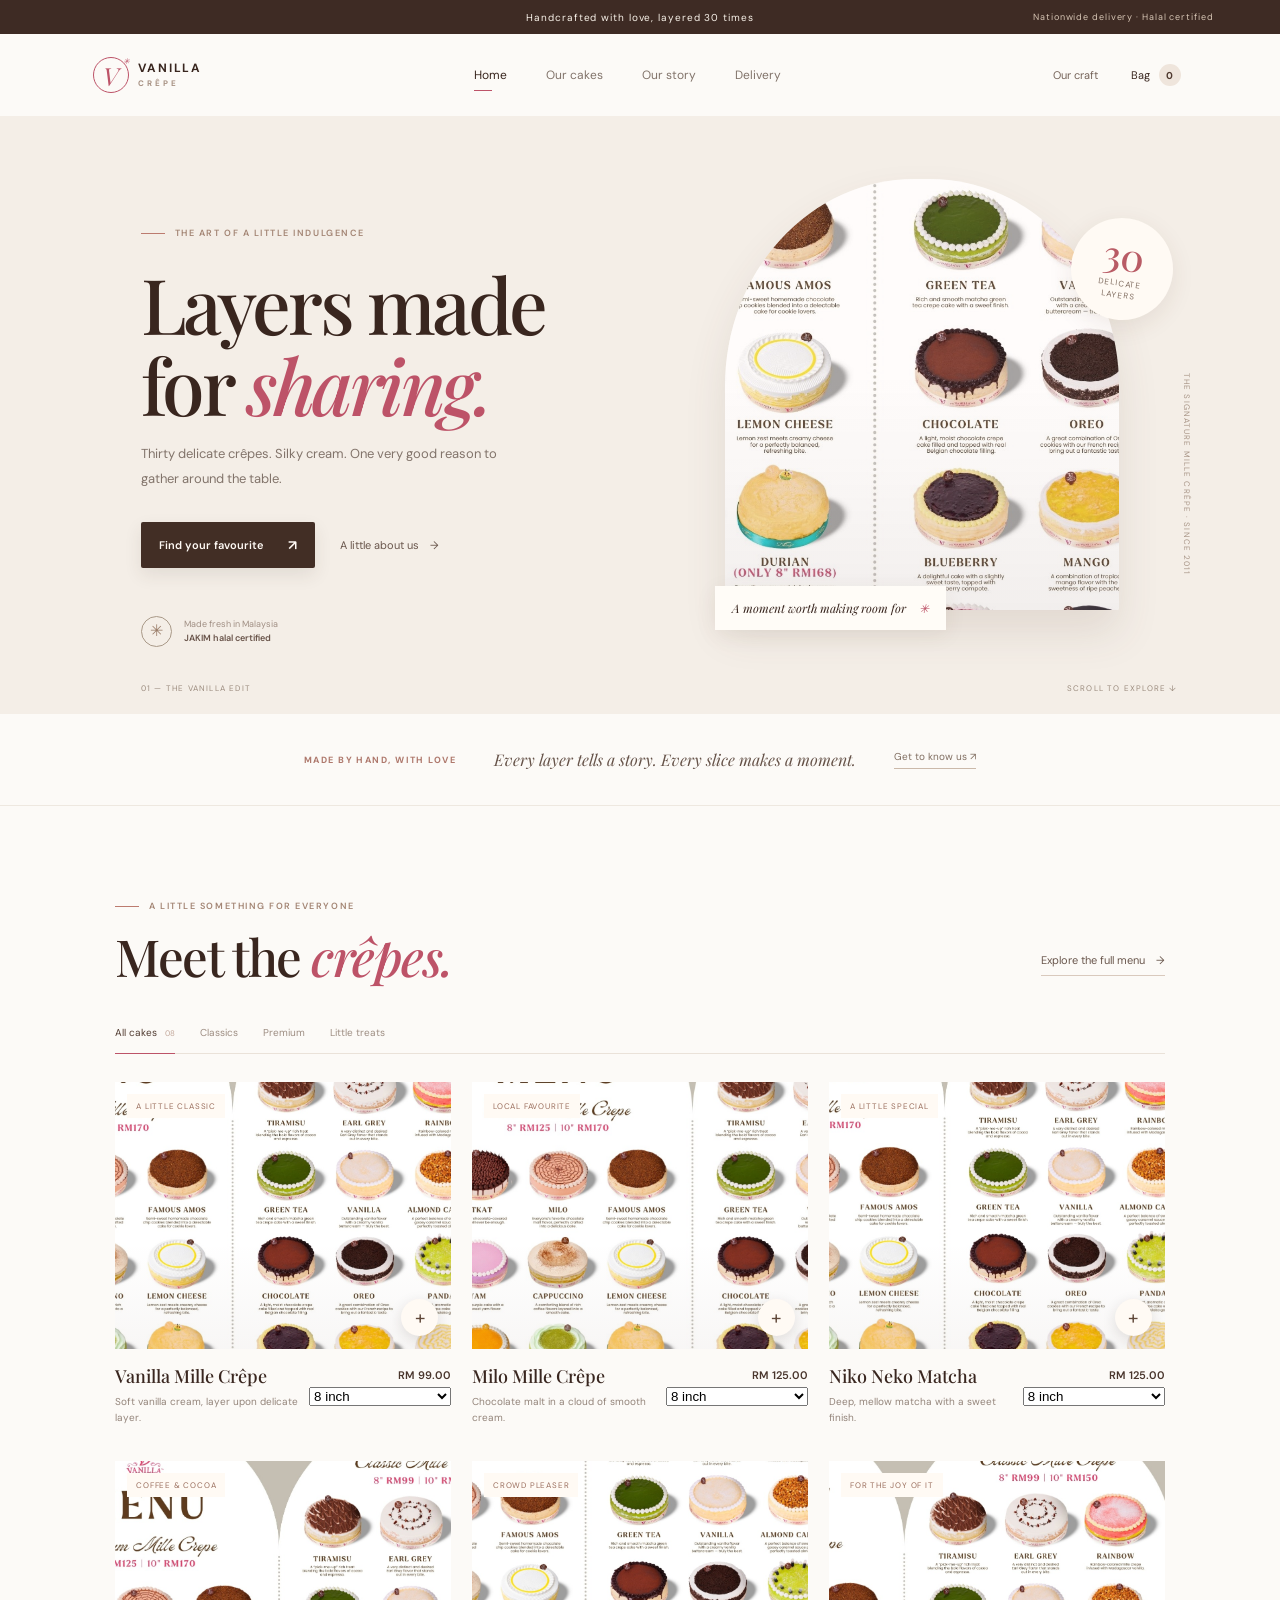
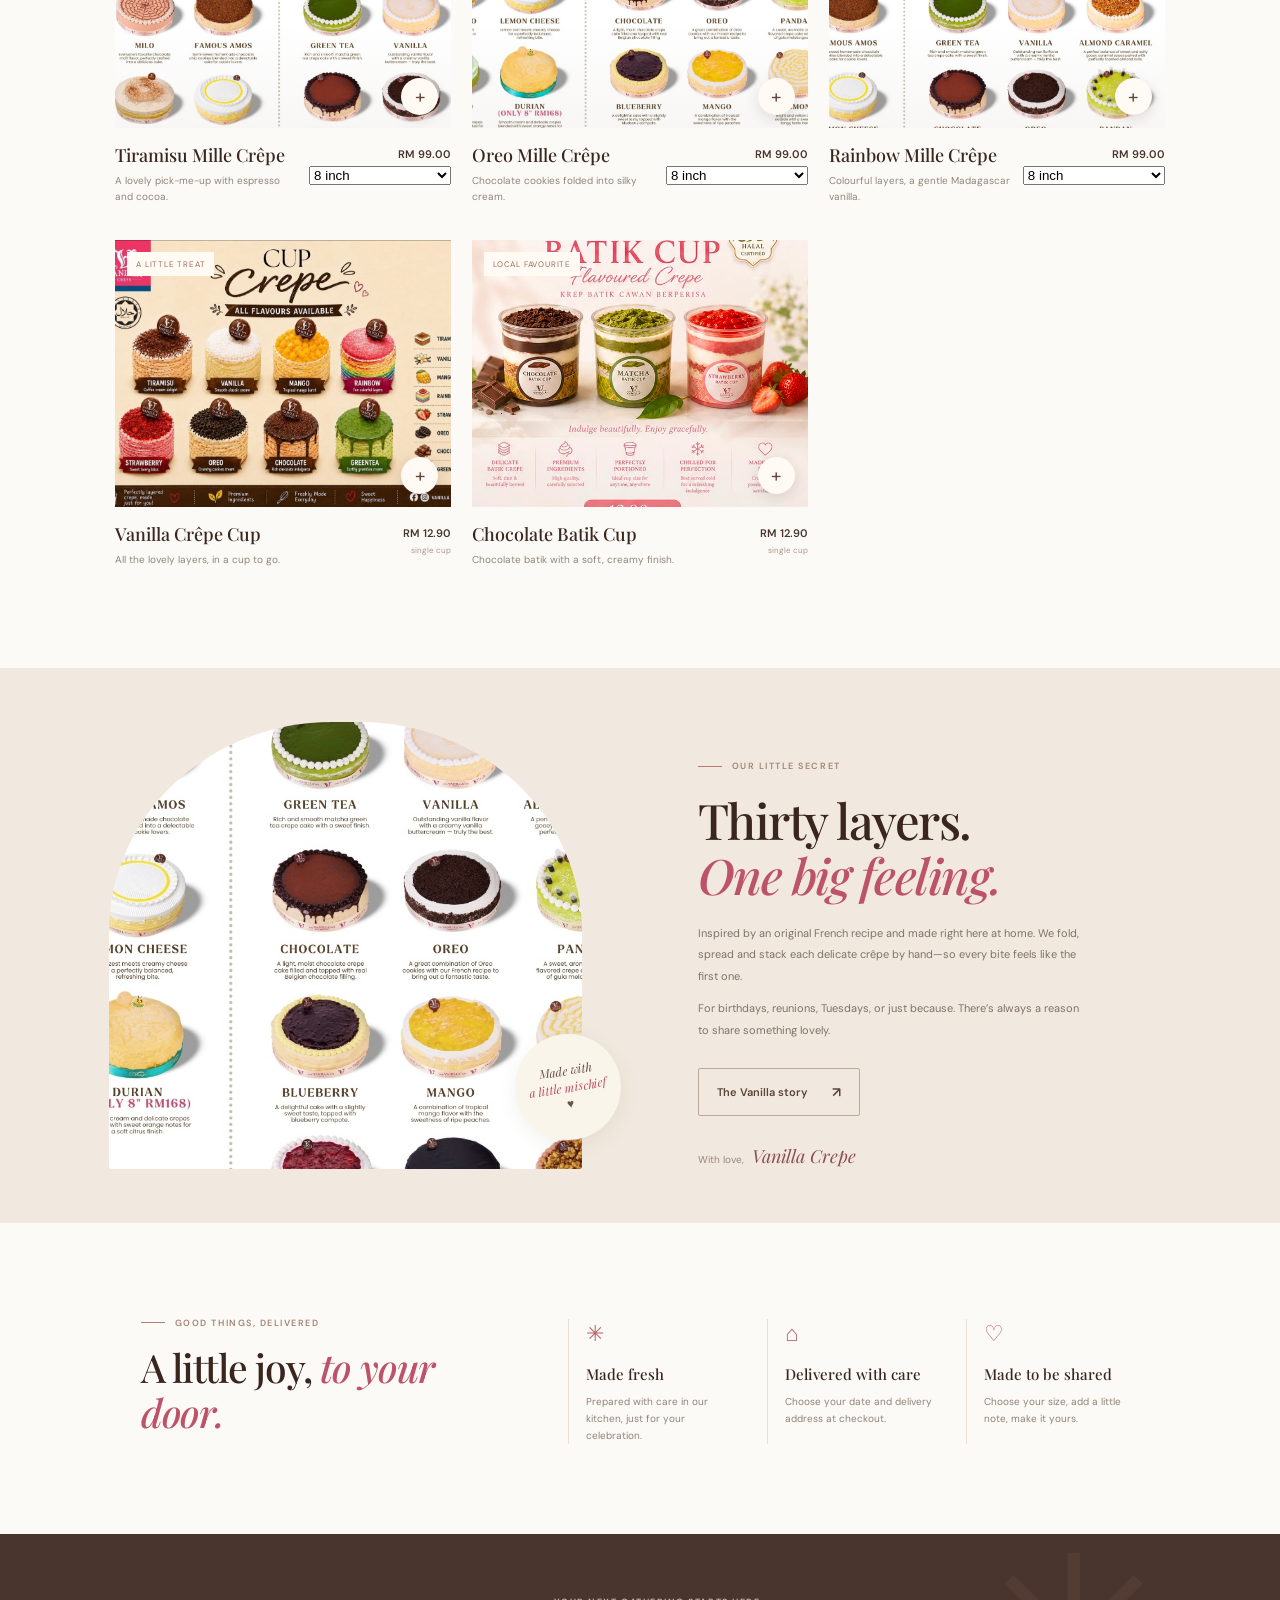
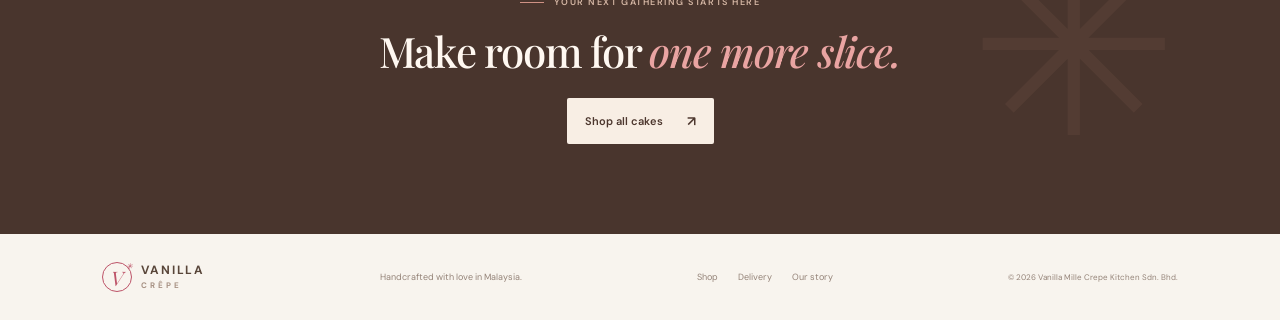
==== index.html @ 393cc92c "Add Vanilla Crepe ecommerce revamp" ====
<!doctype html>
<html lang="en">
<head>
  <meta charset="utf-8"><meta name="viewport" content="width=device-width,initial-scale=1">
  <meta name="theme-color" content="#faf7f2"><meta name="description" content="Handcrafted mille crepe cakes from Vanilla Crepe. Made for your sweetest moments.">
  <title>Vanilla Crepe — Layers made for sharing</title>
  <link rel="preconnect" href="https://fonts.googleapis.com"><link rel="preconnect" href="https://fonts.gstatic.com" crossorigin>
  <link href="https://fonts.googleapis.com/css2?family=DM+Sans:wght@400;500;600;700&family=Playfair+Display:ital,wght@0,500;0,600;0,700;1,500;1,600&display=swap" rel="stylesheet">
  <link rel="stylesheet" href="styles.css">
</head>
<body>
  <div class="announcement"><span>Handcrafted with love, layered 30 times</span><span class="announce-right">Nationwide delivery · Halal certified</span></div>
  <header class="header"><a class="brand" href="#home" aria-label="Vanilla Crepe home"><span class="brand-mark">V</span><span class="brand-name">VANILLA <small>CRÊPE</small></span></a>
    <button class="menu-toggle" aria-label="Open menu">☰</button>
    <nav class="nav"><a class="active" href="#home">Home</a><a href="#cakes">Our cakes</a><a href="#story">Our story</a><a href="#delivery">Delivery</a></nav>
    <div class="head-actions"><a class="account" href="#story">Our craft</a><button class="bag-button" aria-label="Open shopping bag"><span>Bag</span><b id="bag-count">0</b></button></div>
  </header>
  <main id="home">
    <section class="hero">
      <div class="hero-copy"><div class="kicker"><span class="kicker-line"></span> THE ART OF A LITTLE INDULGENCE</div><h1>Layers made<br>for <em>sharing.</em></h1><p>Thirty delicate crêpes. Silky cream. One very good reason to gather around the table.</p><div class="hero-buttons"><a class="button button-dark" href="#cakes">Find your favourite <span>↗</span></a><a class="text-link" href="#story">A little about us <span>→</span></a></div><div class="hero-note"><span class="halal-stamp">✳</span><span>Made fresh in Malaysia<br><b>JAKIM halal certified</b></span></div></div>
      <div class="hero-visual"><div class="hero-photo"></div><div class="hero-badge"><span>30</span><small>delicate<br>layers</small></div><div class="hero-caption">A moment worth making room for <span>✳</span></div><div class="hero-side-note">THE SIGNATURE MILLE CRÊPE · SINCE 2011</div></div>
      <div class="hero-bottom"><span>01 — THE VANILLA EDIT</span><span>SCROLL TO EXPLORE ↓</span></div>
    </section>
    <section class="intro-strip"><p>MADE BY HAND, WITH LOVE</p><span>Every layer tells a story. Every slice makes a moment.</span><a href="#story">Get to know us ↗</a></section>
    <section class="shop-section" id="cakes"><div class="section-top"><div><div class="kicker"><span class="kicker-line"></span> A LITTLE SOMETHING FOR EVERYONE</div><h2>Meet the <em>crêpes.</em></h2></div><a class="text-link desktop-link" href="#cakes">Explore the full menu <span>→</span></a></div>
      <div class="filters" role="tablist"><button class="filter active" data-filter="all">All cakes <span>08</span></button><button class="filter" data-filter="classic">Classics</button><button class="filter" data-filter="premium">Premium</button><button class="filter" data-filter="little">Little treats</button></div>
      <div class="products" id="product-grid"></div><div class="mobile-menu-link"><a class="text-link" href="#cakes">Explore the full menu →</a></div>
    </section>
    <section class="story-section" id="story"><div class="story-image"><div class="story-image-inner"></div><span class="story-sticker">Made with<br><em>a little mischief</em> ♥</span></div><div class="story-copy"><div class="kicker"><span class="kicker-line"></span> OUR LITTLE SECRET</div><h2>Thirty layers.<br><em>One big feeling.</em></h2><p>Inspired by an original French recipe and made right here at home. We fold, spread and stack each delicate crêpe by hand—so every bite feels like the first one.</p><p>For birthdays, reunions, Tuesdays, or just because. There’s always a reason to share something lovely.</p><a class="button button-outline" href="#delivery">The Vanilla story <span>↗</span></a><div class="story-sign">With love, <span>Vanilla Crepe</span></div></div></section>
    <section class="promise" id="delivery"><div class="promise-heading"><div class="kicker"><span class="kicker-line"></span> GOOD THINGS, DELIVERED</div><h2>A little joy, <em>to your door.</em></h2></div><div class="promise-grid"><article><span class="promise-icon">✳</span><b>Made fresh</b><p>Prepared with care in our kitchen, just for your celebration.</p></article><article><span class="promise-icon">⌂</span><b>Delivered with care</b><p>Choose your date and delivery address at checkout.</p></article><article><span class="promise-icon">♡</span><b>Made to be shared</b><p>Choose your size, add a little note, make it yours.</p></article></div></section>
    <section class="closing"><div class="kicker"><span class="kicker-line"></span> YOUR NEXT GATHERING STARTS HERE</div><h2>Make room for <em>one more slice.</em></h2><a class="button button-light" href="#cakes">Shop all cakes <span>↗</span></a><span class="closing-flower">✳</span></section>
  </main>
  <footer><a class="brand footer-brand" href="#home"><span class="brand-mark">V</span><span class="brand-name">VANILLA <small>CRÊPE</small></span></a><span>Handcrafted with love in Malaysia.</span><nav><a href="#cakes">Shop</a><a href="#delivery">Delivery</a><a href="#story">Our story</a></nav><small>© 2026 Vanilla Mille Crepe Kitchen Sdn. Bhd.</small></footer>
  <div class="scrim" id="scrim"></div><aside class="cart-drawer" id="cart-drawer" aria-label="Shopping bag"><div class="drawer-head"><div><span class="kicker">YOUR LITTLE BOX OF JOY</span><h2>Your bag <em id="drawer-count">(0)</em></h2></div><button class="close-drawer" aria-label="Close bag">×</button></div><div class="cart-items" id="cart-items"></div><div class="cart-footer"><div class="subtotal"><span>Subtotal</span><b id="subtotal">RM 0.00</b></div><small>Delivery is calculated at checkout.</small><button class="button button-dark checkout-button" id="checkout-button">Continue to checkout <span>→</span></button><div class="secure-note">♡ &nbsp; Thoughtful treats, safely checked out</div></div></aside>
  <div class="checkout-modal" id="checkout-modal" aria-hidden="true"><div class="checkout-panel"><button class="checkout-close" aria-label="Close checkout">×</button><div id="checkout-content"></div></div></div>
  <div class="toast" id="toast"></div>
  <script src="app.js"></script>
</body>
</html>
---- styles.css ----
:root{--ink:#39261f;--brown:#624638;--rose:#bd5368;--pale:#f8f4ee;--cream:#fcfaf7;--muted:#93847b;--line:#eae2d9;--serif:'Playfair Display',Georgia,serif;--sans:'DM Sans',Arial,sans-serif}*{box-sizing:border-box}html{scroll-behavior:smooth}body{margin:0;background:var(--cream);color:var(--ink);font-family:var(--sans);font-size:14px}a{color:inherit;text-decoration:none}button{font:inherit;color:inherit;cursor:pointer}.announcement{height:34px;background:#3e2b24;color:#faf4eb;display:flex;align-items:center;justify-content:center;position:relative;font-size:10px;letter-spacing:.09em}.announce-right{position:absolute;right:5.2%;font-size:9px;color:#d7c6b5}.header{height:82px;padding:0 7.3%;display:flex;align-items:center;justify-content:space-between;background:var(--cream);position:relative;z-index:4}.brand{display:flex;gap:9px;align-items:center}.brand-mark{width:36px;height:36px;border:1px solid #bd5368;color:#bd5368;border-radius:50%;display:grid;place-items:center;font:italic 25px var(--serif);position:relative}.brand-mark:after{content:'✳';position:absolute;font-size:8px;right:-2px;top:-3px;color:#bd5368}.brand-name{font-size:12px;font-weight:700;letter-spacing:.15em;line-height:1.1}.brand-name small{display:block;font-size:8px;letter-spacing:.35em;color:#a79183;margin-top:4px}.nav{display:flex;gap:39px;font-size:12px;color:#81736a}.nav a{padding:9px 0;position:relative}.nav a.active,.nav a:hover{color:var(--ink)}.nav a.active:after{content:'';position:absolute;bottom:1px;left:0;width:18px;height:1px;background:var(--rose)}.head-actions{display:flex;align-items:center;gap:27px}.account{font-size:11px;color:#756359}.bag-button{border:0;background:none;display:flex;align-items:center;gap:9px;font-size:11px}.bag-button b{width:22px;height:22px;border-radius:50%;display:grid;place-items:center;background:#efe5dc;color:#503a30;font-size:10px}.menu-toggle{display:none;border:0;background:none;font-size:21px}.hero{min-height:598px;background:#f4eee7;display:grid;grid-template-columns:1fr 1fr;position:relative;padding:38px 8% 64px 11%;overflow:hidden}.hero-copy{padding-top:73px;position:relative;z-index:1}.kicker{font-size:9px;letter-spacing:.17em;font-weight:600;color:#a38574;display:flex;align-items:center;gap:10px}.kicker-line{height:1px;width:24px;background:#bc7b6f;display:inline-block}.hero h1{font:500 clamp(54px,6vw,82px)/1.05 var(--serif);letter-spacing:-.045em;margin:24px 0 18px}.hero h1 em,.section-top h2 em,.story-copy h2 em,.promise h2 em,.closing h2 em{font-weight:500;color:var(--rose)}.hero-copy>p{color:#82746b;font-size:13px;line-height:1.9;max-width:356px;margin:0}.hero-buttons{display:flex;align-items:center;gap:25px;margin-top:30px}.button{display:inline-flex;align-items:center;justify-content:space-between;gap:24px;padding:14px 18px;border-radius:2px;font-size:11px;font-weight:600;border:0}.button span{font-size:14px}.button-dark{background:#422e25;color:#fffaf5;box-shadow:0 7px 18px #422e2519;transition:.2s}.button-dark:hover{background:#664536;transform:translateY(-1px)}.text-link{font-size:11px;color:#69564c}.text-link span{margin-left:8px}.hero-note{display:flex;align-items:center;gap:12px;margin-top:48px;color:#a08f84;font-size:9px;line-height:1.6}.hero-note b{font-weight:600;color:#685349}.halal-stamp{border:1px solid #a99988;width:31px;height:31px;display:grid;place-items:center;border-radius:50%;font-size:16px;color:#997c68}.hero-visual{position:relative;min-height:490px;margin-left:5%}.hero-photo{position:absolute;left:8%;top:5%;width:80%;height:87%;background:linear-gradient(0deg,#48332b12,#48332b00 55%),url('assets/menu.jpeg') 60% 61%/220% auto no-repeat;border-radius:48% 48% 2px 2px;filter:saturate(.84);box-shadow:0 23px 40px #694a3820}.hero-photo:after{content:'';position:absolute;inset:0;background:#f6d9cb16;border-radius:inherit}.hero-badge{position:absolute;right:1%;top:13%;width:102px;height:102px;background:#fffaf4;border-radius:50%;display:flex;flex-direction:column;justify-content:center;align-items:center;transform:rotate(8deg);box-shadow:0 7px 24px #55351e18}.hero-badge span{font:500 38px var(--serif);line-height:.94;color:#b95b65}.hero-badge small{font-size:8px;text-transform:uppercase;text-align:center;letter-spacing:.12em;color:#806d60;line-height:1.5;margin-top:5px}.hero-caption{position:absolute;bottom:4%;left:6%;background:#fffcf7;padding:14px 17px;font:italic 12px var(--serif);box-shadow:0 5px 22px #53371d12}.hero-caption span{color:var(--rose);padding-left:10px}.hero-side-note{position:absolute;right:-3%;bottom:15%;writing-mode:vertical-rl;letter-spacing:.14em;font-size:8px;color:#a89587}.hero-bottom{position:absolute;bottom:21px;left:11%;right:8%;display:flex;justify-content:space-between;color:#9b8b7e;font-size:8px;letter-spacing:.15em}.intro-strip{min-height:92px;display:flex;align-items:center;justify-content:center;gap:38px;background:#fcfaf7;border-bottom:1px solid #eee8e0}.intro-strip p{font-size:9px;letter-spacing:.16em;color:#ae786c;font-weight:700}.intro-strip span{font:italic 16px var(--serif);color:#665349}.intro-strip a{font-size:10px;color:#806e61;border-bottom:1px solid #cbb9aa;padding-bottom:5px}.shop-section{padding:94px 9% 100px;background:#fcfaf7}.section-top{display:flex;align-items:end;justify-content:space-between}.section-top h2,.promise h2,.closing h2{font:500 clamp(37px,4vw,51px)/1.1 var(--serif);letter-spacing:-.03em;margin:16px 0 0}.desktop-link{margin-bottom:8px;border-bottom:1px solid #d9c9bd;padding-bottom:8px}.filters{display:flex;align-items:center;gap:25px;border-bottom:1px solid var(--line);margin-top:42px;margin-bottom:28px}.filter{background:none;border:0;padding:0 0 14px;color:#9d8d82;font-size:10px;position:relative}.filter span{font-size:8px;padding-left:5px;color:#c3a89b}.filter.active{color:#503b31}.filter.active:after{content:'';height:1px;position:absolute;bottom:-1px;left:0;right:0;background:var(--rose)}.products{display:grid;grid-template-columns:repeat(3,1fr);gap:35px 21px}.product-card{position:relative;min-width:0}.product-image{height:267px;background-color:#f1e9df;position:relative;overflow:hidden;display:grid;place-items:center}.product-photo{position:absolute;inset:0;background-image:url('assets/menu.jpeg');background-repeat:no-repeat;background-size:160% auto;transition:transform .5s}.product-card:hover .product-photo{transform:scale(1.035)}.product-photo:after{content:'';position:absolute;inset:0;background:linear-gradient(0deg,#5b3a260b,transparent 40%)}.product-image.p-vanilla .product-photo{background-position:75% 38%}.product-image.p-milo .product-photo{background-position:24% 38%}.product-image.p-matcha .product-photo{background-position:76% 39%}.product-image.p-tiramisu .product-photo{background-position:52% 17%}.product-image.p-oreo .product-photo{background-position:77% 58%}.product-image.p-rainbow .product-photo{background-position:96% 18%}.product-image.p-cup .product-photo{background-image:url('assets/cups.jpeg');background-size:cover;background-position:center}.product-image.p-batik .product-photo{background-image:url('assets/batik-cups.jpeg');background-size:cover;background-position:center}.product-badge{position:absolute;top:12px;left:12px;background:#fffaf4;padding:7px 9px;text-transform:uppercase;font-size:8px;letter-spacing:.1em;color:#9b6f5e;z-index:1}.quick-add{position:absolute;bottom:13px;right:13px;width:37px;height:37px;border:0;border-radius:50%;background:#fffaf4;color:#604839;font-size:19px;box-shadow:0 4px 14px #33221920;transition:.2s;z-index:2}.quick-add:hover{background:#4c342a;color:white}.product-info{display:flex;align-items:start;justify-content:space-between;padding-top:15px;gap:8px}.product-info h3{font:500 18px var(--serif);margin:0 0 6px}.product-info p{font-size:10px;color:#93847a;margin:0;line-height:1.6}.product-price{text-align:right;white-space:nowrap;font-size:11px;color:#49352c;font-weight:600;padding-top:4px}.product-price small{display:block;color:#aa9689;font-size:8px;font-weight:400;margin-top:5px}.mobile-menu-link{display:none}.story-section{background:#f1e9df;display:grid;grid-template-columns:1fr 1fr;min-height:530px}.story-image{min-height:500px;position:relative;padding:54px 9% 54px 17%}.story-image-inner{width:100%;height:100%;min-height:390px;background:url('assets/menu.jpeg') 77% 67%/190% auto no-repeat;filter:saturate(.8);border-radius:47% 47% 3px 3px}.story-sticker{position:absolute;bottom:15%;right:3%;background:#faf5eb;width:106px;height:106px;border-radius:50%;display:grid;place-content:center;text-align:center;font:italic 12px/1.4 var(--serif);color:#6c5145;transform:rotate(-9deg);box-shadow:0 6px 20px #634b3615}.story-sticker em{color:var(--rose)}.story-copy{padding:92px 14% 55px 9%;align-self:center}.story-copy h2{font:500 clamp(37px,4vw,49px)/1.13 var(--serif);letter-spacing:-.03em;margin:20px 0}.story-copy p{font-size:11px;color:#807267;line-height:1.95;max-width:390px}.button-outline{border:1px solid #bca99b;background:transparent;margin-top:16px;color:#5b4337}.button-outline:hover{background:#fffaf5}.story-sign{margin-top:28px;color:#98867a;font-size:10px}.story-sign span{font:italic 18px var(--serif);color:#8c4d51;margin-left:5px}.promise{padding:84px 11% 90px;display:grid;grid-template-columns:.9fr 1.4fr;align-items:center;gap:6%}.promise h2{font-size:39px;line-height:1.15}.promise-grid{display:grid;grid-template-columns:repeat(3,1fr);gap:26px;padding-top:12px}.promise-grid article{border-left:1px solid #e8dfd6;padding:0 0 0 17px}.promise-icon{display:block;color:#b8666e;font-size:22px;margin-bottom:16px}.promise-grid b{font:500 15px var(--serif)}.promise-grid p{font-size:10px;line-height:1.7;color:#918176;margin:9px 0 0}.closing{min-height:300px;background:#49352d;color:#fff8f1;text-align:center;position:relative;padding:62px 20px 65px;overflow:hidden}.closing .kicker{color:#d3b5a3;justify-content:center}.closing .kicker-line{background:#cf9184}.closing h2{font-size:42px;margin:20px 0 24px;position:relative;z-index:1}.closing h2 em{color:#e9a4a2}.button-light{background:#f8eee4;color:#4d372e;position:relative;z-index:1}.button-light:hover{background:white}.closing-flower{position:absolute;color:#79584a;font-size:250px;right:8%;top:-47px;opacity:.22}footer{padding:28px 8%;display:flex;align-items:center;justify-content:space-between;background:#f8f4ee;color:#948378;font-size:9px}footer nav{display:flex;gap:20px}footer .brand-name{color:#59463a}footer .brand-mark{width:30px;height:30px;font-size:20px}footer small{font-size:8px}.scrim{position:fixed;inset:0;background:#2b201b80;z-index:9;opacity:0;pointer-events:none;transition:.25s}.scrim.show{opacity:1;pointer-events:auto}.cart-drawer{position:fixed;z-index:10;right:0;top:0;height:100%;width:min(420px,100%);background:#fcfaf7;transform:translateX(102%);transition:transform .3s;display:flex;flex-direction:column;padding:29px 28px}.cart-drawer.open{transform:translateX(0)}.drawer-head{display:flex;justify-content:space-between;align-items:center;border-bottom:1px solid var(--line);padding-bottom:20px}.drawer-head .kicker{font-size:8px}.drawer-head h2{font:500 27px var(--serif);margin:6px 0 0}.drawer-head h2 em{font-size:15px;color:#9b887b;font-style:normal}.close-drawer,.checkout-close{background:none;border:0;font-size:27px;color:#88776c}.cart-items{overflow:auto;flex:1}.cart-empty{padding:48px 6px;text-align:center;color:#8e7d72;font:italic 16px var(--serif);line-height:1.7}.cart-empty span{display:block;font-size:30px;color:#c8867e;margin-bottom:10px}.cart-line{display:grid;grid-template-columns:76px 1fr auto;gap:13px;padding:17px 0;border-bottom:1px solid var(--line);align-items:center}.cart-thumb{height:72px;background:url('assets/menu.jpeg') 100% 24%/220% auto #f1e8df}.cart-line:nth-child(even) .cart-thumb{background-position:0% 41%}.cart-line h3{font:500 15px var(--serif);margin:0 0 4px}.cart-line small{font-size:9px;color:#948378}.cart-line .line-price{font-size:11px;font-weight:600}.quantity{display:flex;gap:11px;align-items:center;margin-top:8px}.quantity button{background:none;border:0;padding:0;color:#8c7568}.quantity span{font-size:10px}.remove-line{background:none;border:0;color:#aa9588;text-decoration:underline;font-size:8px;padding:5px 0}.cart-footer{border-top:1px solid var(--line);padding-top:18px}.subtotal{display:flex;justify-content:space-between;font-size:12px}.subtotal b{font-size:14px}.cart-footer>small{color:#98877b;display:block;font-size:9px;margin-top:6px}.checkout-button{width:100%;margin-top:18px}.secure-note{text-align:center;color:#aa998e;font-size:9px;margin-top:14px}.checkout-modal{position:fixed;inset:0;z-index:15;background:#281d187a;display:none;align-items:center;justify-content:center;padding:18px}.checkout-modal.show{display:flex}.checkout-panel{position:relative;background:#fcfaf7;width:min(820px,100%);max-height:min(91vh,850px);overflow:auto;padding:38px 45px 40px;box-shadow:0 20px 70px #24181135}.checkout-close{position:absolute;right:19px;top:13px}.checkout-title .kicker{margin-bottom:9px}.checkout-title h2{font:500 34px var(--serif);margin:0 0 8px}.checkout-title h2 em{color:var(--rose);font-weight:500}.checkout-title>p{font-size:10px;color:#8e7e72;margin:0 0 24px}.steps{display:flex;gap:8px;margin-bottom:24px}.step{font-size:9px;color:#b09e92;display:flex;align-items:center;gap:7px}.step:not(:last-child):after{content:'';width:35px;height:1px;background:#e8dfd6;margin:0 5px}.step span{width:20px;height:20px;border:1px solid #ded2c8;border-radius:50%;display:grid;place-items:center;font-size:8px}.step.active{color:#594237}.step.active span{background:#49352d;border-color:#49352d;color:white}.checkout-grid{display:grid;grid-template-columns:1.25fr .75fr;gap:30px}.checkout-form{display:grid;grid-template-columns:1fr 1fr;gap:0 12px}.form-section-title{grid-column:span 2;font:500 16px var(--serif);margin:0 0 13px}.field{margin-bottom:11px}.field.full{grid-column:span 2}.field label{display:block;color:#88786e;font-size:9px;margin-bottom:6px}.field input,.field select,.field textarea{width:100%;border:1px solid #e5dcd3;background:white;padding:11px 10px;font:10px var(--sans);color:#49372f;border-radius:0;outline:none}.field input:focus,.field select:focus,.field textarea:focus{border-color:#aa7a6b}.field textarea{resize:vertical;min-height:61px}.payment-options{display:flex;flex-direction:column;gap:8px}.payment-option{border:1px solid #e6ddd4;background:white;padding:11px;display:flex;gap:9px;align-items:center;font-size:10px}.payment-option input{accent-color:#51392e}.payment-option span{margin-left:auto;color:#a18e82;font-size:8px}.order-summary{background:#f4eee7;padding:18px;height:max-content}.order-summary h3{font:500 17px var(--serif);margin:0 0 15px}.summary-line{display:flex;justify-content:space-between;font-size:9px;color:#796a60;margin:10px 0;gap:12px}.summary-line.total{border-top:1px solid #ded3c9;padding-top:12px;font-size:11px;font-weight:700;color:#453229}.summary-products{border-bottom:1px solid #ded3c9;padding-bottom:6px}.summary-actions{margin-top:14px}.pay-button{width:100%;margin-top:14px}.fiuu-note{font-size:8px;line-height:1.6;color:#9b897e;text-align:center;margin-top:11px}.order-success{text-align:center;padding:44px 10px}.success-mark{width:54px;height:54px;border-radius:50%;background:#e7efe5;color:#638662;display:grid;place-items:center;font-size:25px;margin:0 auto 18px}.order-success h2{font:500 35px var(--serif);margin:0 0 10px}.order-success h2 em{color:var(--rose)}.order-success p{color:#8a7a6f;font-size:11px;line-height:1.7;max-width:370px;margin:0 auto 23px}.order-id{font-size:9px;color:#a18c7f;letter-spacing:.1em;margin-bottom:24px}.toast{position:fixed;bottom:24px;left:50%;transform:translate(-50%,20px);background:#49352d;color:white;padding:12px 19px;font-size:10px;z-index:30;opacity:0;transition:.25s;pointer-events:none}.toast.show{opacity:1;transform:translate(-50%,0)}
@media(max-width:900px){.header{padding:0 5%}.hero{padding-left:8%;padding-right:6%}.hero h1{font-size:68px}.hero-visual{margin-left:0}.hero-photo{width:88%}.shop-section{padding:78px 6%}.product-image{height:225px}.story-copy{padding:65px 9% 45px 6%}.story-image{padding-left:12%}.promise{padding:70px 7%;grid-template-columns:1fr;gap:30px}.promise-grid{max-width:750px}.announce-right{right:4%}}
@media(max-width:640px){.announcement{font-size:8px;height:31px}.announce-right{display:none}.header{height:68px;padding:0 5%}.menu-toggle{display:block;order:3;color:#503b31}.nav{display:none;position:absolute;top:68px;left:0;right:0;background:#fcfaf7;padding:18px 7%;box-shadow:0 12px 16px #452f2110;flex-direction:column;gap:10px}.nav.open{display:flex}.nav a{padding:8px 0}.head-actions{margin-left:auto;margin-right:18px}.account{display:none}.hero{grid-template-columns:1fr;padding:34px 7% 55px;min-height:770px}.hero-copy{padding:25px 0 0}.hero h1{font-size:63px;margin:20px 0 13px}.hero-copy>p{font-size:12px;max-width:325px}.hero-buttons{gap:15px;margin-top:23px}.button{padding:13px 14px;font-size:10px;gap:15px}.hero-note{position:absolute;top:287px;left:0;margin:0}.hero-visual{min-height:347px;margin:69px 0 0 1%}.hero-photo{left:6%;top:1%;width:77%;height:97%;background-size:250% auto;background-position:60% 61%}.hero-badge{width:78px;height:78px;right:4%;top:8%}.hero-badge span{font-size:29px}.hero-badge small{font-size:7px}.hero-caption{font-size:10px;bottom:1%;left:1%;padding:11px 12px}.hero-side-note{right:-3%;bottom:20%;font-size:7px}.hero-bottom{left:7%;right:7%;font-size:7px;bottom:16px}.intro-strip{padding:24px 7%;display:grid;grid-template-columns:1fr auto;gap:6px 16px;min-height:88px}.intro-strip p{margin:0;grid-column:1}.intro-strip span{grid-column:1;grid-row:2;font-size:14px}.intro-strip a{grid-column:2;grid-row:1/3;font-size:9px}.shop-section{padding:67px 5% 70px}.section-top{align-items:start}.section-top h2,.promise h2{font-size:39px}.desktop-link{display:none}.filters{margin-top:27px;gap:21px;overflow:auto;white-space:nowrap}.products{grid-template-columns:repeat(2,minmax(0,1fr));gap:25px 12px}.product-image{height:auto;aspect-ratio:.93}.product-info h3{font-size:15px}.product-info p{font-size:9px}.product-price{font-size:10px}.product-price small{font-size:7px}.product-badge{font-size:7px;top:8px;left:8px;padding:6px}.quick-add{width:32px;height:32px;right:8px;bottom:8px}.mobile-menu-link{display:block;text-align:center;margin-top:35px}.story-section{grid-template-columns:1fr}.story-image{min-height:370px;padding:42px 18% 20px 13%}.story-image-inner{min-height:310px}.story-sticker{right:7%;bottom:13%;width:87px;height:87px;font-size:10px}.story-copy{padding:35px 8% 52px}.story-copy h2{font-size:39px}.story-copy p{font-size:10px}.promise{padding:64px 7%}.promise-grid{grid-template-columns:1fr;gap:22px}.promise-grid article{padding-left:13px}.promise-icon{margin-bottom:6px}.promise-grid p{margin-top:5px}.closing{min-height:267px;padding:55px 12px}.closing h2{font-size:35px}.closing-flower{right:-12%;font-size:180px}footer{padding:25px 6%;display:grid;grid-template-columns:1fr 1fr;gap:20px 12px}footer>span{justify-self:end;text-align:right;font-size:8px}footer nav{grid-column:1;grid-row:2}footer small{grid-column:2;grid-row:2;text-align:right;line-height:1.5}.checkout-panel{padding:34px 20px 25px}.checkout-title h2{font-size:28px}.checkout-title>p{font-size:9px}.steps{gap:4px}.step{font-size:8px;gap:4px}.step:not(:last-child):after{width:13px;margin:0 1px}.checkout-grid{grid-template-columns:1fr;gap:18px}.checkout-form{grid-template-columns:1fr 1fr}.field.full,.form-section-title{grid-column:span 2}.order-summary{grid-row:1}.payment-options{gap:6px}.cart-drawer{padding:24px 20px}.drawer-head h2{font-size:25px}}
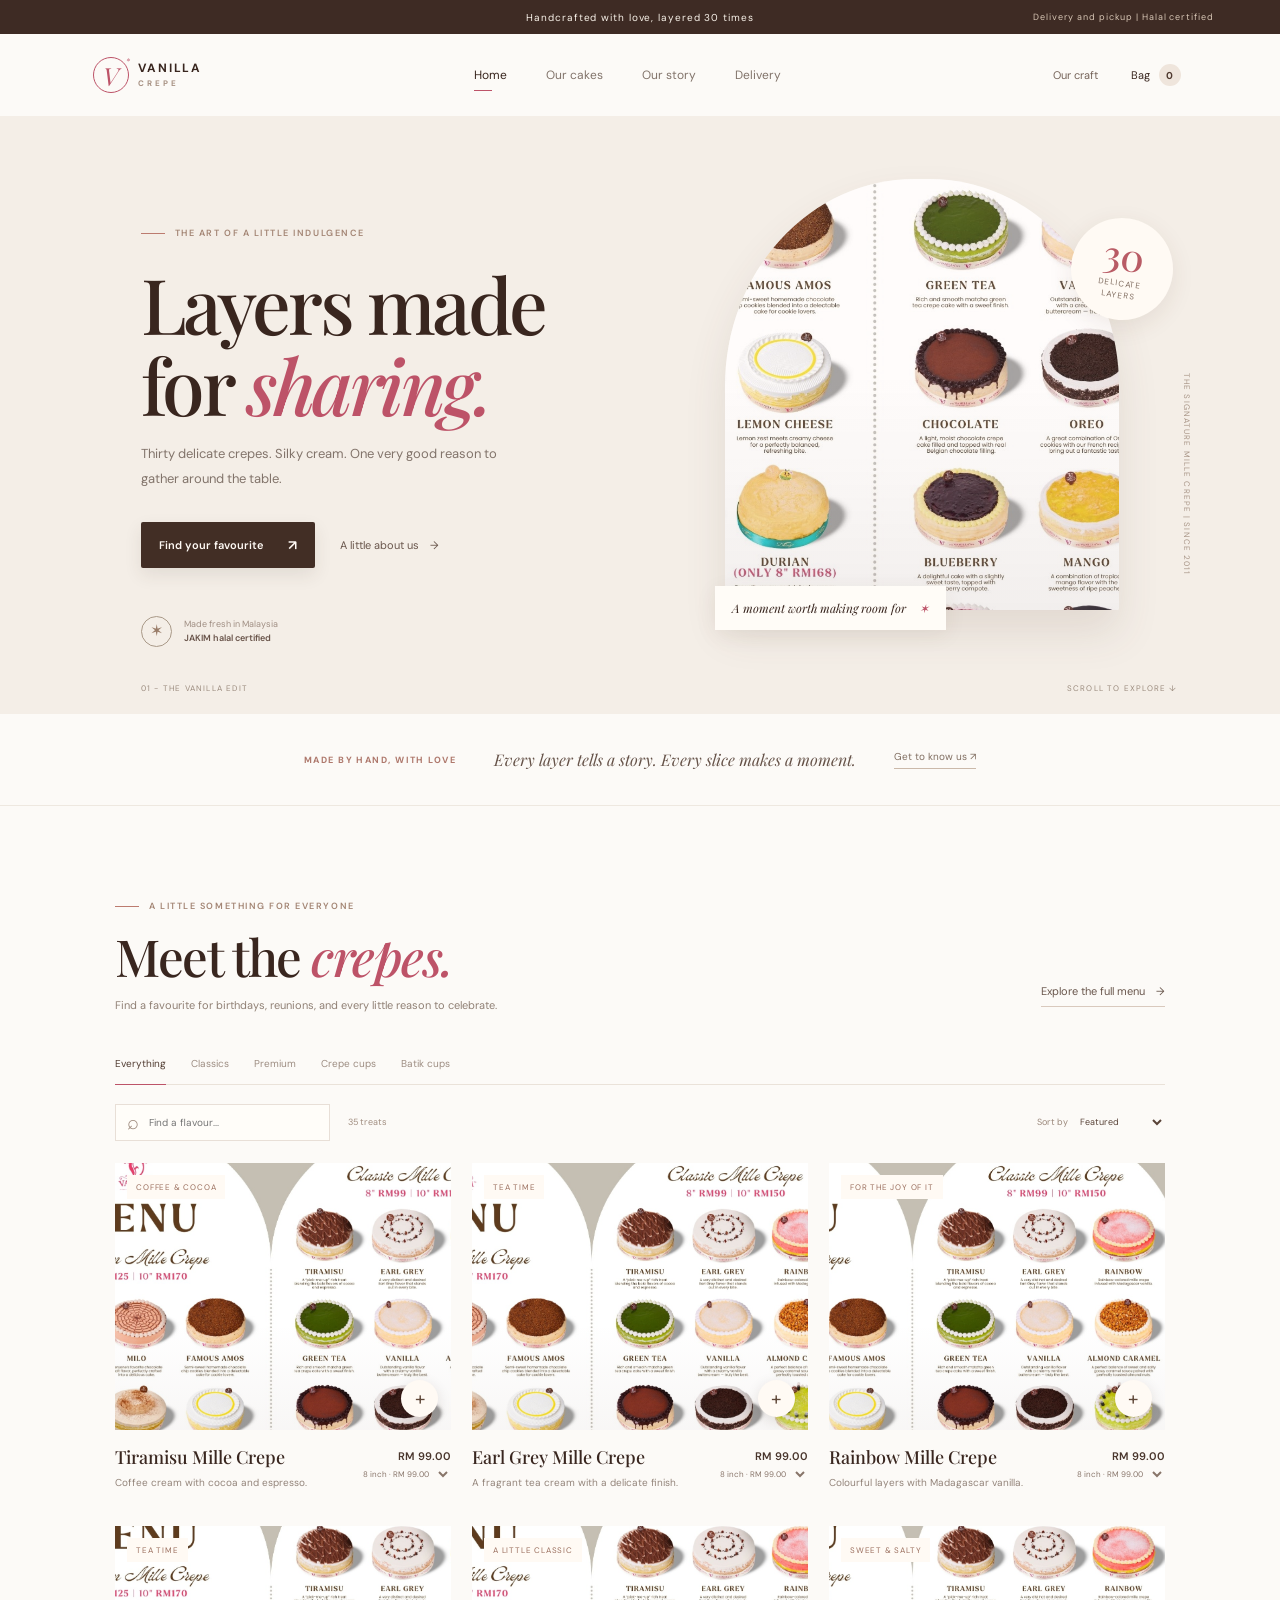
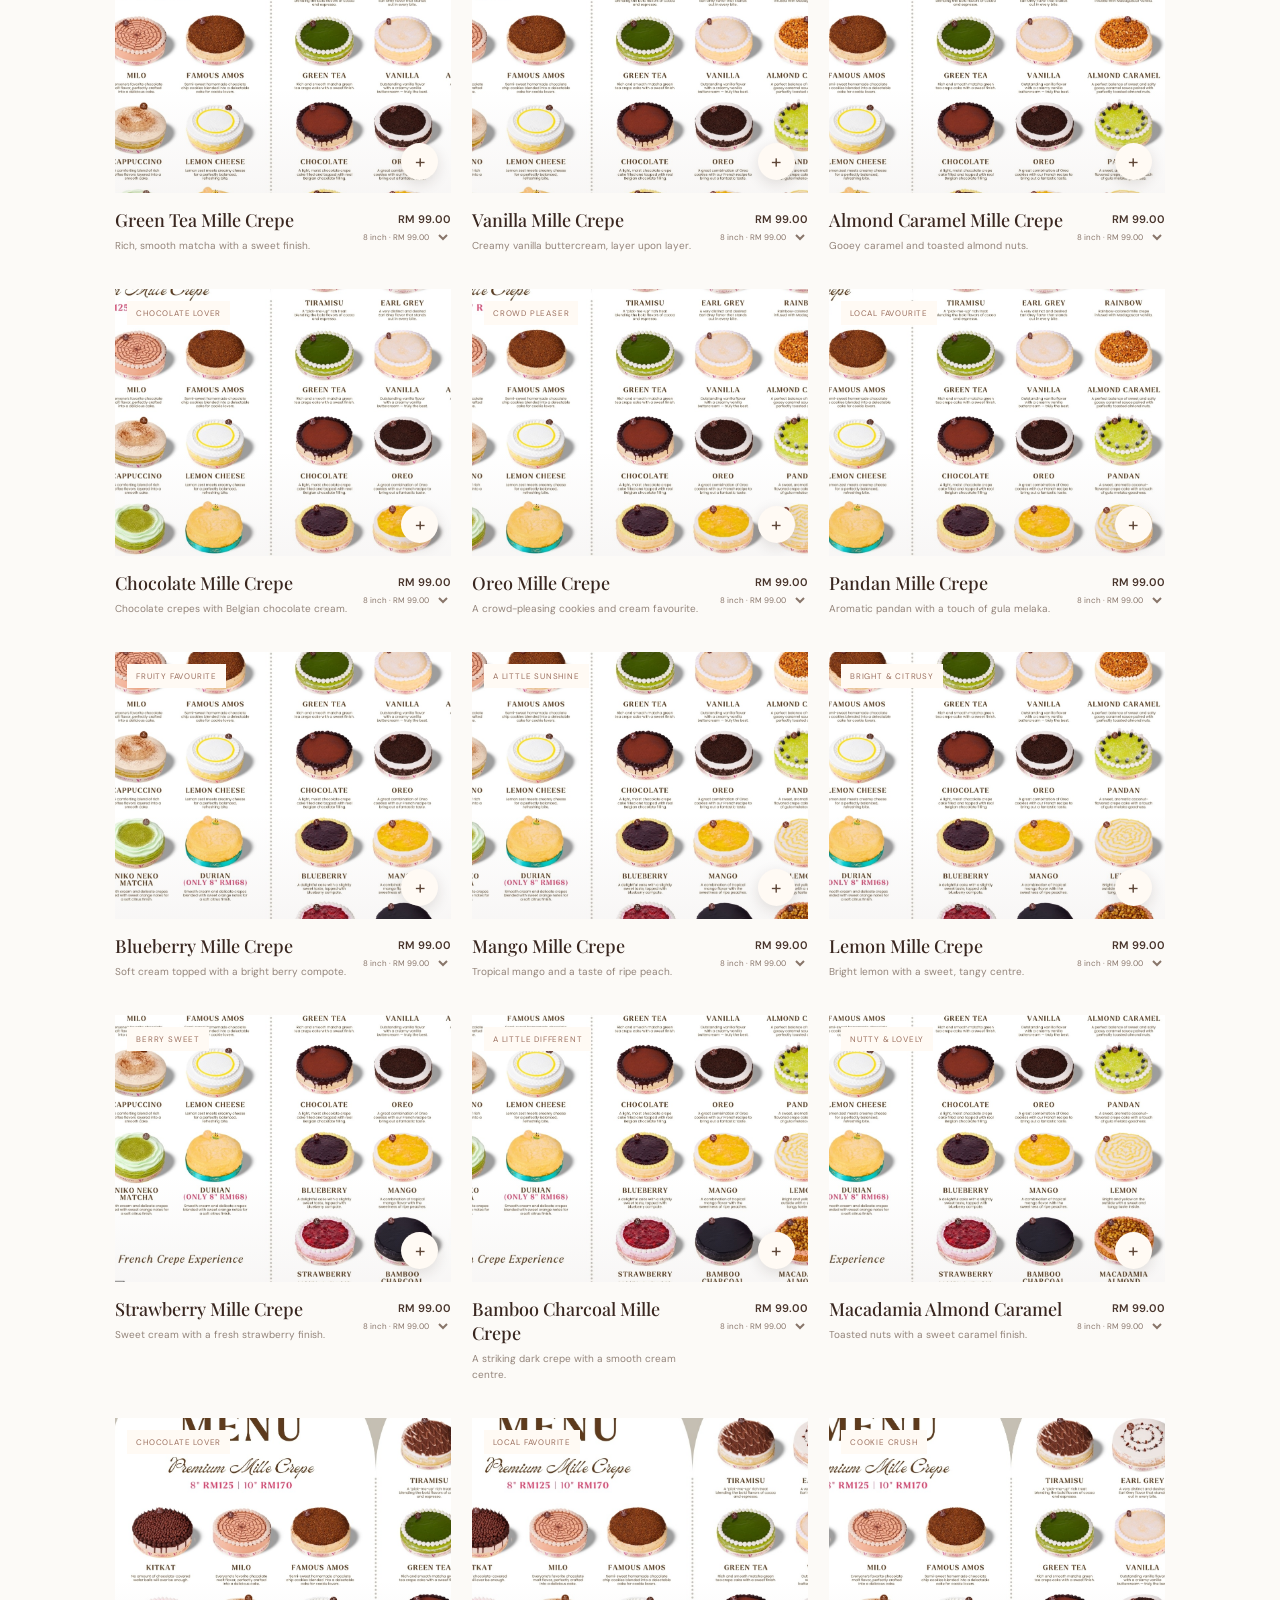
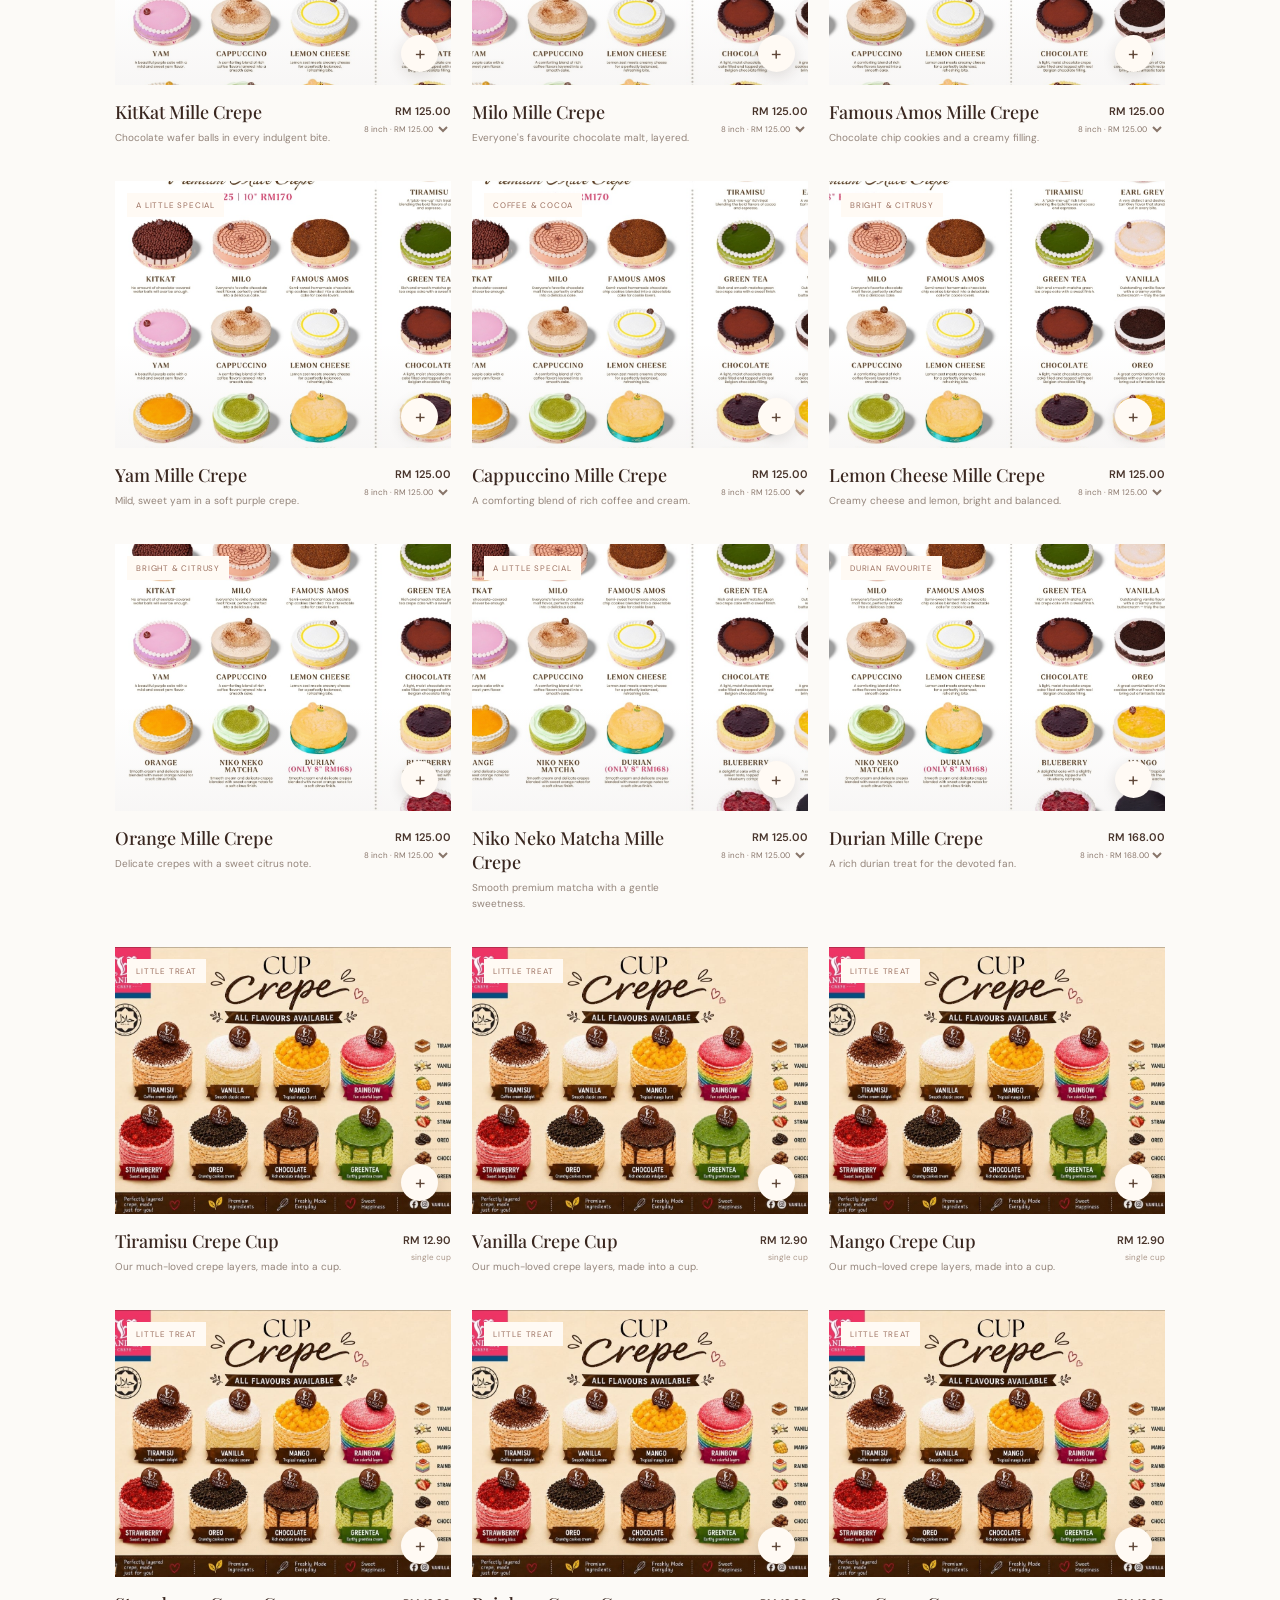
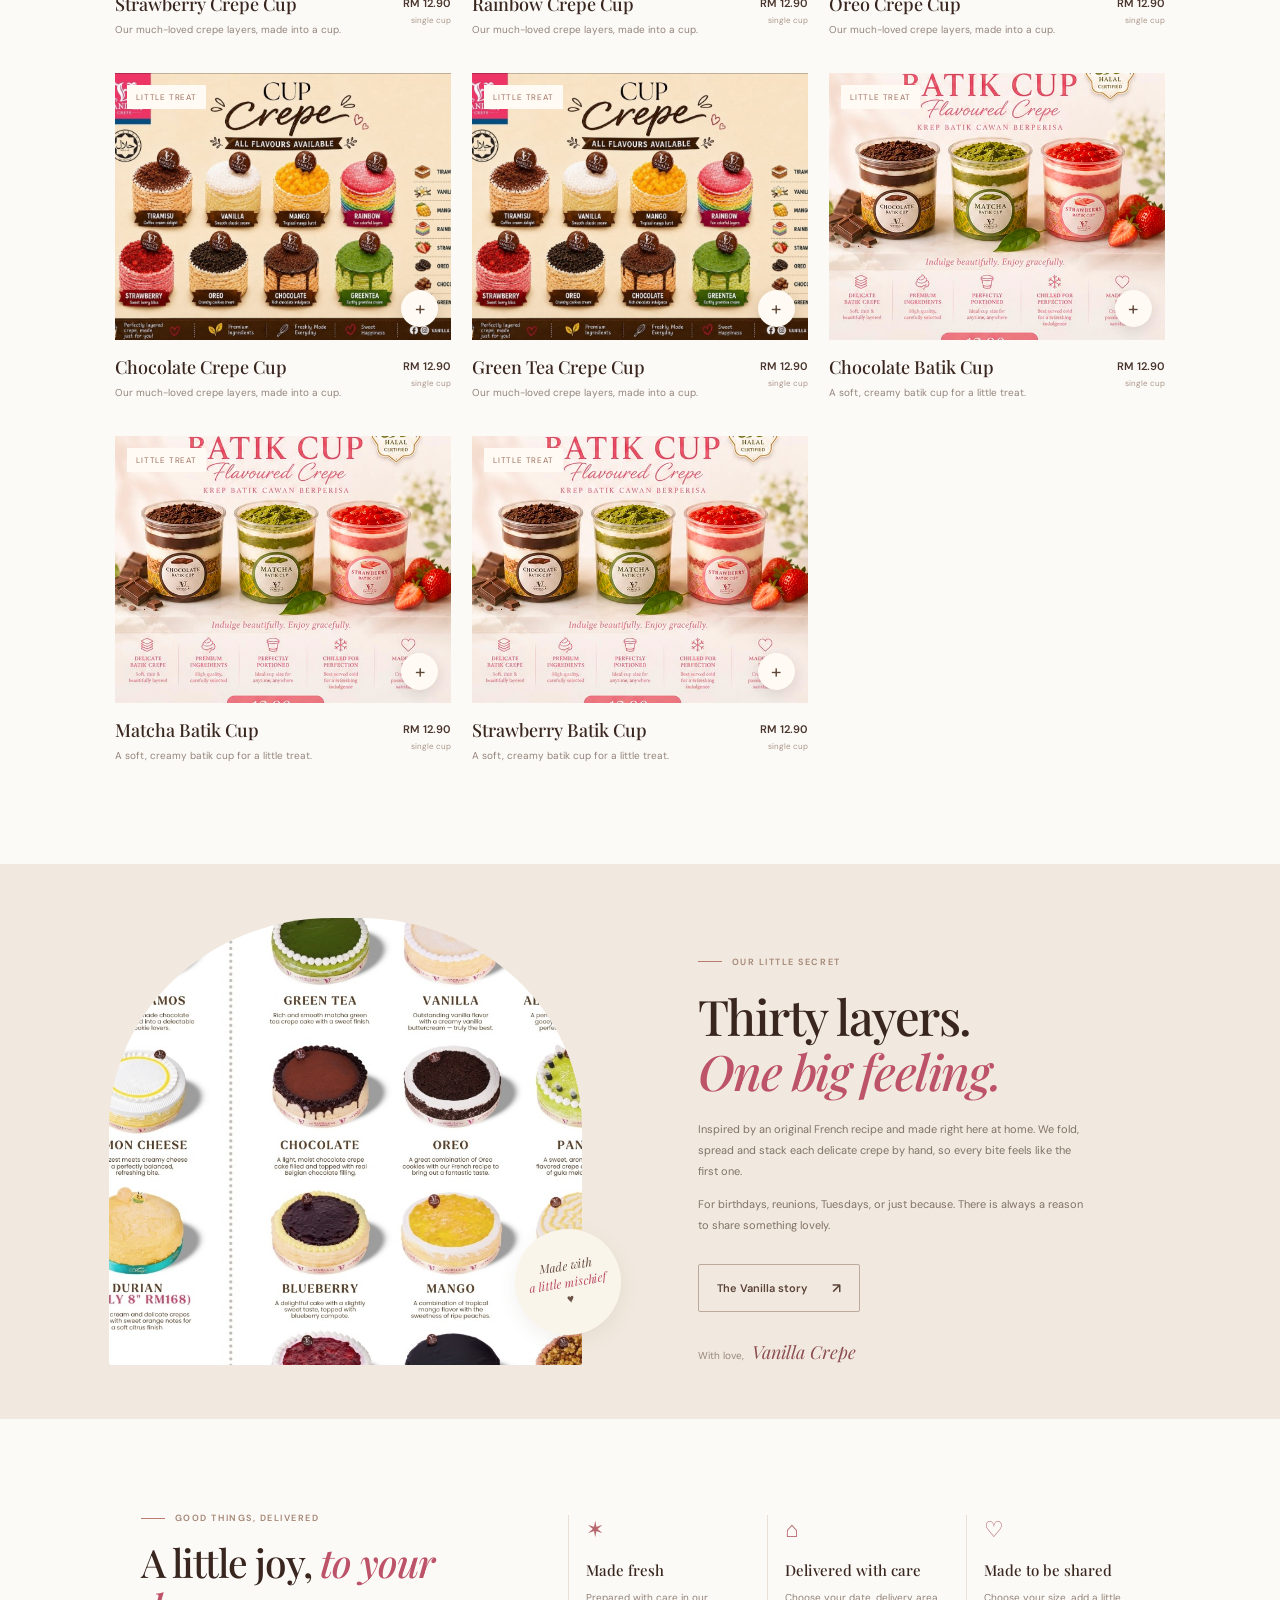
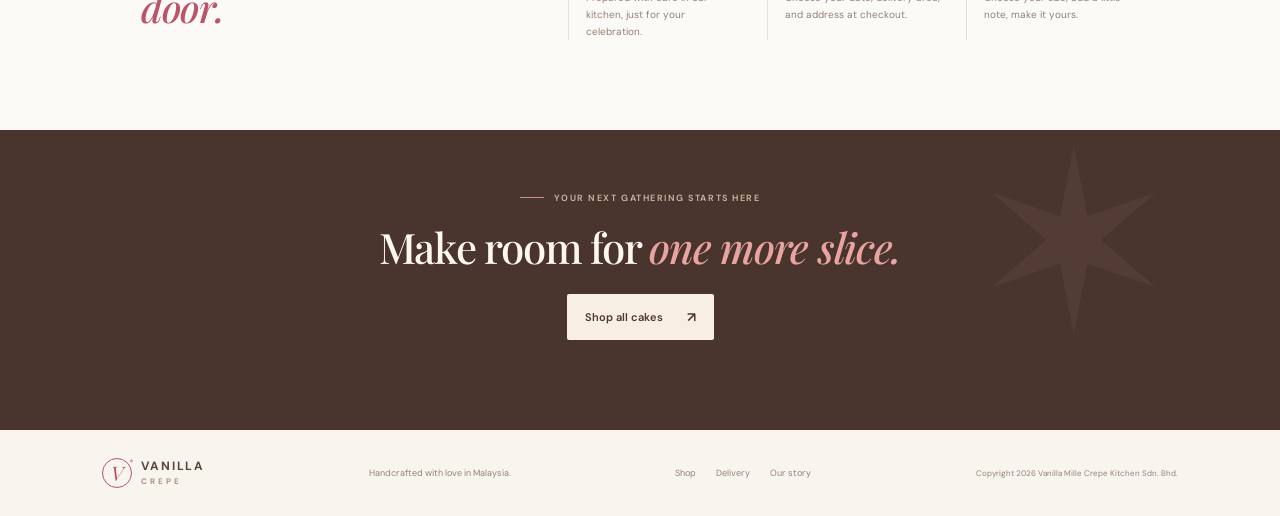
==== commit 3d21bbf1: "Expand Vanilla Crepe ecommerce storefront" ====
--- a/index.html
+++ b/index.html
@@ -3,36 +3,37 @@
 <head>
   <meta charset="utf-8"><meta name="viewport" content="width=device-width,initial-scale=1">
   <meta name="theme-color" content="#faf7f2"><meta name="description" content="Handcrafted mille crepe cakes from Vanilla Crepe. Made for your sweetest moments.">
-  <title>Vanilla Crepe — Layers made for sharing</title>
+  <title>Vanilla Crepe | Layers made for sharing</title>
   <link rel="preconnect" href="https://fonts.googleapis.com"><link rel="preconnect" href="https://fonts.gstatic.com" crossorigin>
   <link href="https://fonts.googleapis.com/css2?family=DM+Sans:wght@400;500;600;700&family=Playfair+Display:ital,wght@0,500;0,600;0,700;1,500;1,600&display=swap" rel="stylesheet">
-  <link rel="stylesheet" href="styles.css">
+  <link rel="stylesheet" href="styles.css"><link rel="stylesheet" href="commerce.css">
 </head>
 <body>
-  <div class="announcement"><span>Handcrafted with love, layered 30 times</span><span class="announce-right">Nationwide delivery · Halal certified</span></div>
-  <header class="header"><a class="brand" href="#home" aria-label="Vanilla Crepe home"><span class="brand-mark">V</span><span class="brand-name">VANILLA <small>CRÊPE</small></span></a>
-    <button class="menu-toggle" aria-label="Open menu">☰</button>
+  <div class="announcement"><span>Handcrafted with love, layered 30 times</span><span class="announce-right">Delivery and pickup | Halal certified</span></div>
+  <header class="header"><a class="brand" href="#home" aria-label="Vanilla Crepe home"><span class="brand-mark">V</span><span class="brand-name">VANILLA <small>CREPE</small></span></a>
+    <button class="menu-toggle" aria-label="Open menu">&#9776;</button>
     <nav class="nav"><a class="active" href="#home">Home</a><a href="#cakes">Our cakes</a><a href="#story">Our story</a><a href="#delivery">Delivery</a></nav>
     <div class="head-actions"><a class="account" href="#story">Our craft</a><button class="bag-button" aria-label="Open shopping bag"><span>Bag</span><b id="bag-count">0</b></button></div>
   </header>
   <main id="home">
     <section class="hero">
-      <div class="hero-copy"><div class="kicker"><span class="kicker-line"></span> THE ART OF A LITTLE INDULGENCE</div><h1>Layers made<br>for <em>sharing.</em></h1><p>Thirty delicate crêpes. Silky cream. One very good reason to gather around the table.</p><div class="hero-buttons"><a class="button button-dark" href="#cakes">Find your favourite <span>↗</span></a><a class="text-link" href="#story">A little about us <span>→</span></a></div><div class="hero-note"><span class="halal-stamp">✳</span><span>Made fresh in Malaysia<br><b>JAKIM halal certified</b></span></div></div>
-      <div class="hero-visual"><div class="hero-photo"></div><div class="hero-badge"><span>30</span><small>delicate<br>layers</small></div><div class="hero-caption">A moment worth making room for <span>✳</span></div><div class="hero-side-note">THE SIGNATURE MILLE CRÊPE · SINCE 2011</div></div>
-      <div class="hero-bottom"><span>01 — THE VANILLA EDIT</span><span>SCROLL TO EXPLORE ↓</span></div>
+      <div class="hero-copy"><div class="kicker"><span class="kicker-line"></span> THE ART OF A LITTLE INDULGENCE</div><h1>Layers made<br>for <em>sharing.</em></h1><p>Thirty delicate crepes. Silky cream. One very good reason to gather around the table.</p><div class="hero-buttons"><a class="button button-dark" href="#cakes">Find your favourite <span>&#8599;</span></a><a class="text-link" href="#story">A little about us <span>&rarr;</span></a></div><div class="hero-note"><span class="halal-stamp">&#10038;</span><span>Made fresh in Malaysia<br><b>JAKIM halal certified</b></span></div></div>
+      <div class="hero-visual"><div class="hero-photo"></div><div class="hero-badge"><span>30</span><small>delicate<br>layers</small></div><div class="hero-caption">A moment worth making room for <span>&#10038;</span></div><div class="hero-side-note">THE SIGNATURE MILLE CREPE | SINCE 2011</div></div>
+      <div class="hero-bottom"><span>01 - THE VANILLA EDIT</span><span>SCROLL TO EXPLORE &#8595;</span></div>
     </section>
-    <section class="intro-strip"><p>MADE BY HAND, WITH LOVE</p><span>Every layer tells a story. Every slice makes a moment.</span><a href="#story">Get to know us ↗</a></section>
-    <section class="shop-section" id="cakes"><div class="section-top"><div><div class="kicker"><span class="kicker-line"></span> A LITTLE SOMETHING FOR EVERYONE</div><h2>Meet the <em>crêpes.</em></h2></div><a class="text-link desktop-link" href="#cakes">Explore the full menu <span>→</span></a></div>
-      <div class="filters" role="tablist"><button class="filter active" data-filter="all">All cakes <span>08</span></button><button class="filter" data-filter="classic">Classics</button><button class="filter" data-filter="premium">Premium</button><button class="filter" data-filter="little">Little treats</button></div>
-      <div class="products" id="product-grid"></div><div class="mobile-menu-link"><a class="text-link" href="#cakes">Explore the full menu →</a></div>
+    <section class="intro-strip"><p>MADE BY HAND, WITH LOVE</p><span>Every layer tells a story. Every slice makes a moment.</span><a href="#story">Get to know us &#8599;</a></section>
+    <section class="shop-section" id="cakes"><div class="section-top"><div><div class="kicker"><span class="kicker-line"></span> A LITTLE SOMETHING FOR EVERYONE</div><h2>Meet the <em>crepes.</em></h2><p class="section-description">Find a favourite for birthdays, reunions, and every little reason to celebrate.</p></div><a class="text-link desktop-link" href="#cakes">Explore the full menu <span>&rarr;</span></a></div>
+      <div class="filters" role="tablist"><button class="filter active" data-filter="all">Everything</button><button class="filter" data-filter="classic">Classics</button><button class="filter" data-filter="premium">Premium</button><button class="filter" data-filter="cup">Crepe cups</button><button class="filter" data-filter="batik">Batik cups</button></div>
+      <div class="catalog-tools"><label class="search-box"><span aria-hidden="true">&#8981;</span><input id="catalog-search" type="search" placeholder="Find a flavour..." aria-label="Search cakes"></label><span class="catalog-count" id="catalog-count"></span><label class="sort-box">Sort by <select id="catalog-sort" aria-label="Sort cakes"><option value="featured">Featured</option><option value="price-low">Price: low to high</option><option value="price-high">Price: high to low</option></select></label></div>
+      <div class="products" id="product-grid"></div><div class="mobile-menu-link"><a class="text-link" href="#cakes">Explore the full menu &rarr;</a></div>
     </section>
-    <section class="story-section" id="story"><div class="story-image"><div class="story-image-inner"></div><span class="story-sticker">Made with<br><em>a little mischief</em> ♥</span></div><div class="story-copy"><div class="kicker"><span class="kicker-line"></span> OUR LITTLE SECRET</div><h2>Thirty layers.<br><em>One big feeling.</em></h2><p>Inspired by an original French recipe and made right here at home. We fold, spread and stack each delicate crêpe by hand—so every bite feels like the first one.</p><p>For birthdays, reunions, Tuesdays, or just because. There’s always a reason to share something lovely.</p><a class="button button-outline" href="#delivery">The Vanilla story <span>↗</span></a><div class="story-sign">With love, <span>Vanilla Crepe</span></div></div></section>
-    <section class="promise" id="delivery"><div class="promise-heading"><div class="kicker"><span class="kicker-line"></span> GOOD THINGS, DELIVERED</div><h2>A little joy, <em>to your door.</em></h2></div><div class="promise-grid"><article><span class="promise-icon">✳</span><b>Made fresh</b><p>Prepared with care in our kitchen, just for your celebration.</p></article><article><span class="promise-icon">⌂</span><b>Delivered with care</b><p>Choose your date and delivery address at checkout.</p></article><article><span class="promise-icon">♡</span><b>Made to be shared</b><p>Choose your size, add a little note, make it yours.</p></article></div></section>
-    <section class="closing"><div class="kicker"><span class="kicker-line"></span> YOUR NEXT GATHERING STARTS HERE</div><h2>Make room for <em>one more slice.</em></h2><a class="button button-light" href="#cakes">Shop all cakes <span>↗</span></a><span class="closing-flower">✳</span></section>
+    <section class="story-section" id="story"><div class="story-image"><div class="story-image-inner"></div><span class="story-sticker">Made with<br><em>a little mischief</em> &#9829;</span></div><div class="story-copy"><div class="kicker"><span class="kicker-line"></span> OUR LITTLE SECRET</div><h2>Thirty layers.<br><em>One big feeling.</em></h2><p>Inspired by an original French recipe and made right here at home. We fold, spread and stack each delicate crepe by hand, so every bite feels like the first one.</p><p>For birthdays, reunions, Tuesdays, or just because. There is always a reason to share something lovely.</p><a class="button button-outline" href="#delivery">The Vanilla story <span>&#8599;</span></a><div class="story-sign">With love, <span>Vanilla Crepe</span></div></div></section>
+    <section class="promise" id="delivery"><div class="promise-heading"><div class="kicker"><span class="kicker-line"></span> GOOD THINGS, DELIVERED</div><h2>A little joy, <em>to your door.</em></h2></div><div class="promise-grid"><article><span class="promise-icon">&#10038;</span><b>Made fresh</b><p>Prepared with care in our kitchen, just for your celebration.</p></article><article><span class="promise-icon">&#8962;</span><b>Delivered with care</b><p>Choose your date, delivery area, and address at checkout.</p></article><article><span class="promise-icon">&#9825;</span><b>Made to be shared</b><p>Choose your size, add a little note, make it yours.</p></article></div></section>
+    <section class="closing"><div class="kicker"><span class="kicker-line"></span> YOUR NEXT GATHERING STARTS HERE</div><h2>Make room for <em>one more slice.</em></h2><a class="button button-light" href="#cakes">Shop all cakes <span>&#8599;</span></a><span class="closing-flower">&#10038;</span></section>
   </main>
-  <footer><a class="brand footer-brand" href="#home"><span class="brand-mark">V</span><span class="brand-name">VANILLA <small>CRÊPE</small></span></a><span>Handcrafted with love in Malaysia.</span><nav><a href="#cakes">Shop</a><a href="#delivery">Delivery</a><a href="#story">Our story</a></nav><small>© 2026 Vanilla Mille Crepe Kitchen Sdn. Bhd.</small></footer>
-  <div class="scrim" id="scrim"></div><aside class="cart-drawer" id="cart-drawer" aria-label="Shopping bag"><div class="drawer-head"><div><span class="kicker">YOUR LITTLE BOX OF JOY</span><h2>Your bag <em id="drawer-count">(0)</em></h2></div><button class="close-drawer" aria-label="Close bag">×</button></div><div class="cart-items" id="cart-items"></div><div class="cart-footer"><div class="subtotal"><span>Subtotal</span><b id="subtotal">RM 0.00</b></div><small>Delivery is calculated at checkout.</small><button class="button button-dark checkout-button" id="checkout-button">Continue to checkout <span>→</span></button><div class="secure-note">♡ &nbsp; Thoughtful treats, safely checked out</div></div></aside>
-  <div class="checkout-modal" id="checkout-modal" aria-hidden="true"><div class="checkout-panel"><button class="checkout-close" aria-label="Close checkout">×</button><div id="checkout-content"></div></div></div>
+  <footer><a class="brand footer-brand" href="#home"><span class="brand-mark">V</span><span class="brand-name">VANILLA <small>CREPE</small></span></a><span>Handcrafted with love in Malaysia.</span><nav><a href="#cakes">Shop</a><a href="#delivery">Delivery</a><a href="#story">Our story</a></nav><small>Copyright 2026 Vanilla Mille Crepe Kitchen Sdn. Bhd.</small></footer>
+  <div class="scrim" id="scrim"></div><aside class="cart-drawer" id="cart-drawer" aria-label="Shopping bag"><div class="drawer-head"><div><span class="kicker">YOUR LITTLE BOX OF JOY</span><h2>Your bag <em id="drawer-count">(0)</em></h2></div><button class="close-drawer" aria-label="Close bag">&times;</button></div><div class="cart-items" id="cart-items"></div><div class="cart-footer"><div class="subtotal"><span>Subtotal</span><b id="subtotal">RM 0.00</b></div><small>Delivery is calculated at checkout.</small><button class="button button-dark checkout-button" id="checkout-button">Continue to checkout <span>&rarr;</span></button><div class="secure-note">&#9825; &nbsp; Thoughtful treats, safely checked out</div></div></aside>
+  <div class="checkout-modal" id="checkout-modal" aria-hidden="true"><div class="checkout-panel"><button class="checkout-close" aria-label="Close checkout">&times;</button><div id="checkout-content"></div></div></div>
   <div class="toast" id="toast"></div>
   <script src="app.js"></script>
 </body>
--- a/styles.css
+++ b/styles.css
@@ -1,3 +1,3 @@
-:root{--ink:#39261f;--brown:#624638;--rose:#bd5368;--pale:#f8f4ee;--cream:#fcfaf7;--muted:#93847b;--line:#eae2d9;--serif:'Playfair Display',Georgia,serif;--sans:'DM Sans',Arial,sans-serif}*{box-sizing:border-box}html{scroll-behavior:smooth}body{margin:0;background:var(--cream);color:var(--ink);font-family:var(--sans);font-size:14px}a{color:inherit;text-decoration:none}button{font:inherit;color:inherit;cursor:pointer}.announcement{height:34px;background:#3e2b24;color:#faf4eb;display:flex;align-items:center;justify-content:center;position:relative;font-size:10px;letter-spacing:.09em}.announce-right{position:absolute;right:5.2%;font-size:9px;color:#d7c6b5}.header{height:82px;padding:0 7.3%;display:flex;align-items:center;justify-content:space-between;background:var(--cream);position:relative;z-index:4}.brand{display:flex;gap:9px;align-items:center}.brand-mark{width:36px;height:36px;border:1px solid #bd5368;color:#bd5368;border-radius:50%;display:grid;place-items:center;font:italic 25px var(--serif);position:relative}.brand-mark:after{content:'✳';position:absolute;font-size:8px;right:-2px;top:-3px;color:#bd5368}.brand-name{font-size:12px;font-weight:700;letter-spacing:.15em;line-height:1.1}.brand-name small{display:block;font-size:8px;letter-spacing:.35em;color:#a79183;margin-top:4px}.nav{display:flex;gap:39px;font-size:12px;color:#81736a}.nav a{padding:9px 0;position:relative}.nav a.active,.nav a:hover{color:var(--ink)}.nav a.active:after{content:'';position:absolute;bottom:1px;left:0;width:18px;height:1px;background:var(--rose)}.head-actions{display:flex;align-items:center;gap:27px}.account{font-size:11px;color:#756359}.bag-button{border:0;background:none;display:flex;align-items:center;gap:9px;font-size:11px}.bag-button b{width:22px;height:22px;border-radius:50%;display:grid;place-items:center;background:#efe5dc;color:#503a30;font-size:10px}.menu-toggle{display:none;border:0;background:none;font-size:21px}.hero{min-height:598px;background:#f4eee7;display:grid;grid-template-columns:1fr 1fr;position:relative;padding:38px 8% 64px 11%;overflow:hidden}.hero-copy{padding-top:73px;position:relative;z-index:1}.kicker{font-size:9px;letter-spacing:.17em;font-weight:600;color:#a38574;display:flex;align-items:center;gap:10px}.kicker-line{height:1px;width:24px;background:#bc7b6f;display:inline-block}.hero h1{font:500 clamp(54px,6vw,82px)/1.05 var(--serif);letter-spacing:-.045em;margin:24px 0 18px}.hero h1 em,.section-top h2 em,.story-copy h2 em,.promise h2 em,.closing h2 em{font-weight:500;color:var(--rose)}.hero-copy>p{color:#82746b;font-size:13px;line-height:1.9;max-width:356px;margin:0}.hero-buttons{display:flex;align-items:center;gap:25px;margin-top:30px}.button{display:inline-flex;align-items:center;justify-content:space-between;gap:24px;padding:14px 18px;border-radius:2px;font-size:11px;font-weight:600;border:0}.button span{font-size:14px}.button-dark{background:#422e25;color:#fffaf5;box-shadow:0 7px 18px #422e2519;transition:.2s}.button-dark:hover{background:#664536;transform:translateY(-1px)}.text-link{font-size:11px;color:#69564c}.text-link span{margin-left:8px}.hero-note{display:flex;align-items:center;gap:12px;margin-top:48px;color:#a08f84;font-size:9px;line-height:1.6}.hero-note b{font-weight:600;color:#685349}.halal-stamp{border:1px solid #a99988;width:31px;height:31px;display:grid;place-items:center;border-radius:50%;font-size:16px;color:#997c68}.hero-visual{position:relative;min-height:490px;margin-left:5%}.hero-photo{position:absolute;left:8%;top:5%;width:80%;height:87%;background:linear-gradient(0deg,#48332b12,#48332b00 55%),url('assets/menu.jpeg') 60% 61%/220% auto no-repeat;border-radius:48% 48% 2px 2px;filter:saturate(.84);box-shadow:0 23px 40px #694a3820}.hero-photo:after{content:'';position:absolute;inset:0;background:#f6d9cb16;border-radius:inherit}.hero-badge{position:absolute;right:1%;top:13%;width:102px;height:102px;background:#fffaf4;border-radius:50%;display:flex;flex-direction:column;justify-content:center;align-items:center;transform:rotate(8deg);box-shadow:0 7px 24px #55351e18}.hero-badge span{font:500 38px var(--serif);line-height:.94;color:#b95b65}.hero-badge small{font-size:8px;text-transform:uppercase;text-align:center;letter-spacing:.12em;color:#806d60;line-height:1.5;margin-top:5px}.hero-caption{position:absolute;bottom:4%;left:6%;background:#fffcf7;padding:14px 17px;font:italic 12px var(--serif);box-shadow:0 5px 22px #53371d12}.hero-caption span{color:var(--rose);padding-left:10px}.hero-side-note{position:absolute;right:-3%;bottom:15%;writing-mode:vertical-rl;letter-spacing:.14em;font-size:8px;color:#a89587}.hero-bottom{position:absolute;bottom:21px;left:11%;right:8%;display:flex;justify-content:space-between;color:#9b8b7e;font-size:8px;letter-spacing:.15em}.intro-strip{min-height:92px;display:flex;align-items:center;justify-content:center;gap:38px;background:#fcfaf7;border-bottom:1px solid #eee8e0}.intro-strip p{font-size:9px;letter-spacing:.16em;color:#ae786c;font-weight:700}.intro-strip span{font:italic 16px var(--serif);color:#665349}.intro-strip a{font-size:10px;color:#806e61;border-bottom:1px solid #cbb9aa;padding-bottom:5px}.shop-section{padding:94px 9% 100px;background:#fcfaf7}.section-top{display:flex;align-items:end;justify-content:space-between}.section-top h2,.promise h2,.closing h2{font:500 clamp(37px,4vw,51px)/1.1 var(--serif);letter-spacing:-.03em;margin:16px 0 0}.desktop-link{margin-bottom:8px;border-bottom:1px solid #d9c9bd;padding-bottom:8px}.filters{display:flex;align-items:center;gap:25px;border-bottom:1px solid var(--line);margin-top:42px;margin-bottom:28px}.filter{background:none;border:0;padding:0 0 14px;color:#9d8d82;font-size:10px;position:relative}.filter span{font-size:8px;padding-left:5px;color:#c3a89b}.filter.active{color:#503b31}.filter.active:after{content:'';height:1px;position:absolute;bottom:-1px;left:0;right:0;background:var(--rose)}.products{display:grid;grid-template-columns:repeat(3,1fr);gap:35px 21px}.product-card{position:relative;min-width:0}.product-image{height:267px;background-color:#f1e9df;position:relative;overflow:hidden;display:grid;place-items:center}.product-photo{position:absolute;inset:0;background-image:url('assets/menu.jpeg');background-repeat:no-repeat;background-size:160% auto;transition:transform .5s}.product-card:hover .product-photo{transform:scale(1.035)}.product-photo:after{content:'';position:absolute;inset:0;background:linear-gradient(0deg,#5b3a260b,transparent 40%)}.product-image.p-vanilla .product-photo{background-position:75% 38%}.product-image.p-milo .product-photo{background-position:24% 38%}.product-image.p-matcha .product-photo{background-position:76% 39%}.product-image.p-tiramisu .product-photo{background-position:52% 17%}.product-image.p-oreo .product-photo{background-position:77% 58%}.product-image.p-rainbow .product-photo{background-position:96% 18%}.product-image.p-cup .product-photo{background-image:url('assets/cups.jpeg');background-size:cover;background-position:center}.product-image.p-batik .product-photo{background-image:url('assets/batik-cups.jpeg');background-size:cover;background-position:center}.product-badge{position:absolute;top:12px;left:12px;background:#fffaf4;padding:7px 9px;text-transform:uppercase;font-size:8px;letter-spacing:.1em;color:#9b6f5e;z-index:1}.quick-add{position:absolute;bottom:13px;right:13px;width:37px;height:37px;border:0;border-radius:50%;background:#fffaf4;color:#604839;font-size:19px;box-shadow:0 4px 14px #33221920;transition:.2s;z-index:2}.quick-add:hover{background:#4c342a;color:white}.product-info{display:flex;align-items:start;justify-content:space-between;padding-top:15px;gap:8px}.product-info h3{font:500 18px var(--serif);margin:0 0 6px}.product-info p{font-size:10px;color:#93847a;margin:0;line-height:1.6}.product-price{text-align:right;white-space:nowrap;font-size:11px;color:#49352c;font-weight:600;padding-top:4px}.product-price small{display:block;color:#aa9689;font-size:8px;font-weight:400;margin-top:5px}.mobile-menu-link{display:none}.story-section{background:#f1e9df;display:grid;grid-template-columns:1fr 1fr;min-height:530px}.story-image{min-height:500px;position:relative;padding:54px 9% 54px 17%}.story-image-inner{width:100%;height:100%;min-height:390px;background:url('assets/menu.jpeg') 77% 67%/190% auto no-repeat;filter:saturate(.8);border-radius:47% 47% 3px 3px}.story-sticker{position:absolute;bottom:15%;right:3%;background:#faf5eb;width:106px;height:106px;border-radius:50%;display:grid;place-content:center;text-align:center;font:italic 12px/1.4 var(--serif);color:#6c5145;transform:rotate(-9deg);box-shadow:0 6px 20px #634b3615}.story-sticker em{color:var(--rose)}.story-copy{padding:92px 14% 55px 9%;align-self:center}.story-copy h2{font:500 clamp(37px,4vw,49px)/1.13 var(--serif);letter-spacing:-.03em;margin:20px 0}.story-copy p{font-size:11px;color:#807267;line-height:1.95;max-width:390px}.button-outline{border:1px solid #bca99b;background:transparent;margin-top:16px;color:#5b4337}.button-outline:hover{background:#fffaf5}.story-sign{margin-top:28px;color:#98867a;font-size:10px}.story-sign span{font:italic 18px var(--serif);color:#8c4d51;margin-left:5px}.promise{padding:84px 11% 90px;display:grid;grid-template-columns:.9fr 1.4fr;align-items:center;gap:6%}.promise h2{font-size:39px;line-height:1.15}.promise-grid{display:grid;grid-template-columns:repeat(3,1fr);gap:26px;padding-top:12px}.promise-grid article{border-left:1px solid #e8dfd6;padding:0 0 0 17px}.promise-icon{display:block;color:#b8666e;font-size:22px;margin-bottom:16px}.promise-grid b{font:500 15px var(--serif)}.promise-grid p{font-size:10px;line-height:1.7;color:#918176;margin:9px 0 0}.closing{min-height:300px;background:#49352d;color:#fff8f1;text-align:center;position:relative;padding:62px 20px 65px;overflow:hidden}.closing .kicker{color:#d3b5a3;justify-content:center}.closing .kicker-line{background:#cf9184}.closing h2{font-size:42px;margin:20px 0 24px;position:relative;z-index:1}.closing h2 em{color:#e9a4a2}.button-light{background:#f8eee4;color:#4d372e;position:relative;z-index:1}.button-light:hover{background:white}.closing-flower{position:absolute;color:#79584a;font-size:250px;right:8%;top:-47px;opacity:.22}footer{padding:28px 8%;display:flex;align-items:center;justify-content:space-between;background:#f8f4ee;color:#948378;font-size:9px}footer nav{display:flex;gap:20px}footer .brand-name{color:#59463a}footer .brand-mark{width:30px;height:30px;font-size:20px}footer small{font-size:8px}.scrim{position:fixed;inset:0;background:#2b201b80;z-index:9;opacity:0;pointer-events:none;transition:.25s}.scrim.show{opacity:1;pointer-events:auto}.cart-drawer{position:fixed;z-index:10;right:0;top:0;height:100%;width:min(420px,100%);background:#fcfaf7;transform:translateX(102%);transition:transform .3s;display:flex;flex-direction:column;padding:29px 28px}.cart-drawer.open{transform:translateX(0)}.drawer-head{display:flex;justify-content:space-between;align-items:center;border-bottom:1px solid var(--line);padding-bottom:20px}.drawer-head .kicker{font-size:8px}.drawer-head h2{font:500 27px var(--serif);margin:6px 0 0}.drawer-head h2 em{font-size:15px;color:#9b887b;font-style:normal}.close-drawer,.checkout-close{background:none;border:0;font-size:27px;color:#88776c}.cart-items{overflow:auto;flex:1}.cart-empty{padding:48px 6px;text-align:center;color:#8e7d72;font:italic 16px var(--serif);line-height:1.7}.cart-empty span{display:block;font-size:30px;color:#c8867e;margin-bottom:10px}.cart-line{display:grid;grid-template-columns:76px 1fr auto;gap:13px;padding:17px 0;border-bottom:1px solid var(--line);align-items:center}.cart-thumb{height:72px;background:url('assets/menu.jpeg') 100% 24%/220% auto #f1e8df}.cart-line:nth-child(even) .cart-thumb{background-position:0% 41%}.cart-line h3{font:500 15px var(--serif);margin:0 0 4px}.cart-line small{font-size:9px;color:#948378}.cart-line .line-price{font-size:11px;font-weight:600}.quantity{display:flex;gap:11px;align-items:center;margin-top:8px}.quantity button{background:none;border:0;padding:0;color:#8c7568}.quantity span{font-size:10px}.remove-line{background:none;border:0;color:#aa9588;text-decoration:underline;font-size:8px;padding:5px 0}.cart-footer{border-top:1px solid var(--line);padding-top:18px}.subtotal{display:flex;justify-content:space-between;font-size:12px}.subtotal b{font-size:14px}.cart-footer>small{color:#98877b;display:block;font-size:9px;margin-top:6px}.checkout-button{width:100%;margin-top:18px}.secure-note{text-align:center;color:#aa998e;font-size:9px;margin-top:14px}.checkout-modal{position:fixed;inset:0;z-index:15;background:#281d187a;display:none;align-items:center;justify-content:center;padding:18px}.checkout-modal.show{display:flex}.checkout-panel{position:relative;background:#fcfaf7;width:min(820px,100%);max-height:min(91vh,850px);overflow:auto;padding:38px 45px 40px;box-shadow:0 20px 70px #24181135}.checkout-close{position:absolute;right:19px;top:13px}.checkout-title .kicker{margin-bottom:9px}.checkout-title h2{font:500 34px var(--serif);margin:0 0 8px}.checkout-title h2 em{color:var(--rose);font-weight:500}.checkout-title>p{font-size:10px;color:#8e7e72;margin:0 0 24px}.steps{display:flex;gap:8px;margin-bottom:24px}.step{font-size:9px;color:#b09e92;display:flex;align-items:center;gap:7px}.step:not(:last-child):after{content:'';width:35px;height:1px;background:#e8dfd6;margin:0 5px}.step span{width:20px;height:20px;border:1px solid #ded2c8;border-radius:50%;display:grid;place-items:center;font-size:8px}.step.active{color:#594237}.step.active span{background:#49352d;border-color:#49352d;color:white}.checkout-grid{display:grid;grid-template-columns:1.25fr .75fr;gap:30px}.checkout-form{display:grid;grid-template-columns:1fr 1fr;gap:0 12px}.form-section-title{grid-column:span 2;font:500 16px var(--serif);margin:0 0 13px}.field{margin-bottom:11px}.field.full{grid-column:span 2}.field label{display:block;color:#88786e;font-size:9px;margin-bottom:6px}.field input,.field select,.field textarea{width:100%;border:1px solid #e5dcd3;background:white;padding:11px 10px;font:10px var(--sans);color:#49372f;border-radius:0;outline:none}.field input:focus,.field select:focus,.field textarea:focus{border-color:#aa7a6b}.field textarea{resize:vertical;min-height:61px}.payment-options{display:flex;flex-direction:column;gap:8px}.payment-option{border:1px solid #e6ddd4;background:white;padding:11px;display:flex;gap:9px;align-items:center;font-size:10px}.payment-option input{accent-color:#51392e}.payment-option span{margin-left:auto;color:#a18e82;font-size:8px}.order-summary{background:#f4eee7;padding:18px;height:max-content}.order-summary h3{font:500 17px var(--serif);margin:0 0 15px}.summary-line{display:flex;justify-content:space-between;font-size:9px;color:#796a60;margin:10px 0;gap:12px}.summary-line.total{border-top:1px solid #ded3c9;padding-top:12px;font-size:11px;font-weight:700;color:#453229}.summary-products{border-bottom:1px solid #ded3c9;padding-bottom:6px}.summary-actions{margin-top:14px}.pay-button{width:100%;margin-top:14px}.fiuu-note{font-size:8px;line-height:1.6;color:#9b897e;text-align:center;margin-top:11px}.order-success{text-align:center;padding:44px 10px}.success-mark{width:54px;height:54px;border-radius:50%;background:#e7efe5;color:#638662;display:grid;place-items:center;font-size:25px;margin:0 auto 18px}.order-success h2{font:500 35px var(--serif);margin:0 0 10px}.order-success h2 em{color:var(--rose)}.order-success p{color:#8a7a6f;font-size:11px;line-height:1.7;max-width:370px;margin:0 auto 23px}.order-id{font-size:9px;color:#a18c7f;letter-spacing:.1em;margin-bottom:24px}.toast{position:fixed;bottom:24px;left:50%;transform:translate(-50%,20px);background:#49352d;color:white;padding:12px 19px;font-size:10px;z-index:30;opacity:0;transition:.25s;pointer-events:none}.toast.show{opacity:1;transform:translate(-50%,0)}
+:root{--ink:#39261f;--brown:#624638;--rose:#bd5368;--pale:#f8f4ee;--cream:#fcfaf7;--muted:#93847b;--line:#eae2d9;--serif:'Playfair Display',Georgia,serif;--sans:'DM Sans',Arial,sans-serif}*{box-sizing:border-box}html{scroll-behavior:smooth}body{margin:0;background:var(--cream);color:var(--ink);font-family:var(--sans);font-size:14px}a{color:inherit;text-decoration:none}button{font:inherit;color:inherit;cursor:pointer}.announcement{height:34px;background:#3e2b24;color:#faf4eb;display:flex;align-items:center;justify-content:center;position:relative;font-size:10px;letter-spacing:.09em}.announce-right{position:absolute;right:5.2%;font-size:9px;color:#d7c6b5}.header{height:82px;padding:0 7.3%;display:flex;align-items:center;justify-content:space-between;background:var(--cream);position:relative;z-index:4}.brand{display:flex;gap:9px;align-items:center}.brand-mark{width:36px;height:36px;border:1px solid #bd5368;color:#bd5368;border-radius:50%;display:grid;place-items:center;font:italic 25px var(--serif);position:relative}.brand-mark:after{content:'*';position:absolute;font-size:8px;right:-2px;top:-3px;color:#bd5368}.brand-name{font-size:12px;font-weight:700;letter-spacing:.15em;line-height:1.1}.brand-name small{display:block;font-size:8px;letter-spacing:.35em;color:#a79183;margin-top:4px}.nav{display:flex;gap:39px;font-size:12px;color:#81736a}.nav a{padding:9px 0;position:relative}.nav a.active,.nav a:hover{color:var(--ink)}.nav a.active:after{content:'';position:absolute;bottom:1px;left:0;width:18px;height:1px;background:var(--rose)}.head-actions{display:flex;align-items:center;gap:27px}.account{font-size:11px;color:#756359}.bag-button{border:0;background:none;display:flex;align-items:center;gap:9px;font-size:11px}.bag-button b{width:22px;height:22px;border-radius:50%;display:grid;place-items:center;background:#efe5dc;color:#503a30;font-size:10px}.menu-toggle{display:none;border:0;background:none;font-size:21px}.hero{min-height:598px;background:#f4eee7;display:grid;grid-template-columns:1fr 1fr;position:relative;padding:38px 8% 64px 11%;overflow:hidden}.hero-copy{padding-top:73px;position:relative;z-index:1}.kicker{font-size:9px;letter-spacing:.17em;font-weight:600;color:#a38574;display:flex;align-items:center;gap:10px}.kicker-line{height:1px;width:24px;background:#bc7b6f;display:inline-block}.hero h1{font:500 clamp(54px,6vw,82px)/1.05 var(--serif);letter-spacing:-.045em;margin:24px 0 18px}.hero h1 em,.section-top h2 em,.story-copy h2 em,.promise h2 em,.closing h2 em{font-weight:500;color:var(--rose)}.hero-copy>p{color:#82746b;font-size:13px;line-height:1.9;max-width:356px;margin:0}.hero-buttons{display:flex;align-items:center;gap:25px;margin-top:30px}.button{display:inline-flex;align-items:center;justify-content:space-between;gap:24px;padding:14px 18px;border-radius:2px;font-size:11px;font-weight:600;border:0}.button span{font-size:14px}.button-dark{background:#422e25;color:#fffaf5;box-shadow:0 7px 18px #422e2519;transition:.2s}.button-dark:hover{background:#664536;transform:translateY(-1px)}.text-link{font-size:11px;color:#69564c}.text-link span{margin-left:8px}.hero-note{display:flex;align-items:center;gap:12px;margin-top:48px;color:#a08f84;font-size:9px;line-height:1.6}.hero-note b{font-weight:600;color:#685349}.halal-stamp{border:1px solid #a99988;width:31px;height:31px;display:grid;place-items:center;border-radius:50%;font-size:16px;color:#997c68}.hero-visual{position:relative;min-height:490px;margin-left:5%}.hero-photo{position:absolute;left:8%;top:5%;width:80%;height:87%;background:linear-gradient(0deg,#48332b12,#48332b00 55%),url('assets/menu.jpeg') 60% 61%/220% auto no-repeat;border-radius:48% 48% 2px 2px;filter:saturate(.84);box-shadow:0 23px 40px #694a3820}.hero-photo:after{content:'';position:absolute;inset:0;background:#f6d9cb16;border-radius:inherit}.hero-badge{position:absolute;right:1%;top:13%;width:102px;height:102px;background:#fffaf4;border-radius:50%;display:flex;flex-direction:column;justify-content:center;align-items:center;transform:rotate(8deg);box-shadow:0 7px 24px #55351e18}.hero-badge span{font:500 38px var(--serif);line-height:.94;color:#b95b65}.hero-badge small{font-size:8px;text-transform:uppercase;text-align:center;letter-spacing:.12em;color:#806d60;line-height:1.5;margin-top:5px}.hero-caption{position:absolute;bottom:4%;left:6%;background:#fffcf7;padding:14px 17px;font:italic 12px var(--serif);box-shadow:0 5px 22px #53371d12}.hero-caption span{color:var(--rose);padding-left:10px}.hero-side-note{position:absolute;right:-3%;bottom:15%;writing-mode:vertical-rl;letter-spacing:.14em;font-size:8px;color:#a89587}.hero-bottom{position:absolute;bottom:21px;left:11%;right:8%;display:flex;justify-content:space-between;color:#9b8b7e;font-size:8px;letter-spacing:.15em}.intro-strip{min-height:92px;display:flex;align-items:center;justify-content:center;gap:38px;background:#fcfaf7;border-bottom:1px solid #eee8e0}.intro-strip p{font-size:9px;letter-spacing:.16em;color:#ae786c;font-weight:700}.intro-strip span{font:italic 16px var(--serif);color:#665349}.intro-strip a{font-size:10px;color:#806e61;border-bottom:1px solid #cbb9aa;padding-bottom:5px}.shop-section{padding:94px 9% 100px;background:#fcfaf7}.section-top{display:flex;align-items:end;justify-content:space-between}.section-top h2,.promise h2,.closing h2{font:500 clamp(37px,4vw,51px)/1.1 var(--serif);letter-spacing:-.03em;margin:16px 0 0}.desktop-link{margin-bottom:8px;border-bottom:1px solid #d9c9bd;padding-bottom:8px}.filters{display:flex;align-items:center;gap:25px;border-bottom:1px solid var(--line);margin-top:42px;margin-bottom:28px}.filter{background:none;border:0;padding:0 0 14px;color:#9d8d82;font-size:10px;position:relative}.filter span{font-size:8px;padding-left:5px;color:#c3a89b}.filter.active{color:#503b31}.filter.active:after{content:'';height:1px;position:absolute;bottom:-1px;left:0;right:0;background:var(--rose)}.products{display:grid;grid-template-columns:repeat(3,1fr);gap:35px 21px}.product-card{position:relative;min-width:0}.product-image{height:267px;background-color:#f1e9df;position:relative;overflow:hidden;display:grid;place-items:center}.product-photo{position:absolute;inset:0;background-image:url('assets/menu.jpeg');background-repeat:no-repeat;background-size:160% auto;transition:transform .5s}.product-card:hover .product-photo{transform:scale(1.035)}.product-photo:after{content:'';position:absolute;inset:0;background:linear-gradient(0deg,#5b3a260b,transparent 40%)}.product-image.p-vanilla .product-photo{background-position:75% 38%}.product-image.p-milo .product-photo{background-position:24% 38%}.product-image.p-matcha .product-photo{background-position:76% 39%}.product-image.p-tiramisu .product-photo{background-position:52% 17%}.product-image.p-oreo .product-photo{background-position:77% 58%}.product-image.p-rainbow .product-photo{background-position:96% 18%}.product-image.p-cup .product-photo{background-image:url('assets/cups.jpeg');background-size:cover;background-position:center}.product-image.p-batik .product-photo{background-image:url('assets/batik-cups.jpeg');background-size:cover;background-position:center}.product-badge{position:absolute;top:12px;left:12px;background:#fffaf4;padding:7px 9px;text-transform:uppercase;font-size:8px;letter-spacing:.1em;color:#9b6f5e;z-index:1}.quick-add{position:absolute;bottom:13px;right:13px;width:37px;height:37px;border:0;border-radius:50%;background:#fffaf4;color:#604839;font-size:19px;box-shadow:0 4px 14px #33221920;transition:.2s;z-index:2}.quick-add:hover{background:#4c342a;color:white}.product-info{display:flex;align-items:start;justify-content:space-between;padding-top:15px;gap:8px}.product-info h3{font:500 18px var(--serif);margin:0 0 6px}.product-info p{font-size:10px;color:#93847a;margin:0;line-height:1.6}.product-price{text-align:right;white-space:nowrap;font-size:11px;color:#49352c;font-weight:600;padding-top:4px}.product-price small{display:block;color:#aa9689;font-size:8px;font-weight:400;margin-top:5px}.mobile-menu-link{display:none}.story-section{background:#f1e9df;display:grid;grid-template-columns:1fr 1fr;min-height:530px}.story-image{min-height:500px;position:relative;padding:54px 9% 54px 17%}.story-image-inner{width:100%;height:100%;min-height:390px;background:url('assets/menu.jpeg') 77% 67%/190% auto no-repeat;filter:saturate(.8);border-radius:47% 47% 3px 3px}.story-sticker{position:absolute;bottom:15%;right:3%;background:#faf5eb;width:106px;height:106px;border-radius:50%;display:grid;place-content:center;text-align:center;font:italic 12px/1.4 var(--serif);color:#6c5145;transform:rotate(-9deg);box-shadow:0 6px 20px #634b3615}.story-sticker em{color:var(--rose)}.story-copy{padding:92px 14% 55px 9%;align-self:center}.story-copy h2{font:500 clamp(37px,4vw,49px)/1.13 var(--serif);letter-spacing:-.03em;margin:20px 0}.story-copy p{font-size:11px;color:#807267;line-height:1.95;max-width:390px}.button-outline{border:1px solid #bca99b;background:transparent;margin-top:16px;color:#5b4337}.button-outline:hover{background:#fffaf5}.story-sign{margin-top:28px;color:#98867a;font-size:10px}.story-sign span{font:italic 18px var(--serif);color:#8c4d51;margin-left:5px}.promise{padding:84px 11% 90px;display:grid;grid-template-columns:.9fr 1.4fr;align-items:center;gap:6%}.promise h2{font-size:39px;line-height:1.15}.promise-grid{display:grid;grid-template-columns:repeat(3,1fr);gap:26px;padding-top:12px}.promise-grid article{border-left:1px solid #e8dfd6;padding:0 0 0 17px}.promise-icon{display:block;color:#b8666e;font-size:22px;margin-bottom:16px}.promise-grid b{font:500 15px var(--serif)}.promise-grid p{font-size:10px;line-height:1.7;color:#918176;margin:9px 0 0}.closing{min-height:300px;background:#49352d;color:#fff8f1;text-align:center;position:relative;padding:62px 20px 65px;overflow:hidden}.closing .kicker{color:#d3b5a3;justify-content:center}.closing .kicker-line{background:#cf9184}.closing h2{font-size:42px;margin:20px 0 24px;position:relative;z-index:1}.closing h2 em{color:#e9a4a2}.button-light{background:#f8eee4;color:#4d372e;position:relative;z-index:1}.button-light:hover{background:white}.closing-flower{position:absolute;color:#79584a;font-size:250px;right:8%;top:-47px;opacity:.22}footer{padding:28px 8%;display:flex;align-items:center;justify-content:space-between;background:#f8f4ee;color:#948378;font-size:9px}footer nav{display:flex;gap:20px}footer .brand-name{color:#59463a}footer .brand-mark{width:30px;height:30px;font-size:20px}footer small{font-size:8px}.scrim{position:fixed;inset:0;background:#2b201b80;z-index:9;opacity:0;pointer-events:none;transition:.25s}.scrim.show{opacity:1;pointer-events:auto}.cart-drawer{position:fixed;z-index:10;right:0;top:0;height:100%;width:min(420px,100%);background:#fcfaf7;transform:translateX(102%);transition:transform .3s;display:flex;flex-direction:column;padding:29px 28px}.cart-drawer.open{transform:translateX(0)}.drawer-head{display:flex;justify-content:space-between;align-items:center;border-bottom:1px solid var(--line);padding-bottom:20px}.drawer-head .kicker{font-size:8px}.drawer-head h2{font:500 27px var(--serif);margin:6px 0 0}.drawer-head h2 em{font-size:15px;color:#9b887b;font-style:normal}.close-drawer,.checkout-close{background:none;border:0;font-size:27px;color:#88776c}.cart-items{overflow:auto;flex:1}.cart-empty{padding:48px 6px;text-align:center;color:#8e7d72;font:italic 16px var(--serif);line-height:1.7}.cart-empty span{display:block;font-size:30px;color:#c8867e;margin-bottom:10px}.cart-line{display:grid;grid-template-columns:76px 1fr auto;gap:13px;padding:17px 0;border-bottom:1px solid var(--line);align-items:center}.cart-thumb{height:72px;background:url('assets/menu.jpeg') 100% 24%/220% auto #f1e8df}.cart-line:nth-child(even) .cart-thumb{background-position:0% 41%}.cart-line h3{font:500 15px var(--serif);margin:0 0 4px}.cart-line small{font-size:9px;color:#948378}.cart-line .line-price{font-size:11px;font-weight:600}.quantity{display:flex;gap:11px;align-items:center;margin-top:8px}.quantity button{background:none;border:0;padding:0;color:#8c7568}.quantity span{font-size:10px}.remove-line{background:none;border:0;color:#aa9588;text-decoration:underline;font-size:8px;padding:5px 0}.cart-footer{border-top:1px solid var(--line);padding-top:18px}.subtotal{display:flex;justify-content:space-between;font-size:12px}.subtotal b{font-size:14px}.cart-footer>small{color:#98877b;display:block;font-size:9px;margin-top:6px}.checkout-button{width:100%;margin-top:18px}.secure-note{text-align:center;color:#aa998e;font-size:9px;margin-top:14px}.checkout-modal{position:fixed;inset:0;z-index:15;background:#281d187a;display:none;align-items:center;justify-content:center;padding:18px}.checkout-modal.show{display:flex}.checkout-panel{position:relative;background:#fcfaf7;width:min(820px,100%);max-height:min(91vh,850px);overflow:auto;padding:38px 45px 40px;box-shadow:0 20px 70px #24181135}.checkout-close{position:absolute;right:19px;top:13px}.checkout-title .kicker{margin-bottom:9px}.checkout-title h2{font:500 34px var(--serif);margin:0 0 8px}.checkout-title h2 em{color:var(--rose);font-weight:500}.checkout-title>p{font-size:10px;color:#8e7e72;margin:0 0 24px}.steps{display:flex;gap:8px;margin-bottom:24px}.step{font-size:9px;color:#b09e92;display:flex;align-items:center;gap:7px}.step:not(:last-child):after{content:'';width:35px;height:1px;background:#e8dfd6;margin:0 5px}.step span{width:20px;height:20px;border:1px solid #ded2c8;border-radius:50%;display:grid;place-items:center;font-size:8px}.step.active{color:#594237}.step.active span{background:#49352d;border-color:#49352d;color:white}.checkout-grid{display:grid;grid-template-columns:1.25fr .75fr;gap:30px}.checkout-form{display:grid;grid-template-columns:1fr 1fr;gap:0 12px}.form-section-title{grid-column:span 2;font:500 16px var(--serif);margin:0 0 13px}.field{margin-bottom:11px}.field.full{grid-column:span 2}.field label{display:block;color:#88786e;font-size:9px;margin-bottom:6px}.field input,.field select,.field textarea{width:100%;border:1px solid #e5dcd3;background:white;padding:11px 10px;font:10px var(--sans);color:#49372f;border-radius:0;outline:none}.field input:focus,.field select:focus,.field textarea:focus{border-color:#aa7a6b}.field textarea{resize:vertical;min-height:61px}.payment-options{display:flex;flex-direction:column;gap:8px}.payment-option{border:1px solid #e6ddd4;background:white;padding:11px;display:flex;gap:9px;align-items:center;font-size:10px}.payment-option input{accent-color:#51392e}.payment-option span{margin-left:auto;color:#a18e82;font-size:8px}.order-summary{background:#f4eee7;padding:18px;height:max-content}.order-summary h3{font:500 17px var(--serif);margin:0 0 15px}.summary-line{display:flex;justify-content:space-between;font-size:9px;color:#796a60;margin:10px 0;gap:12px}.summary-line.total{border-top:1px solid #ded3c9;padding-top:12px;font-size:11px;font-weight:700;color:#453229}.summary-products{border-bottom:1px solid #ded3c9;padding-bottom:6px}.summary-actions{margin-top:14px}.pay-button{width:100%;margin-top:14px}.fiuu-note{font-size:8px;line-height:1.6;color:#9b897e;text-align:center;margin-top:11px}.order-success{text-align:center;padding:44px 10px}.success-mark{width:54px;height:54px;border-radius:50%;background:#e7efe5;color:#638662;display:grid;place-items:center;font-size:25px;margin:0 auto 18px}.order-success h2{font:500 35px var(--serif);margin:0 0 10px}.order-success h2 em{color:var(--rose)}.order-success p{color:#8a7a6f;font-size:11px;line-height:1.7;max-width:370px;margin:0 auto 23px}.order-id{font-size:9px;color:#a18c7f;letter-spacing:.1em;margin-bottom:24px}.toast{position:fixed;bottom:24px;left:50%;transform:translate(-50%,20px);background:#49352d;color:white;padding:12px 19px;font-size:10px;z-index:30;opacity:0;transition:.25s;pointer-events:none}.toast.show{opacity:1;transform:translate(-50%,0)}
 @media(max-width:900px){.header{padding:0 5%}.hero{padding-left:8%;padding-right:6%}.hero h1{font-size:68px}.hero-visual{margin-left:0}.hero-photo{width:88%}.shop-section{padding:78px 6%}.product-image{height:225px}.story-copy{padding:65px 9% 45px 6%}.story-image{padding-left:12%}.promise{padding:70px 7%;grid-template-columns:1fr;gap:30px}.promise-grid{max-width:750px}.announce-right{right:4%}}
 @media(max-width:640px){.announcement{font-size:8px;height:31px}.announce-right{display:none}.header{height:68px;padding:0 5%}.menu-toggle{display:block;order:3;color:#503b31}.nav{display:none;position:absolute;top:68px;left:0;right:0;background:#fcfaf7;padding:18px 7%;box-shadow:0 12px 16px #452f2110;flex-direction:column;gap:10px}.nav.open{display:flex}.nav a{padding:8px 0}.head-actions{margin-left:auto;margin-right:18px}.account{display:none}.hero{grid-template-columns:1fr;padding:34px 7% 55px;min-height:770px}.hero-copy{padding:25px 0 0}.hero h1{font-size:63px;margin:20px 0 13px}.hero-copy>p{font-size:12px;max-width:325px}.hero-buttons{gap:15px;margin-top:23px}.button{padding:13px 14px;font-size:10px;gap:15px}.hero-note{position:absolute;top:287px;left:0;margin:0}.hero-visual{min-height:347px;margin:69px 0 0 1%}.hero-photo{left:6%;top:1%;width:77%;height:97%;background-size:250% auto;background-position:60% 61%}.hero-badge{width:78px;height:78px;right:4%;top:8%}.hero-badge span{font-size:29px}.hero-badge small{font-size:7px}.hero-caption{font-size:10px;bottom:1%;left:1%;padding:11px 12px}.hero-side-note{right:-3%;bottom:20%;font-size:7px}.hero-bottom{left:7%;right:7%;font-size:7px;bottom:16px}.intro-strip{padding:24px 7%;display:grid;grid-template-columns:1fr auto;gap:6px 16px;min-height:88px}.intro-strip p{margin:0;grid-column:1}.intro-strip span{grid-column:1;grid-row:2;font-size:14px}.intro-strip a{grid-column:2;grid-row:1/3;font-size:9px}.shop-section{padding:67px 5% 70px}.section-top{align-items:start}.section-top h2,.promise h2{font-size:39px}.desktop-link{display:none}.filters{margin-top:27px;gap:21px;overflow:auto;white-space:nowrap}.products{grid-template-columns:repeat(2,minmax(0,1fr));gap:25px 12px}.product-image{height:auto;aspect-ratio:.93}.product-info h3{font-size:15px}.product-info p{font-size:9px}.product-price{font-size:10px}.product-price small{font-size:7px}.product-badge{font-size:7px;top:8px;left:8px;padding:6px}.quick-add{width:32px;height:32px;right:8px;bottom:8px}.mobile-menu-link{display:block;text-align:center;margin-top:35px}.story-section{grid-template-columns:1fr}.story-image{min-height:370px;padding:42px 18% 20px 13%}.story-image-inner{min-height:310px}.story-sticker{right:7%;bottom:13%;width:87px;height:87px;font-size:10px}.story-copy{padding:35px 8% 52px}.story-copy h2{font-size:39px}.story-copy p{font-size:10px}.promise{padding:64px 7%}.promise-grid{grid-template-columns:1fr;gap:22px}.promise-grid article{padding-left:13px}.promise-icon{margin-bottom:6px}.promise-grid p{margin-top:5px}.closing{min-height:267px;padding:55px 12px}.closing h2{font-size:35px}.closing-flower{right:-12%;font-size:180px}footer{padding:25px 6%;display:grid;grid-template-columns:1fr 1fr;gap:20px 12px}footer>span{justify-self:end;text-align:right;font-size:8px}footer nav{grid-column:1;grid-row:2}footer small{grid-column:2;grid-row:2;text-align:right;line-height:1.5}.checkout-panel{padding:34px 20px 25px}.checkout-title h2{font-size:28px}.checkout-title>p{font-size:9px}.steps{gap:4px}.step{font-size:8px;gap:4px}.step:not(:last-child):after{width:13px;margin:0 1px}.checkout-grid{grid-template-columns:1fr;gap:18px}.checkout-form{grid-template-columns:1fr 1fr}.field.full,.form-section-title{grid-column:span 2}.order-summary{grid-row:1}.payment-options{gap:6px}.cart-drawer{padding:24px 20px}.drawer-head h2{font-size:25px}}
--- a/commerce.css
+++ b/commerce.css
@@ -0,0 +1,26 @@
+.section-description{font-size:11px;color:#908075;line-height:1.7;margin:12px 0 0;max-width:470px}
+.catalog-tools{display:flex;align-items:center;gap:18px;margin:-9px 0 22px}
+.search-box{height:37px;border:1px solid #e8dfd7;background:#fffdf9;display:flex;align-items:center;gap:8px;padding:0 11px;min-width:215px}
+.search-box span{font-size:20px;color:#9b877a}
+.search-box input{border:0;outline:0;background:none;font:10px var(--sans);color:#503d32;width:100%}
+.catalog-count{font-size:9px;color:#a18e81;margin-right:auto}
+.sort-box{font-size:9px;color:#9b887b;display:flex;align-items:center;gap:8px}
+.sort-box select,.size-choice{border:0;background:transparent;color:#594338;font:9px var(--sans);outline:0;cursor:pointer}
+.size-choice{max-width:124px;font-size:8px;color:#88756a}
+.product-image.p-menu .product-photo{background-image:url('assets/menu.jpeg');background-size:160% auto}
+.product-image.p-cup .product-photo{background-image:url('assets/cups.jpeg');background-size:cover;background-position:center}
+.product-image.p-batik .product-photo{background-image:url('assets/batik-cups.jpeg');background-size:cover;background-position:center}
+.cart-thumb.p-menu{background-image:url('assets/menu.jpeg');background-size:160% auto}
+.cart-thumb.p-cup{background-image:url('assets/cups.jpeg');background-size:cover;background-position:center}
+.cart-thumb.p-batik{background-image:url('assets/batik-cups.jpeg');background-size:cover;background-position:center}
+.no-products{grid-column:1/-1;padding:46px 12px;text-align:center;color:#948277;font:italic 16px var(--serif)}
+.field-hint{display:block;color:#a18e82;font-size:8px;line-height:1.5;margin-top:5px}
+.demo-note{margin-top:20px;padding:11px 13px;background:#f8efe3;color:#8d725c;font-size:9px;line-height:1.6}
+.order-confirmation{max-width:390px;margin:22px auto;padding:14px 17px;background:#f5eee7;text-align:left}
+.order-confirmation div{display:flex;justify-content:space-between;gap:15px;padding:7px 0;border-bottom:1px solid #e6dbd0;font-size:9px;color:#806f64}
+.order-confirmation div:last-child{border:0}
+.order-confirmation b{color:#49362c}
+.next-step-note{font-size:9px!important;margin-bottom:20px!important}
+.filter[data-filter="cup"],.filter[data-filter="batik"]{white-space:nowrap}
+@media(max-width:900px){.catalog-tools{gap:11px}.search-box{min-width:170px}.size-choice{max-width:100px}}
+@media(max-width:640px){.catalog-tools{display:grid;grid-template-columns:1fr auto;gap:12px;margin:-6px 0 18px}.search-box{grid-column:1/-1;width:100%}.catalog-count{grid-column:1;grid-row:2}.sort-box{grid-column:2;grid-row:2}.section-description{font-size:10px;max-width:320px}.size-choice{max-width:86px;font-size:7px}.product-price small{max-width:100px}.demo-note{font-size:8px}}
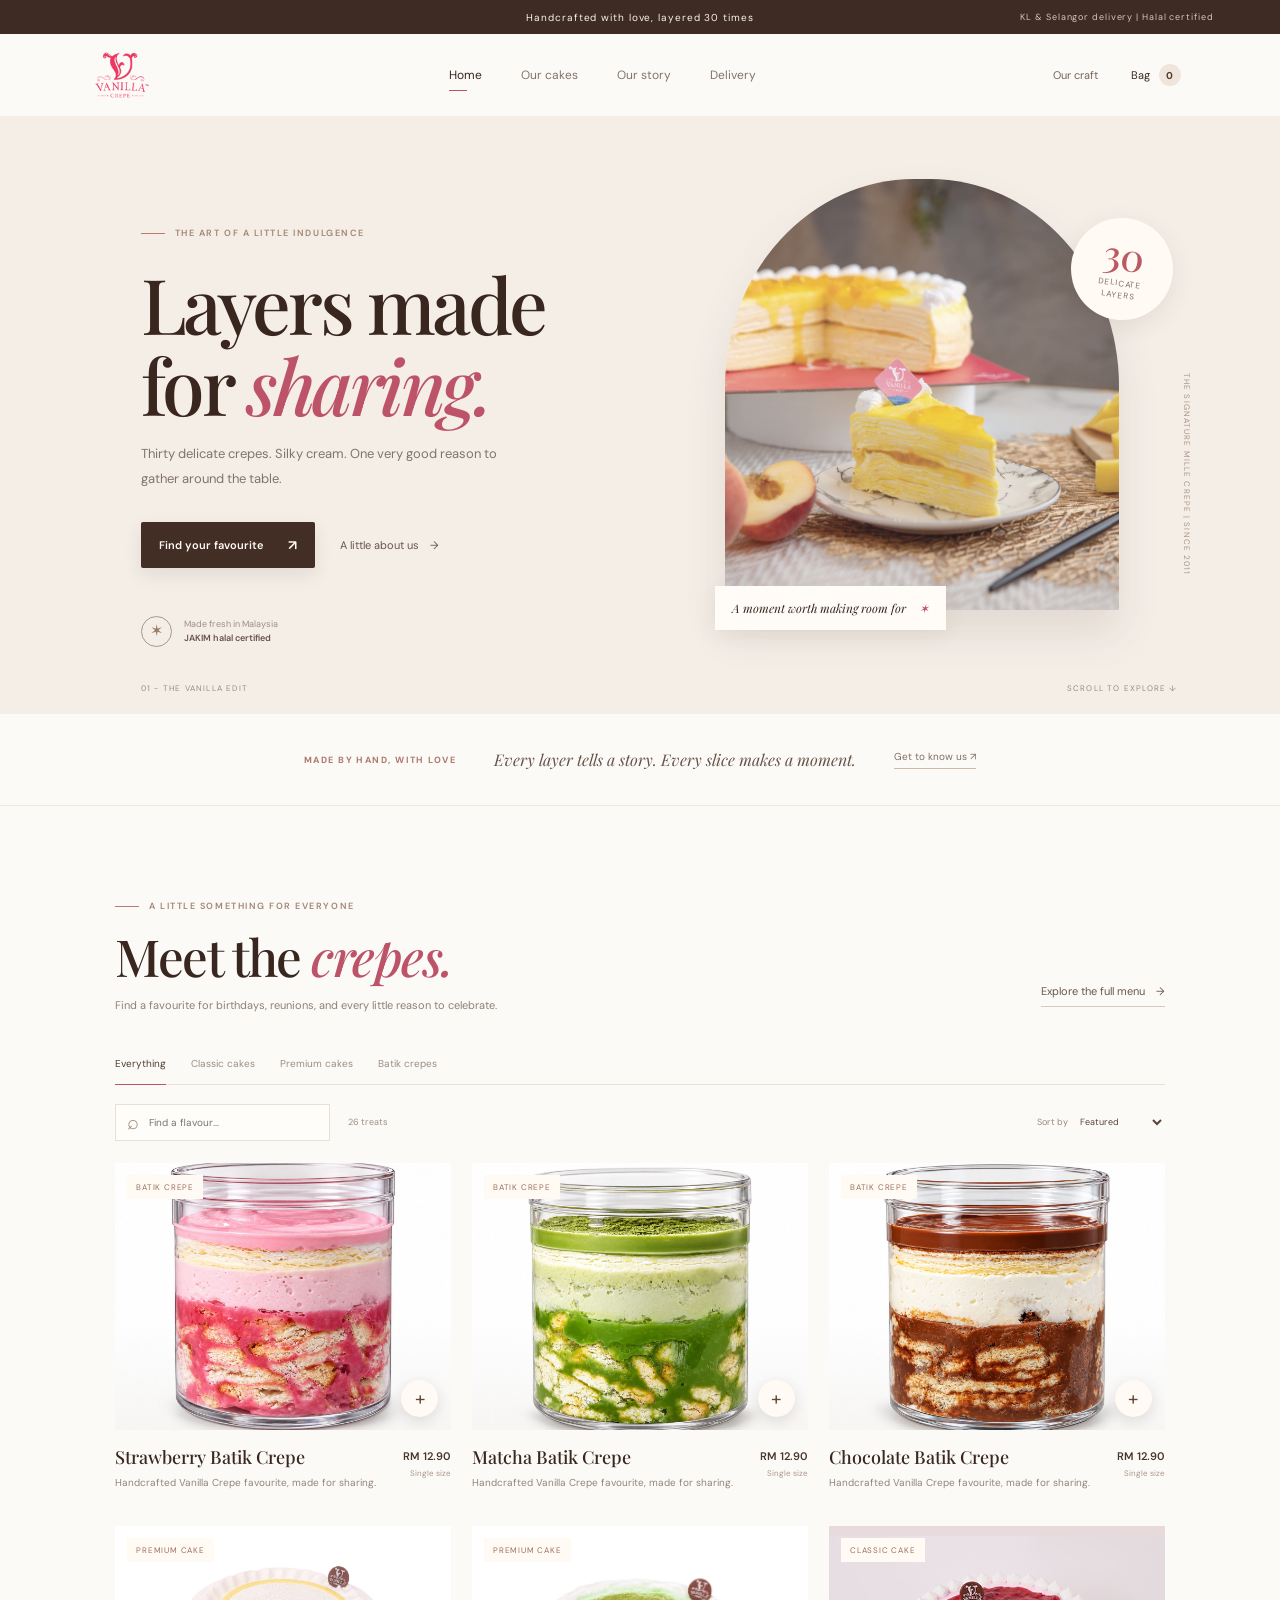
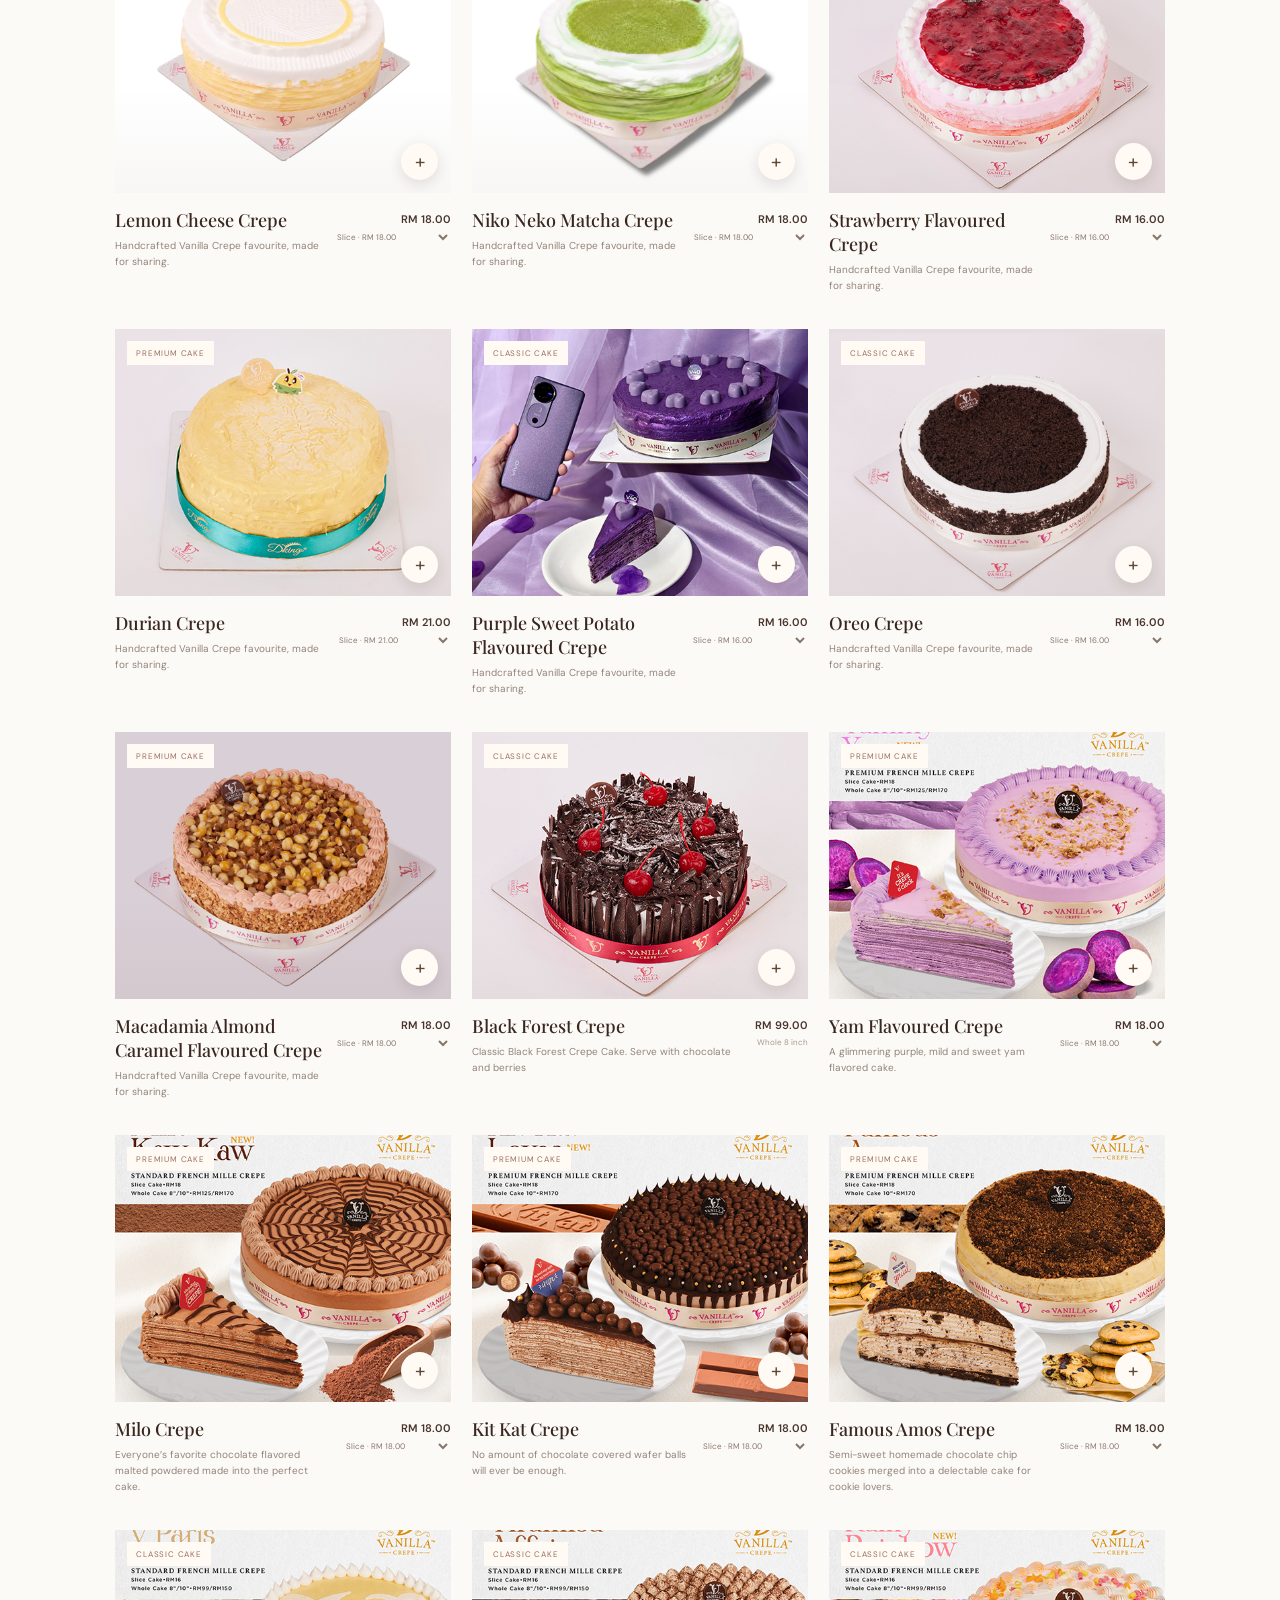
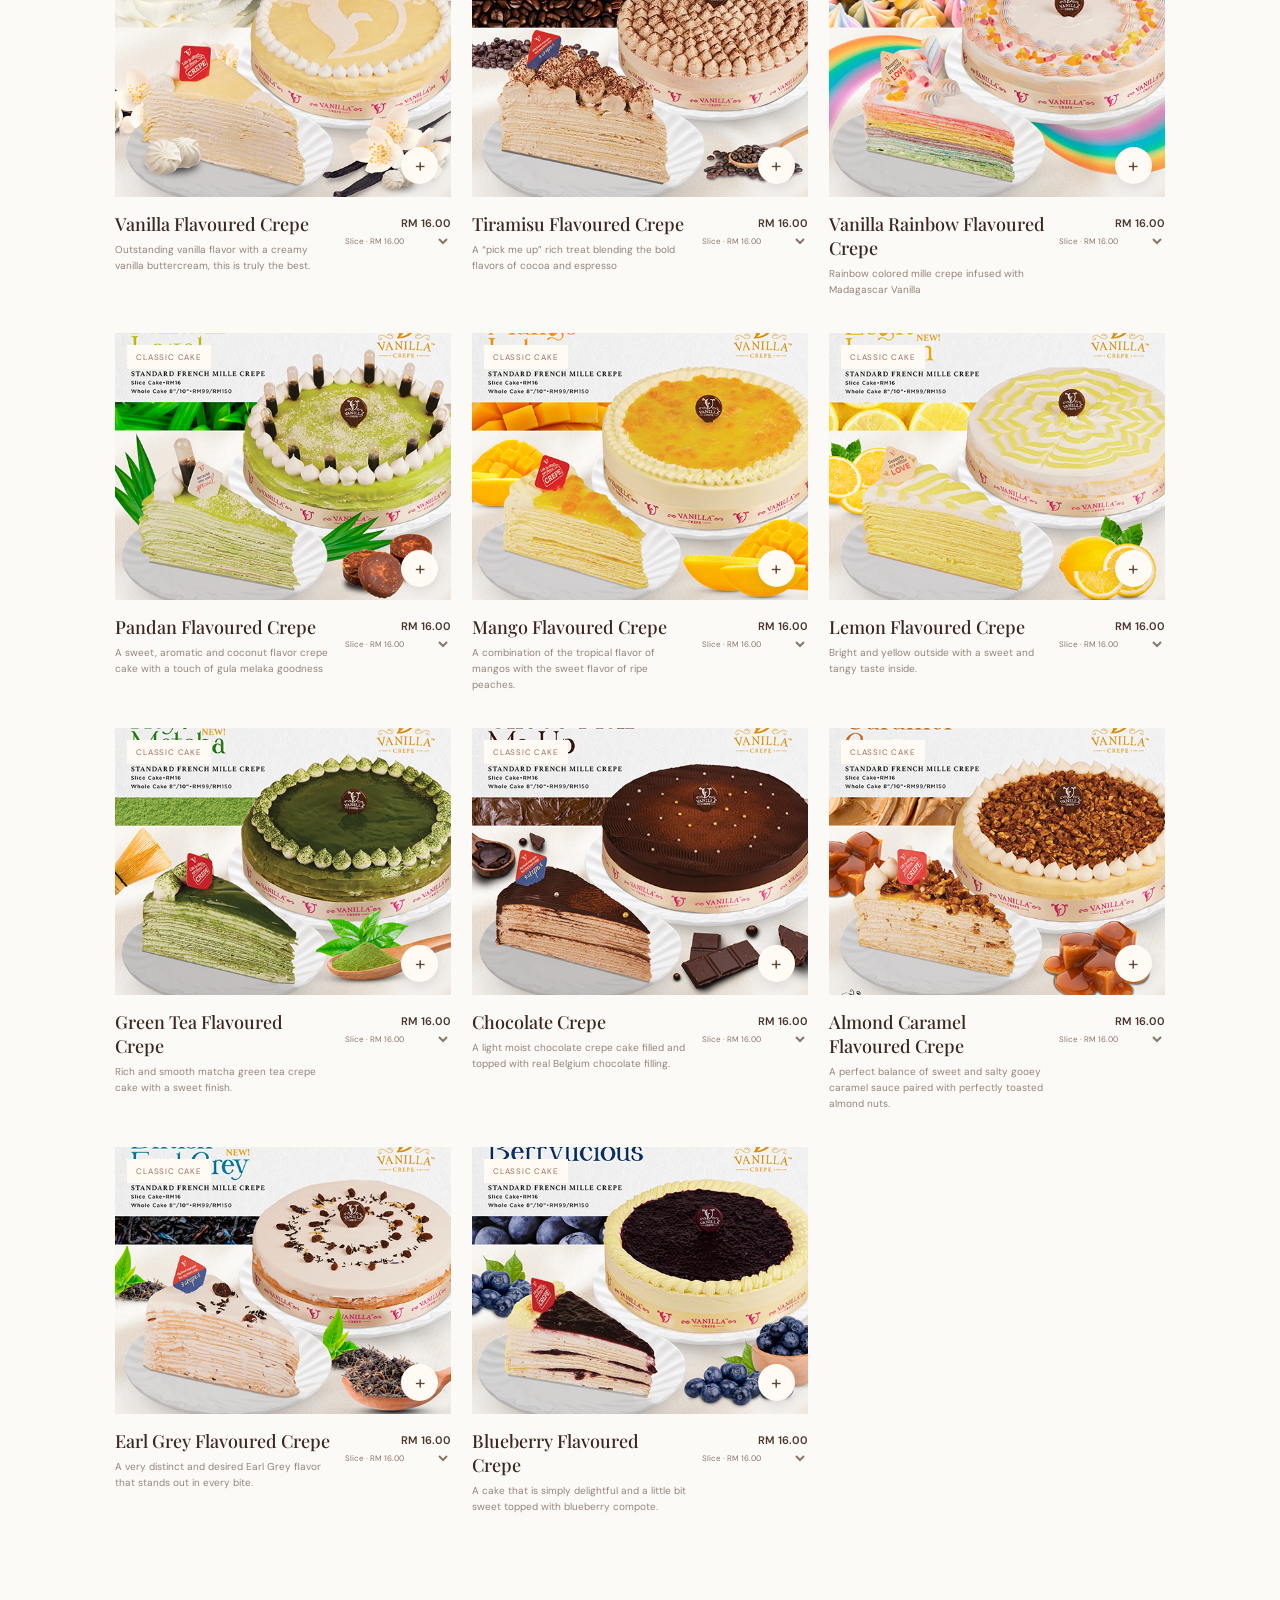
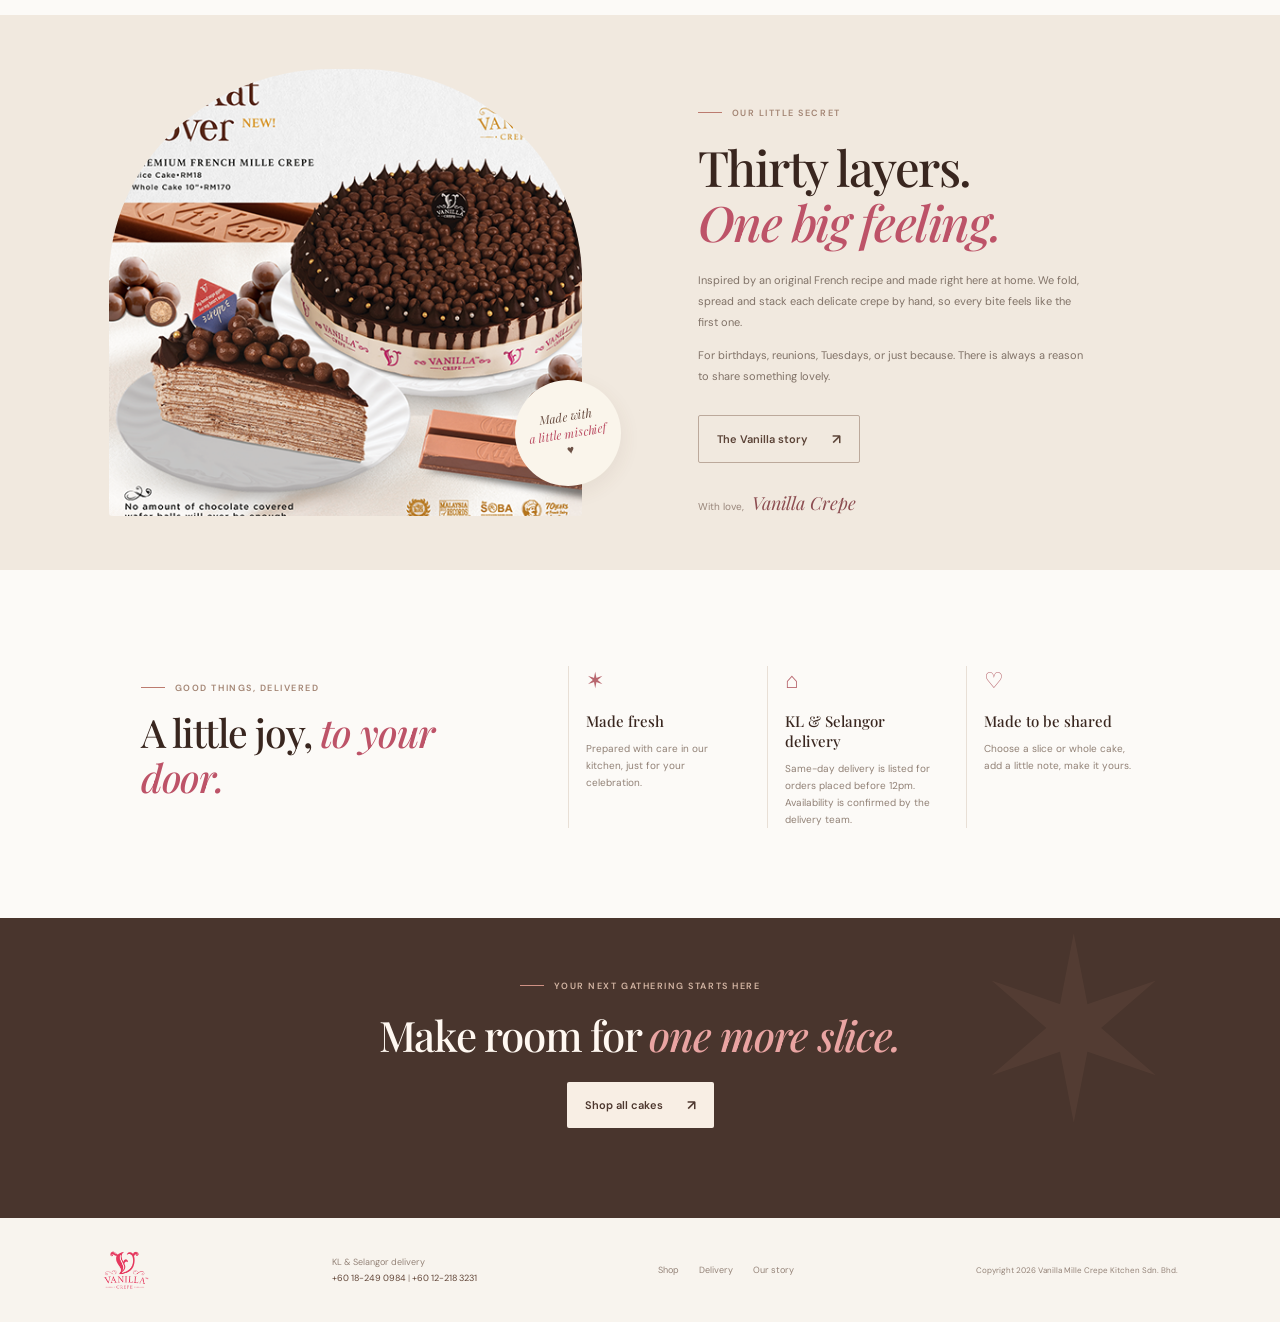
==== commit 94351b7b: "Add live Vanilla Crepe product photos and details" ====
--- a/index.html
+++ b/index.html
@@ -9,8 +9,8 @@
   <link rel="stylesheet" href="styles.css"><link rel="stylesheet" href="commerce.css">
 </head>
 <body>
-  <div class="announcement"><span>Handcrafted with love, layered 30 times</span><span class="announce-right">Delivery and pickup | Halal certified</span></div>
-  <header class="header"><a class="brand" href="#home" aria-label="Vanilla Crepe home"><span class="brand-mark">V</span><span class="brand-name">VANILLA <small>CREPE</small></span></a>
+  <div class="announcement"><span>Handcrafted with love, layered 30 times</span><span class="announce-right">KL &amp; Selangor delivery | Halal certified</span></div>
+  <header class="header"><a class="brand" href="#home" aria-label="Vanilla Crepe home"><img class="brand-logo" src="assets/vanilla-crepe-logo.png" alt="Vanilla Crepe"></a>
     <button class="menu-toggle" aria-label="Open menu">&#9776;</button>
     <nav class="nav"><a class="active" href="#home">Home</a><a href="#cakes">Our cakes</a><a href="#story">Our story</a><a href="#delivery">Delivery</a></nav>
     <div class="head-actions"><a class="account" href="#story">Our craft</a><button class="bag-button" aria-label="Open shopping bag"><span>Bag</span><b id="bag-count">0</b></button></div>
@@ -23,18 +23,18 @@
     </section>
     <section class="intro-strip"><p>MADE BY HAND, WITH LOVE</p><span>Every layer tells a story. Every slice makes a moment.</span><a href="#story">Get to know us &#8599;</a></section>
     <section class="shop-section" id="cakes"><div class="section-top"><div><div class="kicker"><span class="kicker-line"></span> A LITTLE SOMETHING FOR EVERYONE</div><h2>Meet the <em>crepes.</em></h2><p class="section-description">Find a favourite for birthdays, reunions, and every little reason to celebrate.</p></div><a class="text-link desktop-link" href="#cakes">Explore the full menu <span>&rarr;</span></a></div>
-      <div class="filters" role="tablist"><button class="filter active" data-filter="all">Everything</button><button class="filter" data-filter="classic">Classics</button><button class="filter" data-filter="premium">Premium</button><button class="filter" data-filter="cup">Crepe cups</button><button class="filter" data-filter="batik">Batik cups</button></div>
+      <div class="filters" role="tablist"><button class="filter active" data-filter="all">Everything</button><button class="filter" data-filter="classic">Classic cakes</button><button class="filter" data-filter="premium">Premium cakes</button><button class="filter" data-filter="batik">Batik crepes</button></div>
       <div class="catalog-tools"><label class="search-box"><span aria-hidden="true">&#8981;</span><input id="catalog-search" type="search" placeholder="Find a flavour..." aria-label="Search cakes"></label><span class="catalog-count" id="catalog-count"></span><label class="sort-box">Sort by <select id="catalog-sort" aria-label="Sort cakes"><option value="featured">Featured</option><option value="price-low">Price: low to high</option><option value="price-high">Price: high to low</option></select></label></div>
       <div class="products" id="product-grid"></div><div class="mobile-menu-link"><a class="text-link" href="#cakes">Explore the full menu &rarr;</a></div>
     </section>
     <section class="story-section" id="story"><div class="story-image"><div class="story-image-inner"></div><span class="story-sticker">Made with<br><em>a little mischief</em> &#9829;</span></div><div class="story-copy"><div class="kicker"><span class="kicker-line"></span> OUR LITTLE SECRET</div><h2>Thirty layers.<br><em>One big feeling.</em></h2><p>Inspired by an original French recipe and made right here at home. We fold, spread and stack each delicate crepe by hand, so every bite feels like the first one.</p><p>For birthdays, reunions, Tuesdays, or just because. There is always a reason to share something lovely.</p><a class="button button-outline" href="#delivery">The Vanilla story <span>&#8599;</span></a><div class="story-sign">With love, <span>Vanilla Crepe</span></div></div></section>
-    <section class="promise" id="delivery"><div class="promise-heading"><div class="kicker"><span class="kicker-line"></span> GOOD THINGS, DELIVERED</div><h2>A little joy, <em>to your door.</em></h2></div><div class="promise-grid"><article><span class="promise-icon">&#10038;</span><b>Made fresh</b><p>Prepared with care in our kitchen, just for your celebration.</p></article><article><span class="promise-icon">&#8962;</span><b>Delivered with care</b><p>Choose your date, delivery area, and address at checkout.</p></article><article><span class="promise-icon">&#9825;</span><b>Made to be shared</b><p>Choose your size, add a little note, make it yours.</p></article></div></section>
+    <section class="promise" id="delivery"><div class="promise-heading"><div class="kicker"><span class="kicker-line"></span> GOOD THINGS, DELIVERED</div><h2>A little joy, <em>to your door.</em></h2></div><div class="promise-grid"><article><span class="promise-icon">&#10038;</span><b>Made fresh</b><p>Prepared with care in our kitchen, just for your celebration.</p></article><article><span class="promise-icon">&#8962;</span><b>KL &amp; Selangor delivery</b><p>Same-day delivery is listed for orders placed before 12pm. Availability is confirmed by the delivery team.</p></article><article><span class="promise-icon">&#9825;</span><b>Made to be shared</b><p>Choose a slice or whole cake, add a little note, make it yours.</p></article></div></section>
     <section class="closing"><div class="kicker"><span class="kicker-line"></span> YOUR NEXT GATHERING STARTS HERE</div><h2>Make room for <em>one more slice.</em></h2><a class="button button-light" href="#cakes">Shop all cakes <span>&#8599;</span></a><span class="closing-flower">&#10038;</span></section>
   </main>
-  <footer><a class="brand footer-brand" href="#home"><span class="brand-mark">V</span><span class="brand-name">VANILLA <small>CREPE</small></span></a><span>Handcrafted with love in Malaysia.</span><nav><a href="#cakes">Shop</a><a href="#delivery">Delivery</a><a href="#story">Our story</a></nav><small>Copyright 2026 Vanilla Mille Crepe Kitchen Sdn. Bhd.</small></footer>
+  <footer><a class="brand footer-brand" href="#home"><img class="brand-logo" src="assets/vanilla-crepe-logo.png" alt="Vanilla Crepe"></a><span>KL &amp; Selangor delivery<br><a href="tel:+60182490984">+60 18-249 0984</a> | <a href="tel:+60122183231">+60 12-218 3231</a></span><nav><a href="#cakes">Shop</a><a href="#delivery">Delivery</a><a href="#story">Our story</a></nav><small>Copyright 2026 Vanilla Mille Crepe Kitchen Sdn. Bhd.</small></footer>
   <div class="scrim" id="scrim"></div><aside class="cart-drawer" id="cart-drawer" aria-label="Shopping bag"><div class="drawer-head"><div><span class="kicker">YOUR LITTLE BOX OF JOY</span><h2>Your bag <em id="drawer-count">(0)</em></h2></div><button class="close-drawer" aria-label="Close bag">&times;</button></div><div class="cart-items" id="cart-items"></div><div class="cart-footer"><div class="subtotal"><span>Subtotal</span><b id="subtotal">RM 0.00</b></div><small>Delivery is calculated at checkout.</small><button class="button button-dark checkout-button" id="checkout-button">Continue to checkout <span>&rarr;</span></button><div class="secure-note">&#9825; &nbsp; Thoughtful treats, safely checked out</div></div></aside>
   <div class="checkout-modal" id="checkout-modal" aria-hidden="true"><div class="checkout-panel"><button class="checkout-close" aria-label="Close checkout">&times;</button><div id="checkout-content"></div></div></div>
   <div class="toast" id="toast"></div>
-  <script src="app.js"></script>
+  <script src="assets/product-catalog.js"></script><script src="app.js"></script>
 </body>
 </html>
--- a/styles.css
+++ b/styles.css
@@ -1,3 +1,3 @@
-:root{--ink:#39261f;--brown:#624638;--rose:#bd5368;--pale:#f8f4ee;--cream:#fcfaf7;--muted:#93847b;--line:#eae2d9;--serif:'Playfair Display',Georgia,serif;--sans:'DM Sans',Arial,sans-serif}*{box-sizing:border-box}html{scroll-behavior:smooth}body{margin:0;background:var(--cream);color:var(--ink);font-family:var(--sans);font-size:14px}a{color:inherit;text-decoration:none}button{font:inherit;color:inherit;cursor:pointer}.announcement{height:34px;background:#3e2b24;color:#faf4eb;display:flex;align-items:center;justify-content:center;position:relative;font-size:10px;letter-spacing:.09em}.announce-right{position:absolute;right:5.2%;font-size:9px;color:#d7c6b5}.header{height:82px;padding:0 7.3%;display:flex;align-items:center;justify-content:space-between;background:var(--cream);position:relative;z-index:4}.brand{display:flex;gap:9px;align-items:center}.brand-mark{width:36px;height:36px;border:1px solid #bd5368;color:#bd5368;border-radius:50%;display:grid;place-items:center;font:italic 25px var(--serif);position:relative}.brand-mark:after{content:'*';position:absolute;font-size:8px;right:-2px;top:-3px;color:#bd5368}.brand-name{font-size:12px;font-weight:700;letter-spacing:.15em;line-height:1.1}.brand-name small{display:block;font-size:8px;letter-spacing:.35em;color:#a79183;margin-top:4px}.nav{display:flex;gap:39px;font-size:12px;color:#81736a}.nav a{padding:9px 0;position:relative}.nav a.active,.nav a:hover{color:var(--ink)}.nav a.active:after{content:'';position:absolute;bottom:1px;left:0;width:18px;height:1px;background:var(--rose)}.head-actions{display:flex;align-items:center;gap:27px}.account{font-size:11px;color:#756359}.bag-button{border:0;background:none;display:flex;align-items:center;gap:9px;font-size:11px}.bag-button b{width:22px;height:22px;border-radius:50%;display:grid;place-items:center;background:#efe5dc;color:#503a30;font-size:10px}.menu-toggle{display:none;border:0;background:none;font-size:21px}.hero{min-height:598px;background:#f4eee7;display:grid;grid-template-columns:1fr 1fr;position:relative;padding:38px 8% 64px 11%;overflow:hidden}.hero-copy{padding-top:73px;position:relative;z-index:1}.kicker{font-size:9px;letter-spacing:.17em;font-weight:600;color:#a38574;display:flex;align-items:center;gap:10px}.kicker-line{height:1px;width:24px;background:#bc7b6f;display:inline-block}.hero h1{font:500 clamp(54px,6vw,82px)/1.05 var(--serif);letter-spacing:-.045em;margin:24px 0 18px}.hero h1 em,.section-top h2 em,.story-copy h2 em,.promise h2 em,.closing h2 em{font-weight:500;color:var(--rose)}.hero-copy>p{color:#82746b;font-size:13px;line-height:1.9;max-width:356px;margin:0}.hero-buttons{display:flex;align-items:center;gap:25px;margin-top:30px}.button{display:inline-flex;align-items:center;justify-content:space-between;gap:24px;padding:14px 18px;border-radius:2px;font-size:11px;font-weight:600;border:0}.button span{font-size:14px}.button-dark{background:#422e25;color:#fffaf5;box-shadow:0 7px 18px #422e2519;transition:.2s}.button-dark:hover{background:#664536;transform:translateY(-1px)}.text-link{font-size:11px;color:#69564c}.text-link span{margin-left:8px}.hero-note{display:flex;align-items:center;gap:12px;margin-top:48px;color:#a08f84;font-size:9px;line-height:1.6}.hero-note b{font-weight:600;color:#685349}.halal-stamp{border:1px solid #a99988;width:31px;height:31px;display:grid;place-items:center;border-radius:50%;font-size:16px;color:#997c68}.hero-visual{position:relative;min-height:490px;margin-left:5%}.hero-photo{position:absolute;left:8%;top:5%;width:80%;height:87%;background:linear-gradient(0deg,#48332b12,#48332b00 55%),url('assets/menu.jpeg') 60% 61%/220% auto no-repeat;border-radius:48% 48% 2px 2px;filter:saturate(.84);box-shadow:0 23px 40px #694a3820}.hero-photo:after{content:'';position:absolute;inset:0;background:#f6d9cb16;border-radius:inherit}.hero-badge{position:absolute;right:1%;top:13%;width:102px;height:102px;background:#fffaf4;border-radius:50%;display:flex;flex-direction:column;justify-content:center;align-items:center;transform:rotate(8deg);box-shadow:0 7px 24px #55351e18}.hero-badge span{font:500 38px var(--serif);line-height:.94;color:#b95b65}.hero-badge small{font-size:8px;text-transform:uppercase;text-align:center;letter-spacing:.12em;color:#806d60;line-height:1.5;margin-top:5px}.hero-caption{position:absolute;bottom:4%;left:6%;background:#fffcf7;padding:14px 17px;font:italic 12px var(--serif);box-shadow:0 5px 22px #53371d12}.hero-caption span{color:var(--rose);padding-left:10px}.hero-side-note{position:absolute;right:-3%;bottom:15%;writing-mode:vertical-rl;letter-spacing:.14em;font-size:8px;color:#a89587}.hero-bottom{position:absolute;bottom:21px;left:11%;right:8%;display:flex;justify-content:space-between;color:#9b8b7e;font-size:8px;letter-spacing:.15em}.intro-strip{min-height:92px;display:flex;align-items:center;justify-content:center;gap:38px;background:#fcfaf7;border-bottom:1px solid #eee8e0}.intro-strip p{font-size:9px;letter-spacing:.16em;color:#ae786c;font-weight:700}.intro-strip span{font:italic 16px var(--serif);color:#665349}.intro-strip a{font-size:10px;color:#806e61;border-bottom:1px solid #cbb9aa;padding-bottom:5px}.shop-section{padding:94px 9% 100px;background:#fcfaf7}.section-top{display:flex;align-items:end;justify-content:space-between}.section-top h2,.promise h2,.closing h2{font:500 clamp(37px,4vw,51px)/1.1 var(--serif);letter-spacing:-.03em;margin:16px 0 0}.desktop-link{margin-bottom:8px;border-bottom:1px solid #d9c9bd;padding-bottom:8px}.filters{display:flex;align-items:center;gap:25px;border-bottom:1px solid var(--line);margin-top:42px;margin-bottom:28px}.filter{background:none;border:0;padding:0 0 14px;color:#9d8d82;font-size:10px;position:relative}.filter span{font-size:8px;padding-left:5px;color:#c3a89b}.filter.active{color:#503b31}.filter.active:after{content:'';height:1px;position:absolute;bottom:-1px;left:0;right:0;background:var(--rose)}.products{display:grid;grid-template-columns:repeat(3,1fr);gap:35px 21px}.product-card{position:relative;min-width:0}.product-image{height:267px;background-color:#f1e9df;position:relative;overflow:hidden;display:grid;place-items:center}.product-photo{position:absolute;inset:0;background-image:url('assets/menu.jpeg');background-repeat:no-repeat;background-size:160% auto;transition:transform .5s}.product-card:hover .product-photo{transform:scale(1.035)}.product-photo:after{content:'';position:absolute;inset:0;background:linear-gradient(0deg,#5b3a260b,transparent 40%)}.product-image.p-vanilla .product-photo{background-position:75% 38%}.product-image.p-milo .product-photo{background-position:24% 38%}.product-image.p-matcha .product-photo{background-position:76% 39%}.product-image.p-tiramisu .product-photo{background-position:52% 17%}.product-image.p-oreo .product-photo{background-position:77% 58%}.product-image.p-rainbow .product-photo{background-position:96% 18%}.product-image.p-cup .product-photo{background-image:url('assets/cups.jpeg');background-size:cover;background-position:center}.product-image.p-batik .product-photo{background-image:url('assets/batik-cups.jpeg');background-size:cover;background-position:center}.product-badge{position:absolute;top:12px;left:12px;background:#fffaf4;padding:7px 9px;text-transform:uppercase;font-size:8px;letter-spacing:.1em;color:#9b6f5e;z-index:1}.quick-add{position:absolute;bottom:13px;right:13px;width:37px;height:37px;border:0;border-radius:50%;background:#fffaf4;color:#604839;font-size:19px;box-shadow:0 4px 14px #33221920;transition:.2s;z-index:2}.quick-add:hover{background:#4c342a;color:white}.product-info{display:flex;align-items:start;justify-content:space-between;padding-top:15px;gap:8px}.product-info h3{font:500 18px var(--serif);margin:0 0 6px}.product-info p{font-size:10px;color:#93847a;margin:0;line-height:1.6}.product-price{text-align:right;white-space:nowrap;font-size:11px;color:#49352c;font-weight:600;padding-top:4px}.product-price small{display:block;color:#aa9689;font-size:8px;font-weight:400;margin-top:5px}.mobile-menu-link{display:none}.story-section{background:#f1e9df;display:grid;grid-template-columns:1fr 1fr;min-height:530px}.story-image{min-height:500px;position:relative;padding:54px 9% 54px 17%}.story-image-inner{width:100%;height:100%;min-height:390px;background:url('assets/menu.jpeg') 77% 67%/190% auto no-repeat;filter:saturate(.8);border-radius:47% 47% 3px 3px}.story-sticker{position:absolute;bottom:15%;right:3%;background:#faf5eb;width:106px;height:106px;border-radius:50%;display:grid;place-content:center;text-align:center;font:italic 12px/1.4 var(--serif);color:#6c5145;transform:rotate(-9deg);box-shadow:0 6px 20px #634b3615}.story-sticker em{color:var(--rose)}.story-copy{padding:92px 14% 55px 9%;align-self:center}.story-copy h2{font:500 clamp(37px,4vw,49px)/1.13 var(--serif);letter-spacing:-.03em;margin:20px 0}.story-copy p{font-size:11px;color:#807267;line-height:1.95;max-width:390px}.button-outline{border:1px solid #bca99b;background:transparent;margin-top:16px;color:#5b4337}.button-outline:hover{background:#fffaf5}.story-sign{margin-top:28px;color:#98867a;font-size:10px}.story-sign span{font:italic 18px var(--serif);color:#8c4d51;margin-left:5px}.promise{padding:84px 11% 90px;display:grid;grid-template-columns:.9fr 1.4fr;align-items:center;gap:6%}.promise h2{font-size:39px;line-height:1.15}.promise-grid{display:grid;grid-template-columns:repeat(3,1fr);gap:26px;padding-top:12px}.promise-grid article{border-left:1px solid #e8dfd6;padding:0 0 0 17px}.promise-icon{display:block;color:#b8666e;font-size:22px;margin-bottom:16px}.promise-grid b{font:500 15px var(--serif)}.promise-grid p{font-size:10px;line-height:1.7;color:#918176;margin:9px 0 0}.closing{min-height:300px;background:#49352d;color:#fff8f1;text-align:center;position:relative;padding:62px 20px 65px;overflow:hidden}.closing .kicker{color:#d3b5a3;justify-content:center}.closing .kicker-line{background:#cf9184}.closing h2{font-size:42px;margin:20px 0 24px;position:relative;z-index:1}.closing h2 em{color:#e9a4a2}.button-light{background:#f8eee4;color:#4d372e;position:relative;z-index:1}.button-light:hover{background:white}.closing-flower{position:absolute;color:#79584a;font-size:250px;right:8%;top:-47px;opacity:.22}footer{padding:28px 8%;display:flex;align-items:center;justify-content:space-between;background:#f8f4ee;color:#948378;font-size:9px}footer nav{display:flex;gap:20px}footer .brand-name{color:#59463a}footer .brand-mark{width:30px;height:30px;font-size:20px}footer small{font-size:8px}.scrim{position:fixed;inset:0;background:#2b201b80;z-index:9;opacity:0;pointer-events:none;transition:.25s}.scrim.show{opacity:1;pointer-events:auto}.cart-drawer{position:fixed;z-index:10;right:0;top:0;height:100%;width:min(420px,100%);background:#fcfaf7;transform:translateX(102%);transition:transform .3s;display:flex;flex-direction:column;padding:29px 28px}.cart-drawer.open{transform:translateX(0)}.drawer-head{display:flex;justify-content:space-between;align-items:center;border-bottom:1px solid var(--line);padding-bottom:20px}.drawer-head .kicker{font-size:8px}.drawer-head h2{font:500 27px var(--serif);margin:6px 0 0}.drawer-head h2 em{font-size:15px;color:#9b887b;font-style:normal}.close-drawer,.checkout-close{background:none;border:0;font-size:27px;color:#88776c}.cart-items{overflow:auto;flex:1}.cart-empty{padding:48px 6px;text-align:center;color:#8e7d72;font:italic 16px var(--serif);line-height:1.7}.cart-empty span{display:block;font-size:30px;color:#c8867e;margin-bottom:10px}.cart-line{display:grid;grid-template-columns:76px 1fr auto;gap:13px;padding:17px 0;border-bottom:1px solid var(--line);align-items:center}.cart-thumb{height:72px;background:url('assets/menu.jpeg') 100% 24%/220% auto #f1e8df}.cart-line:nth-child(even) .cart-thumb{background-position:0% 41%}.cart-line h3{font:500 15px var(--serif);margin:0 0 4px}.cart-line small{font-size:9px;color:#948378}.cart-line .line-price{font-size:11px;font-weight:600}.quantity{display:flex;gap:11px;align-items:center;margin-top:8px}.quantity button{background:none;border:0;padding:0;color:#8c7568}.quantity span{font-size:10px}.remove-line{background:none;border:0;color:#aa9588;text-decoration:underline;font-size:8px;padding:5px 0}.cart-footer{border-top:1px solid var(--line);padding-top:18px}.subtotal{display:flex;justify-content:space-between;font-size:12px}.subtotal b{font-size:14px}.cart-footer>small{color:#98877b;display:block;font-size:9px;margin-top:6px}.checkout-button{width:100%;margin-top:18px}.secure-note{text-align:center;color:#aa998e;font-size:9px;margin-top:14px}.checkout-modal{position:fixed;inset:0;z-index:15;background:#281d187a;display:none;align-items:center;justify-content:center;padding:18px}.checkout-modal.show{display:flex}.checkout-panel{position:relative;background:#fcfaf7;width:min(820px,100%);max-height:min(91vh,850px);overflow:auto;padding:38px 45px 40px;box-shadow:0 20px 70px #24181135}.checkout-close{position:absolute;right:19px;top:13px}.checkout-title .kicker{margin-bottom:9px}.checkout-title h2{font:500 34px var(--serif);margin:0 0 8px}.checkout-title h2 em{color:var(--rose);font-weight:500}.checkout-title>p{font-size:10px;color:#8e7e72;margin:0 0 24px}.steps{display:flex;gap:8px;margin-bottom:24px}.step{font-size:9px;color:#b09e92;display:flex;align-items:center;gap:7px}.step:not(:last-child):after{content:'';width:35px;height:1px;background:#e8dfd6;margin:0 5px}.step span{width:20px;height:20px;border:1px solid #ded2c8;border-radius:50%;display:grid;place-items:center;font-size:8px}.step.active{color:#594237}.step.active span{background:#49352d;border-color:#49352d;color:white}.checkout-grid{display:grid;grid-template-columns:1.25fr .75fr;gap:30px}.checkout-form{display:grid;grid-template-columns:1fr 1fr;gap:0 12px}.form-section-title{grid-column:span 2;font:500 16px var(--serif);margin:0 0 13px}.field{margin-bottom:11px}.field.full{grid-column:span 2}.field label{display:block;color:#88786e;font-size:9px;margin-bottom:6px}.field input,.field select,.field textarea{width:100%;border:1px solid #e5dcd3;background:white;padding:11px 10px;font:10px var(--sans);color:#49372f;border-radius:0;outline:none}.field input:focus,.field select:focus,.field textarea:focus{border-color:#aa7a6b}.field textarea{resize:vertical;min-height:61px}.payment-options{display:flex;flex-direction:column;gap:8px}.payment-option{border:1px solid #e6ddd4;background:white;padding:11px;display:flex;gap:9px;align-items:center;font-size:10px}.payment-option input{accent-color:#51392e}.payment-option span{margin-left:auto;color:#a18e82;font-size:8px}.order-summary{background:#f4eee7;padding:18px;height:max-content}.order-summary h3{font:500 17px var(--serif);margin:0 0 15px}.summary-line{display:flex;justify-content:space-between;font-size:9px;color:#796a60;margin:10px 0;gap:12px}.summary-line.total{border-top:1px solid #ded3c9;padding-top:12px;font-size:11px;font-weight:700;color:#453229}.summary-products{border-bottom:1px solid #ded3c9;padding-bottom:6px}.summary-actions{margin-top:14px}.pay-button{width:100%;margin-top:14px}.fiuu-note{font-size:8px;line-height:1.6;color:#9b897e;text-align:center;margin-top:11px}.order-success{text-align:center;padding:44px 10px}.success-mark{width:54px;height:54px;border-radius:50%;background:#e7efe5;color:#638662;display:grid;place-items:center;font-size:25px;margin:0 auto 18px}.order-success h2{font:500 35px var(--serif);margin:0 0 10px}.order-success h2 em{color:var(--rose)}.order-success p{color:#8a7a6f;font-size:11px;line-height:1.7;max-width:370px;margin:0 auto 23px}.order-id{font-size:9px;color:#a18c7f;letter-spacing:.1em;margin-bottom:24px}.toast{position:fixed;bottom:24px;left:50%;transform:translate(-50%,20px);background:#49352d;color:white;padding:12px 19px;font-size:10px;z-index:30;opacity:0;transition:.25s;pointer-events:none}.toast.show{opacity:1;transform:translate(-50%,0)}
+:root{--ink:#39261f;--brown:#624638;--rose:#bd5368;--pale:#f8f4ee;--cream:#fcfaf7;--muted:#93847b;--line:#eae2d9;--serif:'Playfair Display',Georgia,serif;--sans:'DM Sans',Arial,sans-serif}*{box-sizing:border-box}html{scroll-behavior:smooth}body{margin:0;background:var(--cream);color:var(--ink);font-family:var(--sans);font-size:14px}a{color:inherit;text-decoration:none}button{font:inherit;color:inherit;cursor:pointer}.announcement{height:34px;background:#3e2b24;color:#faf4eb;display:flex;align-items:center;justify-content:center;position:relative;font-size:10px;letter-spacing:.09em}.announce-right{position:absolute;right:5.2%;font-size:9px;color:#d7c6b5}.header{height:82px;padding:0 7.3%;display:flex;align-items:center;justify-content:space-between;background:var(--cream);position:relative;z-index:4}.brand{display:flex;gap:9px;align-items:center}.brand-mark{width:36px;height:36px;border:1px solid #bd5368;color:#bd5368;border-radius:50%;display:grid;place-items:center;font:italic 25px var(--serif);position:relative}.brand-mark:after{content:'*';position:absolute;font-size:8px;right:-2px;top:-3px;color:#bd5368}.brand-name{font-size:12px;font-weight:700;letter-spacing:.15em;line-height:1.1}.brand-name small{display:block;font-size:8px;letter-spacing:.35em;color:#a79183;margin-top:4px}.nav{display:flex;gap:39px;font-size:12px;color:#81736a}.nav a{padding:9px 0;position:relative}.nav a.active,.nav a:hover{color:var(--ink)}.nav a.active:after{content:'';position:absolute;bottom:1px;left:0;width:18px;height:1px;background:var(--rose)}.head-actions{display:flex;align-items:center;gap:27px}.account{font-size:11px;color:#756359}.bag-button{border:0;background:none;display:flex;align-items:center;gap:9px;font-size:11px}.bag-button b{width:22px;height:22px;border-radius:50%;display:grid;place-items:center;background:#efe5dc;color:#503a30;font-size:10px}.menu-toggle{display:none;border:0;background:none;font-size:21px}.hero{min-height:598px;background:#f4eee7;display:grid;grid-template-columns:1fr 1fr;position:relative;padding:38px 8% 64px 11%;overflow:hidden}.hero-copy{padding-top:73px;position:relative;z-index:1}.kicker{font-size:9px;letter-spacing:.17em;font-weight:600;color:#a38574;display:flex;align-items:center;gap:10px}.kicker-line{height:1px;width:24px;background:#bc7b6f;display:inline-block}.hero h1{font:500 clamp(54px,6vw,82px)/1.05 var(--serif);letter-spacing:-.045em;margin:24px 0 18px}.hero h1 em,.section-top h2 em,.story-copy h2 em,.promise h2 em,.closing h2 em{font-weight:500;color:var(--rose)}.hero-copy>p{color:#82746b;font-size:13px;line-height:1.9;max-width:356px;margin:0}.hero-buttons{display:flex;align-items:center;gap:25px;margin-top:30px}.button{display:inline-flex;align-items:center;justify-content:space-between;gap:24px;padding:14px 18px;border-radius:2px;font-size:11px;font-weight:600;border:0}.button span{font-size:14px}.button-dark{background:#422e25;color:#fffaf5;box-shadow:0 7px 18px #422e2519;transition:.2s}.button-dark:hover{background:#664536;transform:translateY(-1px)}.text-link{font-size:11px;color:#69564c}.text-link span{margin-left:8px}.hero-note{display:flex;align-items:center;gap:12px;margin-top:48px;color:#a08f84;font-size:9px;line-height:1.6}.hero-note b{font-weight:600;color:#685349}.halal-stamp{border:1px solid #a99988;width:31px;height:31px;display:grid;place-items:center;border-radius:50%;font-size:16px;color:#997c68}.hero-visual{position:relative;min-height:490px;margin-left:5%}.hero-photo{position:absolute;left:8%;top:5%;width:80%;height:87%;background:linear-gradient(0deg,#48332b12,#48332b00 55%),url('assets/website-feature.png') center/cover no-repeat;border-radius:48% 48% 2px 2px;filter:saturate(.84);box-shadow:0 23px 40px #694a3820}.hero-photo:after{content:'';position:absolute;inset:0;background:#f6d9cb16;border-radius:inherit}.hero-badge{position:absolute;right:1%;top:13%;width:102px;height:102px;background:#fffaf4;border-radius:50%;display:flex;flex-direction:column;justify-content:center;align-items:center;transform:rotate(8deg);box-shadow:0 7px 24px #55351e18}.hero-badge span{font:500 38px var(--serif);line-height:.94;color:#b95b65}.hero-badge small{font-size:8px;text-transform:uppercase;text-align:center;letter-spacing:.12em;color:#806d60;line-height:1.5;margin-top:5px}.hero-caption{position:absolute;bottom:4%;left:6%;background:#fffcf7;padding:14px 17px;font:italic 12px var(--serif);box-shadow:0 5px 22px #53371d12}.hero-caption span{color:var(--rose);padding-left:10px}.hero-side-note{position:absolute;right:-3%;bottom:15%;writing-mode:vertical-rl;letter-spacing:.14em;font-size:8px;color:#a89587}.hero-bottom{position:absolute;bottom:21px;left:11%;right:8%;display:flex;justify-content:space-between;color:#9b8b7e;font-size:8px;letter-spacing:.15em}.intro-strip{min-height:92px;display:flex;align-items:center;justify-content:center;gap:38px;background:#fcfaf7;border-bottom:1px solid #eee8e0}.intro-strip p{font-size:9px;letter-spacing:.16em;color:#ae786c;font-weight:700}.intro-strip span{font:italic 16px var(--serif);color:#665349}.intro-strip a{font-size:10px;color:#806e61;border-bottom:1px solid #cbb9aa;padding-bottom:5px}.shop-section{padding:94px 9% 100px;background:#fcfaf7}.section-top{display:flex;align-items:end;justify-content:space-between}.section-top h2,.promise h2,.closing h2{font:500 clamp(37px,4vw,51px)/1.1 var(--serif);letter-spacing:-.03em;margin:16px 0 0}.desktop-link{margin-bottom:8px;border-bottom:1px solid #d9c9bd;padding-bottom:8px}.filters{display:flex;align-items:center;gap:25px;border-bottom:1px solid var(--line);margin-top:42px;margin-bottom:28px}.filter{background:none;border:0;padding:0 0 14px;color:#9d8d82;font-size:10px;position:relative}.filter span{font-size:8px;padding-left:5px;color:#c3a89b}.filter.active{color:#503b31}.filter.active:after{content:'';height:1px;position:absolute;bottom:-1px;left:0;right:0;background:var(--rose)}.products{display:grid;grid-template-columns:repeat(3,1fr);gap:35px 21px}.product-card{position:relative;min-width:0}.product-image{height:267px;background-color:#f1e9df;position:relative;overflow:hidden;display:grid;place-items:center}.product-photo{position:absolute;inset:0;background-image:url('assets/menu.jpeg');background-repeat:no-repeat;background-size:160% auto;transition:transform .5s}.product-card:hover .product-photo{transform:scale(1.035)}.product-photo:after{content:'';position:absolute;inset:0;background:linear-gradient(0deg,#5b3a260b,transparent 40%)}.product-image.p-vanilla .product-photo{background-position:75% 38%}.product-image.p-milo .product-photo{background-position:24% 38%}.product-image.p-matcha .product-photo{background-position:76% 39%}.product-image.p-tiramisu .product-photo{background-position:52% 17%}.product-image.p-oreo .product-photo{background-position:77% 58%}.product-image.p-rainbow .product-photo{background-position:96% 18%}.product-image.p-cup .product-photo{background-image:url('assets/cups.jpeg');background-size:cover;background-position:center}.product-image.p-batik .product-photo{background-image:url('assets/batik-cups.jpeg');background-size:cover;background-position:center}.product-badge{position:absolute;top:12px;left:12px;background:#fffaf4;padding:7px 9px;text-transform:uppercase;font-size:8px;letter-spacing:.1em;color:#9b6f5e;z-index:1}.quick-add{position:absolute;bottom:13px;right:13px;width:37px;height:37px;border:0;border-radius:50%;background:#fffaf4;color:#604839;font-size:19px;box-shadow:0 4px 14px #33221920;transition:.2s;z-index:2}.quick-add:hover{background:#4c342a;color:white}.product-info{display:flex;align-items:start;justify-content:space-between;padding-top:15px;gap:8px}.product-info h3{font:500 18px var(--serif);margin:0 0 6px}.product-info p{font-size:10px;color:#93847a;margin:0;line-height:1.6}.product-price{text-align:right;white-space:nowrap;font-size:11px;color:#49352c;font-weight:600;padding-top:4px}.product-price small{display:block;color:#aa9689;font-size:8px;font-weight:400;margin-top:5px}.mobile-menu-link{display:none}.story-section{background:#f1e9df;display:grid;grid-template-columns:1fr 1fr;min-height:530px}.story-image{min-height:500px;position:relative;padding:54px 9% 54px 17%}.story-image-inner{width:100%;height:100%;min-height:390px;background:url('assets/products/kit-kat-mille-crepe-cake.png') center/cover no-repeat;filter:saturate(.8);border-radius:47% 47% 3px 3px}.story-sticker{position:absolute;bottom:15%;right:3%;background:#faf5eb;width:106px;height:106px;border-radius:50%;display:grid;place-content:center;text-align:center;font:italic 12px/1.4 var(--serif);color:#6c5145;transform:rotate(-9deg);box-shadow:0 6px 20px #634b3615}.story-sticker em{color:var(--rose)}.story-copy{padding:92px 14% 55px 9%;align-self:center}.story-copy h2{font:500 clamp(37px,4vw,49px)/1.13 var(--serif);letter-spacing:-.03em;margin:20px 0}.story-copy p{font-size:11px;color:#807267;line-height:1.95;max-width:390px}.button-outline{border:1px solid #bca99b;background:transparent;margin-top:16px;color:#5b4337}.button-outline:hover{background:#fffaf5}.story-sign{margin-top:28px;color:#98867a;font-size:10px}.story-sign span{font:italic 18px var(--serif);color:#8c4d51;margin-left:5px}.promise{padding:84px 11% 90px;display:grid;grid-template-columns:.9fr 1.4fr;align-items:center;gap:6%}.promise h2{font-size:39px;line-height:1.15}.promise-grid{display:grid;grid-template-columns:repeat(3,1fr);gap:26px;padding-top:12px}.promise-grid article{border-left:1px solid #e8dfd6;padding:0 0 0 17px}.promise-icon{display:block;color:#b8666e;font-size:22px;margin-bottom:16px}.promise-grid b{font:500 15px var(--serif)}.promise-grid p{font-size:10px;line-height:1.7;color:#918176;margin:9px 0 0}.closing{min-height:300px;background:#49352d;color:#fff8f1;text-align:center;position:relative;padding:62px 20px 65px;overflow:hidden}.closing .kicker{color:#d3b5a3;justify-content:center}.closing .kicker-line{background:#cf9184}.closing h2{font-size:42px;margin:20px 0 24px;position:relative;z-index:1}.closing h2 em{color:#e9a4a2}.button-light{background:#f8eee4;color:#4d372e;position:relative;z-index:1}.button-light:hover{background:white}.closing-flower{position:absolute;color:#79584a;font-size:250px;right:8%;top:-47px;opacity:.22}footer{padding:28px 8%;display:flex;align-items:center;justify-content:space-between;background:#f8f4ee;color:#948378;font-size:9px}footer nav{display:flex;gap:20px}footer .brand-name{color:#59463a}footer .brand-mark{width:30px;height:30px;font-size:20px}footer small{font-size:8px}.scrim{position:fixed;inset:0;background:#2b201b80;z-index:9;opacity:0;pointer-events:none;transition:.25s}.scrim.show{opacity:1;pointer-events:auto}.cart-drawer{position:fixed;z-index:10;right:0;top:0;height:100%;width:min(420px,100%);background:#fcfaf7;transform:translateX(102%);transition:transform .3s;display:flex;flex-direction:column;padding:29px 28px}.cart-drawer.open{transform:translateX(0)}.drawer-head{display:flex;justify-content:space-between;align-items:center;border-bottom:1px solid var(--line);padding-bottom:20px}.drawer-head .kicker{font-size:8px}.drawer-head h2{font:500 27px var(--serif);margin:6px 0 0}.drawer-head h2 em{font-size:15px;color:#9b887b;font-style:normal}.close-drawer,.checkout-close{background:none;border:0;font-size:27px;color:#88776c}.cart-items{overflow:auto;flex:1}.cart-empty{padding:48px 6px;text-align:center;color:#8e7d72;font:italic 16px var(--serif);line-height:1.7}.cart-empty span{display:block;font-size:30px;color:#c8867e;margin-bottom:10px}.cart-line{display:grid;grid-template-columns:76px 1fr auto;gap:13px;padding:17px 0;border-bottom:1px solid var(--line);align-items:center}.cart-thumb{height:72px;background:url('assets/menu.jpeg') 100% 24%/220% auto #f1e8df}.cart-line:nth-child(even) .cart-thumb{background-position:0% 41%}.cart-line h3{font:500 15px var(--serif);margin:0 0 4px}.cart-line small{font-size:9px;color:#948378}.cart-line .line-price{font-size:11px;font-weight:600}.quantity{display:flex;gap:11px;align-items:center;margin-top:8px}.quantity button{background:none;border:0;padding:0;color:#8c7568}.quantity span{font-size:10px}.remove-line{background:none;border:0;color:#aa9588;text-decoration:underline;font-size:8px;padding:5px 0}.cart-footer{border-top:1px solid var(--line);padding-top:18px}.subtotal{display:flex;justify-content:space-between;font-size:12px}.subtotal b{font-size:14px}.cart-footer>small{color:#98877b;display:block;font-size:9px;margin-top:6px}.checkout-button{width:100%;margin-top:18px}.secure-note{text-align:center;color:#aa998e;font-size:9px;margin-top:14px}.checkout-modal{position:fixed;inset:0;z-index:15;background:#281d187a;display:none;align-items:center;justify-content:center;padding:18px}.checkout-modal.show{display:flex}.checkout-panel{position:relative;background:#fcfaf7;width:min(820px,100%);max-height:min(91vh,850px);overflow:auto;padding:38px 45px 40px;box-shadow:0 20px 70px #24181135}.checkout-close{position:absolute;right:19px;top:13px}.checkout-title .kicker{margin-bottom:9px}.checkout-title h2{font:500 34px var(--serif);margin:0 0 8px}.checkout-title h2 em{color:var(--rose);font-weight:500}.checkout-title>p{font-size:10px;color:#8e7e72;margin:0 0 24px}.steps{display:flex;gap:8px;margin-bottom:24px}.step{font-size:9px;color:#b09e92;display:flex;align-items:center;gap:7px}.step:not(:last-child):after{content:'';width:35px;height:1px;background:#e8dfd6;margin:0 5px}.step span{width:20px;height:20px;border:1px solid #ded2c8;border-radius:50%;display:grid;place-items:center;font-size:8px}.step.active{color:#594237}.step.active span{background:#49352d;border-color:#49352d;color:white}.checkout-grid{display:grid;grid-template-columns:1.25fr .75fr;gap:30px}.checkout-form{display:grid;grid-template-columns:1fr 1fr;gap:0 12px}.form-section-title{grid-column:span 2;font:500 16px var(--serif);margin:0 0 13px}.field{margin-bottom:11px}.field.full{grid-column:span 2}.field label{display:block;color:#88786e;font-size:9px;margin-bottom:6px}.field input,.field select,.field textarea{width:100%;border:1px solid #e5dcd3;background:white;padding:11px 10px;font:10px var(--sans);color:#49372f;border-radius:0;outline:none}.field input:focus,.field select:focus,.field textarea:focus{border-color:#aa7a6b}.field textarea{resize:vertical;min-height:61px}.payment-options{display:flex;flex-direction:column;gap:8px}.payment-option{border:1px solid #e6ddd4;background:white;padding:11px;display:flex;gap:9px;align-items:center;font-size:10px}.payment-option input{accent-color:#51392e}.payment-option span{margin-left:auto;color:#a18e82;font-size:8px}.order-summary{background:#f4eee7;padding:18px;height:max-content}.order-summary h3{font:500 17px var(--serif);margin:0 0 15px}.summary-line{display:flex;justify-content:space-between;font-size:9px;color:#796a60;margin:10px 0;gap:12px}.summary-line.total{border-top:1px solid #ded3c9;padding-top:12px;font-size:11px;font-weight:700;color:#453229}.summary-products{border-bottom:1px solid #ded3c9;padding-bottom:6px}.summary-actions{margin-top:14px}.pay-button{width:100%;margin-top:14px}.fiuu-note{font-size:8px;line-height:1.6;color:#9b897e;text-align:center;margin-top:11px}.order-success{text-align:center;padding:44px 10px}.success-mark{width:54px;height:54px;border-radius:50%;background:#e7efe5;color:#638662;display:grid;place-items:center;font-size:25px;margin:0 auto 18px}.order-success h2{font:500 35px var(--serif);margin:0 0 10px}.order-success h2 em{color:var(--rose)}.order-success p{color:#8a7a6f;font-size:11px;line-height:1.7;max-width:370px;margin:0 auto 23px}.order-id{font-size:9px;color:#a18c7f;letter-spacing:.1em;margin-bottom:24px}.toast{position:fixed;bottom:24px;left:50%;transform:translate(-50%,20px);background:#49352d;color:white;padding:12px 19px;font-size:10px;z-index:30;opacity:0;transition:.25s;pointer-events:none}.toast.show{opacity:1;transform:translate(-50%,0)}
 @media(max-width:900px){.header{padding:0 5%}.hero{padding-left:8%;padding-right:6%}.hero h1{font-size:68px}.hero-visual{margin-left:0}.hero-photo{width:88%}.shop-section{padding:78px 6%}.product-image{height:225px}.story-copy{padding:65px 9% 45px 6%}.story-image{padding-left:12%}.promise{padding:70px 7%;grid-template-columns:1fr;gap:30px}.promise-grid{max-width:750px}.announce-right{right:4%}}
-@media(max-width:640px){.announcement{font-size:8px;height:31px}.announce-right{display:none}.header{height:68px;padding:0 5%}.menu-toggle{display:block;order:3;color:#503b31}.nav{display:none;position:absolute;top:68px;left:0;right:0;background:#fcfaf7;padding:18px 7%;box-shadow:0 12px 16px #452f2110;flex-direction:column;gap:10px}.nav.open{display:flex}.nav a{padding:8px 0}.head-actions{margin-left:auto;margin-right:18px}.account{display:none}.hero{grid-template-columns:1fr;padding:34px 7% 55px;min-height:770px}.hero-copy{padding:25px 0 0}.hero h1{font-size:63px;margin:20px 0 13px}.hero-copy>p{font-size:12px;max-width:325px}.hero-buttons{gap:15px;margin-top:23px}.button{padding:13px 14px;font-size:10px;gap:15px}.hero-note{position:absolute;top:287px;left:0;margin:0}.hero-visual{min-height:347px;margin:69px 0 0 1%}.hero-photo{left:6%;top:1%;width:77%;height:97%;background-size:250% auto;background-position:60% 61%}.hero-badge{width:78px;height:78px;right:4%;top:8%}.hero-badge span{font-size:29px}.hero-badge small{font-size:7px}.hero-caption{font-size:10px;bottom:1%;left:1%;padding:11px 12px}.hero-side-note{right:-3%;bottom:20%;font-size:7px}.hero-bottom{left:7%;right:7%;font-size:7px;bottom:16px}.intro-strip{padding:24px 7%;display:grid;grid-template-columns:1fr auto;gap:6px 16px;min-height:88px}.intro-strip p{margin:0;grid-column:1}.intro-strip span{grid-column:1;grid-row:2;font-size:14px}.intro-strip a{grid-column:2;grid-row:1/3;font-size:9px}.shop-section{padding:67px 5% 70px}.section-top{align-items:start}.section-top h2,.promise h2{font-size:39px}.desktop-link{display:none}.filters{margin-top:27px;gap:21px;overflow:auto;white-space:nowrap}.products{grid-template-columns:repeat(2,minmax(0,1fr));gap:25px 12px}.product-image{height:auto;aspect-ratio:.93}.product-info h3{font-size:15px}.product-info p{font-size:9px}.product-price{font-size:10px}.product-price small{font-size:7px}.product-badge{font-size:7px;top:8px;left:8px;padding:6px}.quick-add{width:32px;height:32px;right:8px;bottom:8px}.mobile-menu-link{display:block;text-align:center;margin-top:35px}.story-section{grid-template-columns:1fr}.story-image{min-height:370px;padding:42px 18% 20px 13%}.story-image-inner{min-height:310px}.story-sticker{right:7%;bottom:13%;width:87px;height:87px;font-size:10px}.story-copy{padding:35px 8% 52px}.story-copy h2{font-size:39px}.story-copy p{font-size:10px}.promise{padding:64px 7%}.promise-grid{grid-template-columns:1fr;gap:22px}.promise-grid article{padding-left:13px}.promise-icon{margin-bottom:6px}.promise-grid p{margin-top:5px}.closing{min-height:267px;padding:55px 12px}.closing h2{font-size:35px}.closing-flower{right:-12%;font-size:180px}footer{padding:25px 6%;display:grid;grid-template-columns:1fr 1fr;gap:20px 12px}footer>span{justify-self:end;text-align:right;font-size:8px}footer nav{grid-column:1;grid-row:2}footer small{grid-column:2;grid-row:2;text-align:right;line-height:1.5}.checkout-panel{padding:34px 20px 25px}.checkout-title h2{font-size:28px}.checkout-title>p{font-size:9px}.steps{gap:4px}.step{font-size:8px;gap:4px}.step:not(:last-child):after{width:13px;margin:0 1px}.checkout-grid{grid-template-columns:1fr;gap:18px}.checkout-form{grid-template-columns:1fr 1fr}.field.full,.form-section-title{grid-column:span 2}.order-summary{grid-row:1}.payment-options{gap:6px}.cart-drawer{padding:24px 20px}.drawer-head h2{font-size:25px}}
+@media(max-width:640px){.announcement{font-size:8px;height:31px}.announce-right{display:none}.header{height:68px;padding:0 5%}.menu-toggle{display:block;order:3;color:#503b31}.nav{display:none;position:absolute;top:68px;left:0;right:0;background:#fcfaf7;padding:18px 7%;box-shadow:0 12px 16px #452f2110;flex-direction:column;gap:10px}.nav.open{display:flex}.nav a{padding:8px 0}.head-actions{margin-left:auto;margin-right:18px}.account{display:none}.hero{grid-template-columns:1fr;padding:34px 7% 55px;min-height:770px}.hero-copy{padding:25px 0 0}.hero h1{font-size:63px;margin:20px 0 13px}.hero-copy>p{font-size:12px;max-width:325px}.hero-buttons{gap:15px;margin-top:23px}.button{padding:13px 14px;font-size:10px;gap:15px}.hero-note{position:absolute;top:287px;left:0;margin:0}.hero-visual{min-height:347px;margin:69px 0 0 1%}.hero-photo{left:6%;top:1%;width:77%;height:97%;background-size:cover;background-position:center}.hero-badge{width:78px;height:78px;right:4%;top:8%}.hero-badge span{font-size:29px}.hero-badge small{font-size:7px}.hero-caption{font-size:10px;bottom:1%;left:1%;padding:11px 12px}.hero-side-note{right:-3%;bottom:20%;font-size:7px}.hero-bottom{left:7%;right:7%;font-size:7px;bottom:16px}.intro-strip{padding:24px 7%;display:grid;grid-template-columns:1fr auto;gap:6px 16px;min-height:88px}.intro-strip p{margin:0;grid-column:1}.intro-strip span{grid-column:1;grid-row:2;font-size:14px}.intro-strip a{grid-column:2;grid-row:1/3;font-size:9px}.shop-section{padding:67px 5% 70px}.section-top{align-items:start}.section-top h2,.promise h2{font-size:39px}.desktop-link{display:none}.filters{margin-top:27px;gap:21px;overflow:auto;white-space:nowrap}.products{grid-template-columns:repeat(2,minmax(0,1fr));gap:25px 12px}.product-image{height:auto;aspect-ratio:.93}.product-info h3{font-size:15px}.product-info p{font-size:9px}.product-price{font-size:10px}.product-price small{font-size:7px}.product-badge{font-size:7px;top:8px;left:8px;padding:6px}.quick-add{width:32px;height:32px;right:8px;bottom:8px}.mobile-menu-link{display:block;text-align:center;margin-top:35px}.story-section{grid-template-columns:1fr}.story-image{min-height:370px;padding:42px 18% 20px 13%}.story-image-inner{min-height:310px}.story-sticker{right:7%;bottom:13%;width:87px;height:87px;font-size:10px}.story-copy{padding:35px 8% 52px}.story-copy h2{font-size:39px}.story-copy p{font-size:10px}.promise{padding:64px 7%}.promise-grid{grid-template-columns:1fr;gap:22px}.promise-grid article{padding-left:13px}.promise-icon{margin-bottom:6px}.promise-grid p{margin-top:5px}.closing{min-height:267px;padding:55px 12px}.closing h2{font-size:35px}.closing-flower{right:-12%;font-size:180px}footer{padding:25px 6%;display:grid;grid-template-columns:1fr 1fr;gap:20px 12px}footer>span{justify-self:end;text-align:right;font-size:8px}footer nav{grid-column:1;grid-row:2}footer small{grid-column:2;grid-row:2;text-align:right;line-height:1.5}.checkout-panel{padding:34px 20px 25px}.checkout-title h2{font-size:28px}.checkout-title>p{font-size:9px}.steps{gap:4px}.step{font-size:8px;gap:4px}.step:not(:last-child):after{width:13px;margin:0 1px}.checkout-grid{grid-template-columns:1fr;gap:18px}.checkout-form{grid-template-columns:1fr 1fr}.field.full,.form-section-title{grid-column:span 2}.order-summary{grid-row:1}.payment-options{gap:6px}.cart-drawer{padding:24px 20px}.drawer-head h2{font-size:25px}}
--- a/commerce.css
+++ b/commerce.css
@@ -10,6 +10,12 @@
 .product-image.p-menu .product-photo{background-image:url('assets/menu.jpeg');background-size:160% auto}
 .product-image.p-cup .product-photo{background-image:url('assets/cups.jpeg');background-size:cover;background-position:center}
 .product-image.p-batik .product-photo{background-image:url('assets/batik-cups.jpeg');background-size:cover;background-position:center}
+.product-photo{background:none!important}
+.product-photo img{display:block;width:100%;height:100%;object-fit:cover}
+.cart-thumb{overflow:hidden;background:#f1e8df}
+.cart-thumb img{display:block;width:100%;height:100%;object-fit:cover}
+.sold-out-badge{position:absolute;z-index:2;right:12px;top:12px;background:#49352d;color:#fff;padding:7px 9px;font-size:8px;letter-spacing:.1em;text-transform:uppercase}
+.quick-add:disabled{opacity:.45;cursor:not-allowed}
 .cart-thumb.p-menu{background-image:url('assets/menu.jpeg');background-size:160% auto}
 .cart-thumb.p-cup{background-image:url('assets/cups.jpeg');background-size:cover;background-position:center}
 .cart-thumb.p-batik{background-image:url('assets/batik-cups.jpeg');background-size:cover;background-position:center}
@@ -21,6 +27,10 @@
 .order-confirmation div:last-child{border:0}
 .order-confirmation b{color:#49362c}
 .next-step-note{font-size:9px!important;margin-bottom:20px!important}
-.filter[data-filter="cup"],.filter[data-filter="batik"]{white-space:nowrap}
+.filter[data-filter="batik"]{white-space:nowrap}
+.brand-logo{display:block;width:58px;height:58px;object-fit:contain;mix-blend-mode:multiply}
+.footer-brand .brand-logo{width:48px;height:48px}
+footer>span{line-height:1.8}
+footer>span a{color:#624638;white-space:nowrap}
 @media(max-width:900px){.catalog-tools{gap:11px}.search-box{min-width:170px}.size-choice{max-width:100px}}
 @media(max-width:640px){.catalog-tools{display:grid;grid-template-columns:1fr auto;gap:12px;margin:-6px 0 18px}.search-box{grid-column:1/-1;width:100%}.catalog-count{grid-column:1;grid-row:2}.sort-box{grid-column:2;grid-row:2}.section-description{font-size:10px;max-width:320px}.size-choice{max-width:86px;font-size:7px}.product-price small{max-width:100px}.demo-note{font-size:8px}}
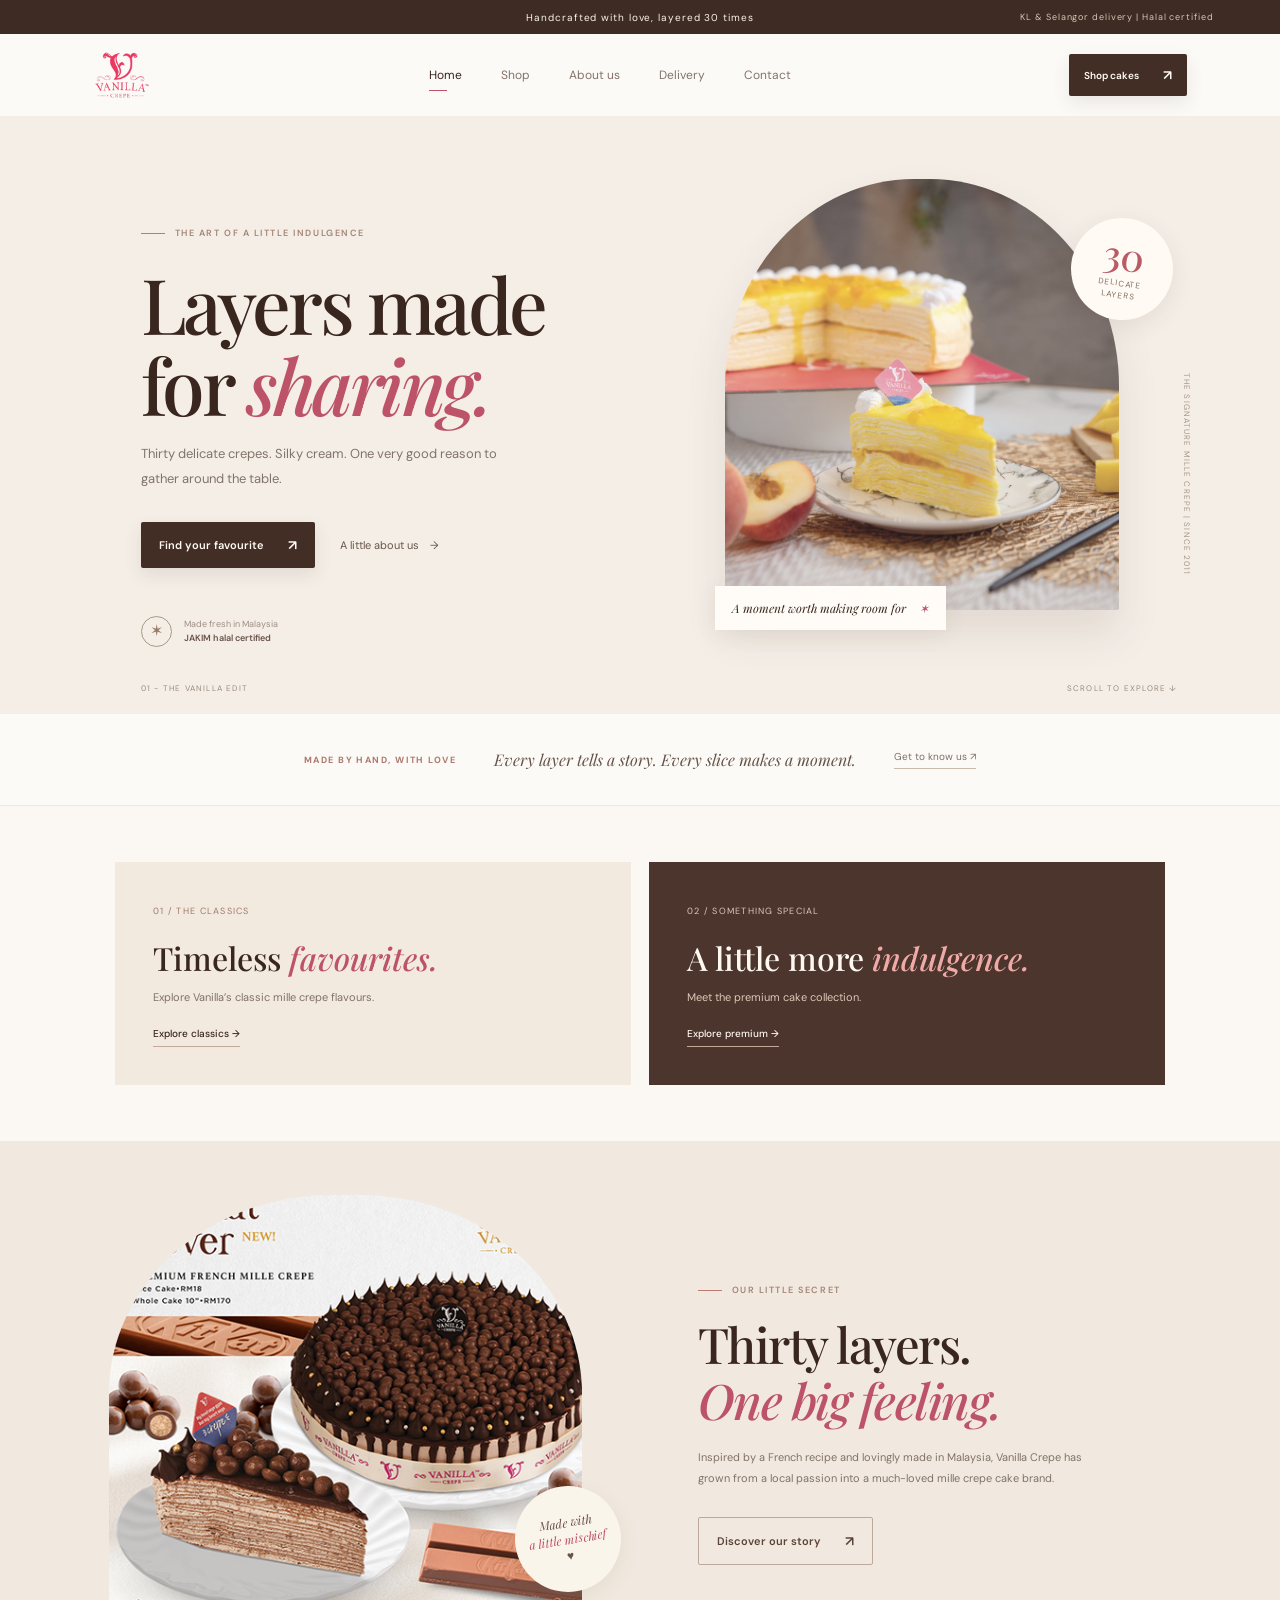
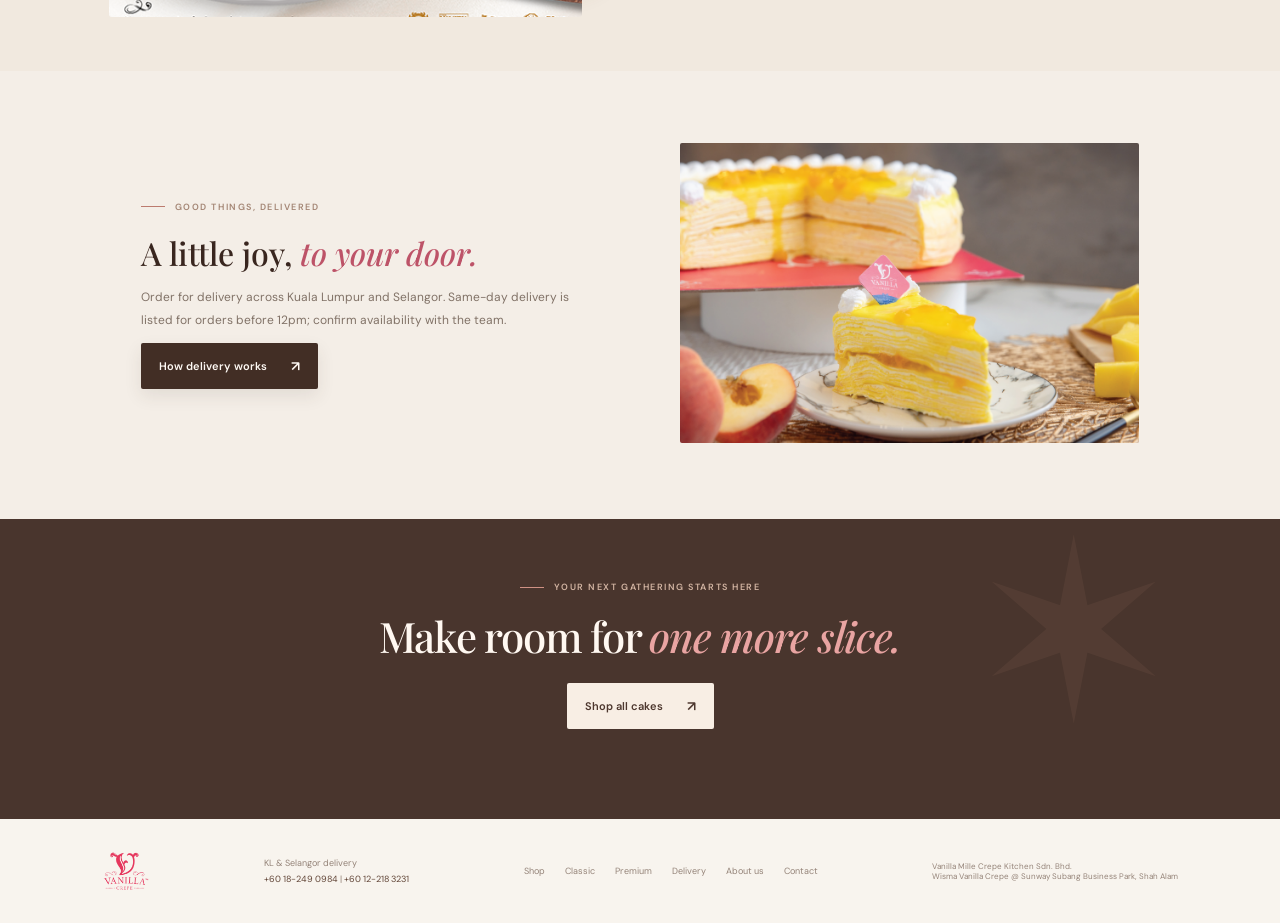
==== commit 2b0ae640: "Split Vanilla Crepe revamp into dedicated pages" ====
--- a/index.html
+++ b/index.html
@@ -1,40 +1 @@
-<!doctype html>
-<html lang="en">
-<head>
-  <meta charset="utf-8"><meta name="viewport" content="width=device-width,initial-scale=1">
-  <meta name="theme-color" content="#faf7f2"><meta name="description" content="Handcrafted mille crepe cakes from Vanilla Crepe. Made for your sweetest moments.">
-  <title>Vanilla Crepe | Layers made for sharing</title>
-  <link rel="preconnect" href="https://fonts.googleapis.com"><link rel="preconnect" href="https://fonts.gstatic.com" crossorigin>
-  <link href="https://fonts.googleapis.com/css2?family=DM+Sans:wght@400;500;600;700&family=Playfair+Display:ital,wght@0,500;0,600;0,700;1,500;1,600&display=swap" rel="stylesheet">
-  <link rel="stylesheet" href="styles.css"><link rel="stylesheet" href="commerce.css">
-</head>
-<body>
-  <div class="announcement"><span>Handcrafted with love, layered 30 times</span><span class="announce-right">KL &amp; Selangor delivery | Halal certified</span></div>
-  <header class="header"><a class="brand" href="#home" aria-label="Vanilla Crepe home"><img class="brand-logo" src="assets/vanilla-crepe-logo.png" alt="Vanilla Crepe"></a>
-    <button class="menu-toggle" aria-label="Open menu">&#9776;</button>
-    <nav class="nav"><a class="active" href="#home">Home</a><a href="#cakes">Our cakes</a><a href="#story">Our story</a><a href="#delivery">Delivery</a></nav>
-    <div class="head-actions"><a class="account" href="#story">Our craft</a><button class="bag-button" aria-label="Open shopping bag"><span>Bag</span><b id="bag-count">0</b></button></div>
-  </header>
-  <main id="home">
-    <section class="hero">
-      <div class="hero-copy"><div class="kicker"><span class="kicker-line"></span> THE ART OF A LITTLE INDULGENCE</div><h1>Layers made<br>for <em>sharing.</em></h1><p>Thirty delicate crepes. Silky cream. One very good reason to gather around the table.</p><div class="hero-buttons"><a class="button button-dark" href="#cakes">Find your favourite <span>&#8599;</span></a><a class="text-link" href="#story">A little about us <span>&rarr;</span></a></div><div class="hero-note"><span class="halal-stamp">&#10038;</span><span>Made fresh in Malaysia<br><b>JAKIM halal certified</b></span></div></div>
-      <div class="hero-visual"><div class="hero-photo"></div><div class="hero-badge"><span>30</span><small>delicate<br>layers</small></div><div class="hero-caption">A moment worth making room for <span>&#10038;</span></div><div class="hero-side-note">THE SIGNATURE MILLE CREPE | SINCE 2011</div></div>
-      <div class="hero-bottom"><span>01 - THE VANILLA EDIT</span><span>SCROLL TO EXPLORE &#8595;</span></div>
-    </section>
-    <section class="intro-strip"><p>MADE BY HAND, WITH LOVE</p><span>Every layer tells a story. Every slice makes a moment.</span><a href="#story">Get to know us &#8599;</a></section>
-    <section class="shop-section" id="cakes"><div class="section-top"><div><div class="kicker"><span class="kicker-line"></span> A LITTLE SOMETHING FOR EVERYONE</div><h2>Meet the <em>crepes.</em></h2><p class="section-description">Find a favourite for birthdays, reunions, and every little reason to celebrate.</p></div><a class="text-link desktop-link" href="#cakes">Explore the full menu <span>&rarr;</span></a></div>
-      <div class="filters" role="tablist"><button class="filter active" data-filter="all">Everything</button><button class="filter" data-filter="classic">Classic cakes</button><button class="filter" data-filter="premium">Premium cakes</button><button class="filter" data-filter="batik">Batik crepes</button></div>
-      <div class="catalog-tools"><label class="search-box"><span aria-hidden="true">&#8981;</span><input id="catalog-search" type="search" placeholder="Find a flavour..." aria-label="Search cakes"></label><span class="catalog-count" id="catalog-count"></span><label class="sort-box">Sort by <select id="catalog-sort" aria-label="Sort cakes"><option value="featured">Featured</option><option value="price-low">Price: low to high</option><option value="price-high">Price: high to low</option></select></label></div>
-      <div class="products" id="product-grid"></div><div class="mobile-menu-link"><a class="text-link" href="#cakes">Explore the full menu &rarr;</a></div>
-    </section>
-    <section class="story-section" id="story"><div class="story-image"><div class="story-image-inner"></div><span class="story-sticker">Made with<br><em>a little mischief</em> &#9829;</span></div><div class="story-copy"><div class="kicker"><span class="kicker-line"></span> OUR LITTLE SECRET</div><h2>Thirty layers.<br><em>One big feeling.</em></h2><p>Inspired by an original French recipe and made right here at home. We fold, spread and stack each delicate crepe by hand, so every bite feels like the first one.</p><p>For birthdays, reunions, Tuesdays, or just because. There is always a reason to share something lovely.</p><a class="button button-outline" href="#delivery">The Vanilla story <span>&#8599;</span></a><div class="story-sign">With love, <span>Vanilla Crepe</span></div></div></section>
-    <section class="promise" id="delivery"><div class="promise-heading"><div class="kicker"><span class="kicker-line"></span> GOOD THINGS, DELIVERED</div><h2>A little joy, <em>to your door.</em></h2></div><div class="promise-grid"><article><span class="promise-icon">&#10038;</span><b>Made fresh</b><p>Prepared with care in our kitchen, just for your celebration.</p></article><article><span class="promise-icon">&#8962;</span><b>KL &amp; Selangor delivery</b><p>Same-day delivery is listed for orders placed before 12pm. Availability is confirmed by the delivery team.</p></article><article><span class="promise-icon">&#9825;</span><b>Made to be shared</b><p>Choose a slice or whole cake, add a little note, make it yours.</p></article></div></section>
-    <section class="closing"><div class="kicker"><span class="kicker-line"></span> YOUR NEXT GATHERING STARTS HERE</div><h2>Make room for <em>one more slice.</em></h2><a class="button button-light" href="#cakes">Shop all cakes <span>&#8599;</span></a><span class="closing-flower">&#10038;</span></section>
-  </main>
-  <footer><a class="brand footer-brand" href="#home"><img class="brand-logo" src="assets/vanilla-crepe-logo.png" alt="Vanilla Crepe"></a><span>KL &amp; Selangor delivery<br><a href="tel:+60182490984">+60 18-249 0984</a> | <a href="tel:+60122183231">+60 12-218 3231</a></span><nav><a href="#cakes">Shop</a><a href="#delivery">Delivery</a><a href="#story">Our story</a></nav><small>Copyright 2026 Vanilla Mille Crepe Kitchen Sdn. Bhd.</small></footer>
-  <div class="scrim" id="scrim"></div><aside class="cart-drawer" id="cart-drawer" aria-label="Shopping bag"><div class="drawer-head"><div><span class="kicker">YOUR LITTLE BOX OF JOY</span><h2>Your bag <em id="drawer-count">(0)</em></h2></div><button class="close-drawer" aria-label="Close bag">&times;</button></div><div class="cart-items" id="cart-items"></div><div class="cart-footer"><div class="subtotal"><span>Subtotal</span><b id="subtotal">RM 0.00</b></div><small>Delivery is calculated at checkout.</small><button class="button button-dark checkout-button" id="checkout-button">Continue to checkout <span>&rarr;</span></button><div class="secure-note">&#9825; &nbsp; Thoughtful treats, safely checked out</div></div></aside>
-  <div class="checkout-modal" id="checkout-modal" aria-hidden="true"><div class="checkout-panel"><button class="checkout-close" aria-label="Close checkout">&times;</button><div id="checkout-content"></div></div></div>
-  <div class="toast" id="toast"></div>
-  <script src="assets/product-catalog.js"></script><script src="app.js"></script>
-</body>
-</html>
+<!doctype html><html lang="en"><head><meta charset="utf-8"><meta name="viewport" content="width=device-width,initial-scale=1"><meta name="theme-color" content="#faf7f2"><meta name="description" content="Vanilla Crepe handcrafted mille crepe cakes, delivery and company story."><title>Vanilla Crepe | Layers made for sharing</title><link rel="preconnect" href="https://fonts.googleapis.com"><link rel="preconnect" href="https://fonts.gstatic.com" crossorigin><link href="https://fonts.googleapis.com/css2?family=DM+Sans:wght@400;500;600;700&family=Playfair+Display:ital,wght@0,500;0,600;0,700;1,500;1,600&display=swap" rel="stylesheet"><link rel="stylesheet" href="styles.css"><link rel="stylesheet" href="commerce.css"></head><body><div class="announcement"><span>Handcrafted with love, layered 30 times</span><span class="announce-right">KL &amp; Selangor delivery | Halal certified</span></div><header class="header"><a class="brand" href="index.html" aria-label="Vanilla Crepe home"><img class="brand-logo" src="assets/vanilla-crepe-logo.png" alt="Vanilla Crepe"></a><button class="menu-toggle" aria-label="Open menu" aria-expanded="false">&#9776;</button><nav class="nav"><a class="active" href="index.html">Home</a><a href="shop.html">Shop</a><a href="about.html">About us</a><a href="delivery.html">Delivery</a><a href="contact.html">Contact</a></nav><div class="head-actions"><a class="button button-dark header-shop" href="shop.html">Shop cakes <span>&#8599;</span></a></div></header><main id="home"><section class="hero"><div class="hero-copy"><div class="kicker"><span class="kicker-line"></span> THE ART OF A LITTLE INDULGENCE</div><h1>Layers made<br>for <em>sharing.</em></h1><p>Thirty delicate crepes. Silky cream. One very good reason to gather around the table.</p><div class="hero-buttons"><a class="button button-dark" href="shop.html">Find your favourite <span>&#8599;</span></a><a class="text-link" href="about.html">A little about us <span>&rarr;</span></a></div><div class="hero-note"><span class="halal-stamp">&#10038;</span><span>Made fresh in Malaysia<br><b>JAKIM halal certified</b></span></div></div><div class="hero-visual"><div class="hero-photo"></div><div class="hero-badge"><span>30</span><small>delicate<br>layers</small></div><div class="hero-caption">A moment worth making room for <span>&#10038;</span></div><div class="hero-side-note">THE SIGNATURE MILLE CREPE | SINCE 2011</div></div><div class="hero-bottom"><span>01 - THE VANILLA EDIT</span><span>SCROLL TO EXPLORE &#8595;</span></div></section><section class="intro-strip"><p>MADE BY HAND, WITH LOVE</p><span>Every layer tells a story. Every slice makes a moment.</span><a href="about.html">Get to know us &#8599;</a></section><section class="home-links"><a class="home-link-card" href="classic-cakes.html"><span>01 / THE CLASSICS</span><h2>Timeless <em>favourites.</em></h2><p>Explore Vanilla’s classic mille crepe flavours.</p><b>Explore classics &rarr;</b></a><a class="home-link-card home-link-dark" href="premium-cakes.html"><span>02 / SOMETHING SPECIAL</span><h2>A little more <em>indulgence.</em></h2><p>Meet the premium cake collection.</p><b>Explore premium &rarr;</b></a></section><section class="story-section"><div class="story-image"><div class="story-image-inner"></div><span class="story-sticker">Made with<br><em>a little mischief</em> &#9829;</span></div><div class="story-copy"><div class="kicker"><span class="kicker-line"></span> OUR LITTLE SECRET</div><h2>Thirty layers.<br><em>One big feeling.</em></h2><p>Inspired by a French recipe and lovingly made in Malaysia, Vanilla Crepe has grown from a local passion into a much-loved mille crepe cake brand.</p><a class="button button-outline" href="about.html">Discover our story <span>&#8599;</span></a></div></section><section class="home-delivery"><div><div class="kicker"><span class="kicker-line"></span> GOOD THINGS, DELIVERED</div><h2>A little joy, <em>to your door.</em></h2><p>Order for delivery across Kuala Lumpur and Selangor. Same-day delivery is listed for orders before 12pm; confirm availability with the team.</p><a class="button button-dark" href="delivery.html">How delivery works <span>&#8599;</span></a></div><div class="delivery-art"><img src="assets/website-feature.png" alt="Vanilla Crepe cake ready to share"></div></section><section class="closing"><div class="kicker"><span class="kicker-line"></span> YOUR NEXT GATHERING STARTS HERE</div><h2>Make room for <em>one more slice.</em></h2><a class="button button-light" href="shop.html">Shop all cakes <span>&#8599;</span></a><span class="closing-flower">&#10038;</span></section></main><footer><a class="brand footer-brand" href="index.html"><img class="brand-logo" src="assets/vanilla-crepe-logo.png" alt="Vanilla Crepe"></a><span>KL &amp; Selangor delivery<br><a href="tel:+60182490984">+60 18-249 0984</a> | <a href="tel:+60122183231">+60 12-218 3231</a></span><nav><a href="shop.html">Shop</a><a href="classic-cakes.html">Classic</a><a href="premium-cakes.html">Premium</a><a href="delivery.html">Delivery</a><a href="about.html">About us</a><a href="contact.html">Contact</a></nav><small>Vanilla Mille Crepe Kitchen Sdn. Bhd.<br>Wisma Vanilla Crepe @ Sunway Subang Business Park, Shah Alam</small></footer><script src="site.js"></script></body></html>
--- a/styles.css
+++ b/styles.css
@@ -1,3 +1,7 @@
 :root{--ink:#39261f;--brown:#624638;--rose:#bd5368;--pale:#f8f4ee;--cream:#fcfaf7;--muted:#93847b;--line:#eae2d9;--serif:'Playfair Display',Georgia,serif;--sans:'DM Sans',Arial,sans-serif}*{box-sizing:border-box}html{scroll-behavior:smooth}body{margin:0;background:var(--cream);color:var(--ink);font-family:var(--sans);font-size:14px}a{color:inherit;text-decoration:none}button{font:inherit;color:inherit;cursor:pointer}.announcement{height:34px;background:#3e2b24;color:#faf4eb;display:flex;align-items:center;justify-content:center;position:relative;font-size:10px;letter-spacing:.09em}.announce-right{position:absolute;right:5.2%;font-size:9px;color:#d7c6b5}.header{height:82px;padding:0 7.3%;display:flex;align-items:center;justify-content:space-between;background:var(--cream);position:relative;z-index:4}.brand{display:flex;gap:9px;align-items:center}.brand-mark{width:36px;height:36px;border:1px solid #bd5368;color:#bd5368;border-radius:50%;display:grid;place-items:center;font:italic 25px var(--serif);position:relative}.brand-mark:after{content:'*';position:absolute;font-size:8px;right:-2px;top:-3px;color:#bd5368}.brand-name{font-size:12px;font-weight:700;letter-spacing:.15em;line-height:1.1}.brand-name small{display:block;font-size:8px;letter-spacing:.35em;color:#a79183;margin-top:4px}.nav{display:flex;gap:39px;font-size:12px;color:#81736a}.nav a{padding:9px 0;position:relative}.nav a.active,.nav a:hover{color:var(--ink)}.nav a.active:after{content:'';position:absolute;bottom:1px;left:0;width:18px;height:1px;background:var(--rose)}.head-actions{display:flex;align-items:center;gap:27px}.account{font-size:11px;color:#756359}.bag-button{border:0;background:none;display:flex;align-items:center;gap:9px;font-size:11px}.bag-button b{width:22px;height:22px;border-radius:50%;display:grid;place-items:center;background:#efe5dc;color:#503a30;font-size:10px}.menu-toggle{display:none;border:0;background:none;font-size:21px}.hero{min-height:598px;background:#f4eee7;display:grid;grid-template-columns:1fr 1fr;position:relative;padding:38px 8% 64px 11%;overflow:hidden}.hero-copy{padding-top:73px;position:relative;z-index:1}.kicker{font-size:9px;letter-spacing:.17em;font-weight:600;color:#a38574;display:flex;align-items:center;gap:10px}.kicker-line{height:1px;width:24px;background:#bc7b6f;display:inline-block}.hero h1{font:500 clamp(54px,6vw,82px)/1.05 var(--serif);letter-spacing:-.045em;margin:24px 0 18px}.hero h1 em,.section-top h2 em,.story-copy h2 em,.promise h2 em,.closing h2 em{font-weight:500;color:var(--rose)}.hero-copy>p{color:#82746b;font-size:13px;line-height:1.9;max-width:356px;margin:0}.hero-buttons{display:flex;align-items:center;gap:25px;margin-top:30px}.button{display:inline-flex;align-items:center;justify-content:space-between;gap:24px;padding:14px 18px;border-radius:2px;font-size:11px;font-weight:600;border:0}.button span{font-size:14px}.button-dark{background:#422e25;color:#fffaf5;box-shadow:0 7px 18px #422e2519;transition:.2s}.button-dark:hover{background:#664536;transform:translateY(-1px)}.text-link{font-size:11px;color:#69564c}.text-link span{margin-left:8px}.hero-note{display:flex;align-items:center;gap:12px;margin-top:48px;color:#a08f84;font-size:9px;line-height:1.6}.hero-note b{font-weight:600;color:#685349}.halal-stamp{border:1px solid #a99988;width:31px;height:31px;display:grid;place-items:center;border-radius:50%;font-size:16px;color:#997c68}.hero-visual{position:relative;min-height:490px;margin-left:5%}.hero-photo{position:absolute;left:8%;top:5%;width:80%;height:87%;background:linear-gradient(0deg,#48332b12,#48332b00 55%),url('assets/website-feature.png') center/cover no-repeat;border-radius:48% 48% 2px 2px;filter:saturate(.84);box-shadow:0 23px 40px #694a3820}.hero-photo:after{content:'';position:absolute;inset:0;background:#f6d9cb16;border-radius:inherit}.hero-badge{position:absolute;right:1%;top:13%;width:102px;height:102px;background:#fffaf4;border-radius:50%;display:flex;flex-direction:column;justify-content:center;align-items:center;transform:rotate(8deg);box-shadow:0 7px 24px #55351e18}.hero-badge span{font:500 38px var(--serif);line-height:.94;color:#b95b65}.hero-badge small{font-size:8px;text-transform:uppercase;text-align:center;letter-spacing:.12em;color:#806d60;line-height:1.5;margin-top:5px}.hero-caption{position:absolute;bottom:4%;left:6%;background:#fffcf7;padding:14px 17px;font:italic 12px var(--serif);box-shadow:0 5px 22px #53371d12}.hero-caption span{color:var(--rose);padding-left:10px}.hero-side-note{position:absolute;right:-3%;bottom:15%;writing-mode:vertical-rl;letter-spacing:.14em;font-size:8px;color:#a89587}.hero-bottom{position:absolute;bottom:21px;left:11%;right:8%;display:flex;justify-content:space-between;color:#9b8b7e;font-size:8px;letter-spacing:.15em}.intro-strip{min-height:92px;display:flex;align-items:center;justify-content:center;gap:38px;background:#fcfaf7;border-bottom:1px solid #eee8e0}.intro-strip p{font-size:9px;letter-spacing:.16em;color:#ae786c;font-weight:700}.intro-strip span{font:italic 16px var(--serif);color:#665349}.intro-strip a{font-size:10px;color:#806e61;border-bottom:1px solid #cbb9aa;padding-bottom:5px}.shop-section{padding:94px 9% 100px;background:#fcfaf7}.section-top{display:flex;align-items:end;justify-content:space-between}.section-top h2,.promise h2,.closing h2{font:500 clamp(37px,4vw,51px)/1.1 var(--serif);letter-spacing:-.03em;margin:16px 0 0}.desktop-link{margin-bottom:8px;border-bottom:1px solid #d9c9bd;padding-bottom:8px}.filters{display:flex;align-items:center;gap:25px;border-bottom:1px solid var(--line);margin-top:42px;margin-bottom:28px}.filter{background:none;border:0;padding:0 0 14px;color:#9d8d82;font-size:10px;position:relative}.filter span{font-size:8px;padding-left:5px;color:#c3a89b}.filter.active{color:#503b31}.filter.active:after{content:'';height:1px;position:absolute;bottom:-1px;left:0;right:0;background:var(--rose)}.products{display:grid;grid-template-columns:repeat(3,1fr);gap:35px 21px}.product-card{position:relative;min-width:0}.product-image{height:267px;background-color:#f1e9df;position:relative;overflow:hidden;display:grid;place-items:center}.product-photo{position:absolute;inset:0;background-image:url('assets/menu.jpeg');background-repeat:no-repeat;background-size:160% auto;transition:transform .5s}.product-card:hover .product-photo{transform:scale(1.035)}.product-photo:after{content:'';position:absolute;inset:0;background:linear-gradient(0deg,#5b3a260b,transparent 40%)}.product-image.p-vanilla .product-photo{background-position:75% 38%}.product-image.p-milo .product-photo{background-position:24% 38%}.product-image.p-matcha .product-photo{background-position:76% 39%}.product-image.p-tiramisu .product-photo{background-position:52% 17%}.product-image.p-oreo .product-photo{background-position:77% 58%}.product-image.p-rainbow .product-photo{background-position:96% 18%}.product-image.p-cup .product-photo{background-image:url('assets/cups.jpeg');background-size:cover;background-position:center}.product-image.p-batik .product-photo{background-image:url('assets/batik-cups.jpeg');background-size:cover;background-position:center}.product-badge{position:absolute;top:12px;left:12px;background:#fffaf4;padding:7px 9px;text-transform:uppercase;font-size:8px;letter-spacing:.1em;color:#9b6f5e;z-index:1}.quick-add{position:absolute;bottom:13px;right:13px;width:37px;height:37px;border:0;border-radius:50%;background:#fffaf4;color:#604839;font-size:19px;box-shadow:0 4px 14px #33221920;transition:.2s;z-index:2}.quick-add:hover{background:#4c342a;color:white}.product-info{display:flex;align-items:start;justify-content:space-between;padding-top:15px;gap:8px}.product-info h3{font:500 18px var(--serif);margin:0 0 6px}.product-info p{font-size:10px;color:#93847a;margin:0;line-height:1.6}.product-price{text-align:right;white-space:nowrap;font-size:11px;color:#49352c;font-weight:600;padding-top:4px}.product-price small{display:block;color:#aa9689;font-size:8px;font-weight:400;margin-top:5px}.mobile-menu-link{display:none}.story-section{background:#f1e9df;display:grid;grid-template-columns:1fr 1fr;min-height:530px}.story-image{min-height:500px;position:relative;padding:54px 9% 54px 17%}.story-image-inner{width:100%;height:100%;min-height:390px;background:url('assets/products/kit-kat-mille-crepe-cake.png') center/cover no-repeat;filter:saturate(.8);border-radius:47% 47% 3px 3px}.story-sticker{position:absolute;bottom:15%;right:3%;background:#faf5eb;width:106px;height:106px;border-radius:50%;display:grid;place-content:center;text-align:center;font:italic 12px/1.4 var(--serif);color:#6c5145;transform:rotate(-9deg);box-shadow:0 6px 20px #634b3615}.story-sticker em{color:var(--rose)}.story-copy{padding:92px 14% 55px 9%;align-self:center}.story-copy h2{font:500 clamp(37px,4vw,49px)/1.13 var(--serif);letter-spacing:-.03em;margin:20px 0}.story-copy p{font-size:11px;color:#807267;line-height:1.95;max-width:390px}.button-outline{border:1px solid #bca99b;background:transparent;margin-top:16px;color:#5b4337}.button-outline:hover{background:#fffaf5}.story-sign{margin-top:28px;color:#98867a;font-size:10px}.story-sign span{font:italic 18px var(--serif);color:#8c4d51;margin-left:5px}.promise{padding:84px 11% 90px;display:grid;grid-template-columns:.9fr 1.4fr;align-items:center;gap:6%}.promise h2{font-size:39px;line-height:1.15}.promise-grid{display:grid;grid-template-columns:repeat(3,1fr);gap:26px;padding-top:12px}.promise-grid article{border-left:1px solid #e8dfd6;padding:0 0 0 17px}.promise-icon{display:block;color:#b8666e;font-size:22px;margin-bottom:16px}.promise-grid b{font:500 15px var(--serif)}.promise-grid p{font-size:10px;line-height:1.7;color:#918176;margin:9px 0 0}.closing{min-height:300px;background:#49352d;color:#fff8f1;text-align:center;position:relative;padding:62px 20px 65px;overflow:hidden}.closing .kicker{color:#d3b5a3;justify-content:center}.closing .kicker-line{background:#cf9184}.closing h2{font-size:42px;margin:20px 0 24px;position:relative;z-index:1}.closing h2 em{color:#e9a4a2}.button-light{background:#f8eee4;color:#4d372e;position:relative;z-index:1}.button-light:hover{background:white}.closing-flower{position:absolute;color:#79584a;font-size:250px;right:8%;top:-47px;opacity:.22}footer{padding:28px 8%;display:flex;align-items:center;justify-content:space-between;background:#f8f4ee;color:#948378;font-size:9px}footer nav{display:flex;gap:20px}footer .brand-name{color:#59463a}footer .brand-mark{width:30px;height:30px;font-size:20px}footer small{font-size:8px}.scrim{position:fixed;inset:0;background:#2b201b80;z-index:9;opacity:0;pointer-events:none;transition:.25s}.scrim.show{opacity:1;pointer-events:auto}.cart-drawer{position:fixed;z-index:10;right:0;top:0;height:100%;width:min(420px,100%);background:#fcfaf7;transform:translateX(102%);transition:transform .3s;display:flex;flex-direction:column;padding:29px 28px}.cart-drawer.open{transform:translateX(0)}.drawer-head{display:flex;justify-content:space-between;align-items:center;border-bottom:1px solid var(--line);padding-bottom:20px}.drawer-head .kicker{font-size:8px}.drawer-head h2{font:500 27px var(--serif);margin:6px 0 0}.drawer-head h2 em{font-size:15px;color:#9b887b;font-style:normal}.close-drawer,.checkout-close{background:none;border:0;font-size:27px;color:#88776c}.cart-items{overflow:auto;flex:1}.cart-empty{padding:48px 6px;text-align:center;color:#8e7d72;font:italic 16px var(--serif);line-height:1.7}.cart-empty span{display:block;font-size:30px;color:#c8867e;margin-bottom:10px}.cart-line{display:grid;grid-template-columns:76px 1fr auto;gap:13px;padding:17px 0;border-bottom:1px solid var(--line);align-items:center}.cart-thumb{height:72px;background:url('assets/menu.jpeg') 100% 24%/220% auto #f1e8df}.cart-line:nth-child(even) .cart-thumb{background-position:0% 41%}.cart-line h3{font:500 15px var(--serif);margin:0 0 4px}.cart-line small{font-size:9px;color:#948378}.cart-line .line-price{font-size:11px;font-weight:600}.quantity{display:flex;gap:11px;align-items:center;margin-top:8px}.quantity button{background:none;border:0;padding:0;color:#8c7568}.quantity span{font-size:10px}.remove-line{background:none;border:0;color:#aa9588;text-decoration:underline;font-size:8px;padding:5px 0}.cart-footer{border-top:1px solid var(--line);padding-top:18px}.subtotal{display:flex;justify-content:space-between;font-size:12px}.subtotal b{font-size:14px}.cart-footer>small{color:#98877b;display:block;font-size:9px;margin-top:6px}.checkout-button{width:100%;margin-top:18px}.secure-note{text-align:center;color:#aa998e;font-size:9px;margin-top:14px}.checkout-modal{position:fixed;inset:0;z-index:15;background:#281d187a;display:none;align-items:center;justify-content:center;padding:18px}.checkout-modal.show{display:flex}.checkout-panel{position:relative;background:#fcfaf7;width:min(820px,100%);max-height:min(91vh,850px);overflow:auto;padding:38px 45px 40px;box-shadow:0 20px 70px #24181135}.checkout-close{position:absolute;right:19px;top:13px}.checkout-title .kicker{margin-bottom:9px}.checkout-title h2{font:500 34px var(--serif);margin:0 0 8px}.checkout-title h2 em{color:var(--rose);font-weight:500}.checkout-title>p{font-size:10px;color:#8e7e72;margin:0 0 24px}.steps{display:flex;gap:8px;margin-bottom:24px}.step{font-size:9px;color:#b09e92;display:flex;align-items:center;gap:7px}.step:not(:last-child):after{content:'';width:35px;height:1px;background:#e8dfd6;margin:0 5px}.step span{width:20px;height:20px;border:1px solid #ded2c8;border-radius:50%;display:grid;place-items:center;font-size:8px}.step.active{color:#594237}.step.active span{background:#49352d;border-color:#49352d;color:white}.checkout-grid{display:grid;grid-template-columns:1.25fr .75fr;gap:30px}.checkout-form{display:grid;grid-template-columns:1fr 1fr;gap:0 12px}.form-section-title{grid-column:span 2;font:500 16px var(--serif);margin:0 0 13px}.field{margin-bottom:11px}.field.full{grid-column:span 2}.field label{display:block;color:#88786e;font-size:9px;margin-bottom:6px}.field input,.field select,.field textarea{width:100%;border:1px solid #e5dcd3;background:white;padding:11px 10px;font:10px var(--sans);color:#49372f;border-radius:0;outline:none}.field input:focus,.field select:focus,.field textarea:focus{border-color:#aa7a6b}.field textarea{resize:vertical;min-height:61px}.payment-options{display:flex;flex-direction:column;gap:8px}.payment-option{border:1px solid #e6ddd4;background:white;padding:11px;display:flex;gap:9px;align-items:center;font-size:10px}.payment-option input{accent-color:#51392e}.payment-option span{margin-left:auto;color:#a18e82;font-size:8px}.order-summary{background:#f4eee7;padding:18px;height:max-content}.order-summary h3{font:500 17px var(--serif);margin:0 0 15px}.summary-line{display:flex;justify-content:space-between;font-size:9px;color:#796a60;margin:10px 0;gap:12px}.summary-line.total{border-top:1px solid #ded3c9;padding-top:12px;font-size:11px;font-weight:700;color:#453229}.summary-products{border-bottom:1px solid #ded3c9;padding-bottom:6px}.summary-actions{margin-top:14px}.pay-button{width:100%;margin-top:14px}.fiuu-note{font-size:8px;line-height:1.6;color:#9b897e;text-align:center;margin-top:11px}.order-success{text-align:center;padding:44px 10px}.success-mark{width:54px;height:54px;border-radius:50%;background:#e7efe5;color:#638662;display:grid;place-items:center;font-size:25px;margin:0 auto 18px}.order-success h2{font:500 35px var(--serif);margin:0 0 10px}.order-success h2 em{color:var(--rose)}.order-success p{color:#8a7a6f;font-size:11px;line-height:1.7;max-width:370px;margin:0 auto 23px}.order-id{font-size:9px;color:#a18c7f;letter-spacing:.1em;margin-bottom:24px}.toast{position:fixed;bottom:24px;left:50%;transform:translate(-50%,20px);background:#49352d;color:white;padding:12px 19px;font-size:10px;z-index:30;opacity:0;transition:.25s;pointer-events:none}.toast.show{opacity:1;transform:translate(-50%,0)}
 @media(max-width:900px){.header{padding:0 5%}.hero{padding-left:8%;padding-right:6%}.hero h1{font-size:68px}.hero-visual{margin-left:0}.hero-photo{width:88%}.shop-section{padding:78px 6%}.product-image{height:225px}.story-copy{padding:65px 9% 45px 6%}.story-image{padding-left:12%}.promise{padding:70px 7%;grid-template-columns:1fr;gap:30px}.promise-grid{max-width:750px}.announce-right{right:4%}}
 @media(max-width:640px){.announcement{font-size:8px;height:31px}.announce-right{display:none}.header{height:68px;padding:0 5%}.menu-toggle{display:block;order:3;color:#503b31}.nav{display:none;position:absolute;top:68px;left:0;right:0;background:#fcfaf7;padding:18px 7%;box-shadow:0 12px 16px #452f2110;flex-direction:column;gap:10px}.nav.open{display:flex}.nav a{padding:8px 0}.head-actions{margin-left:auto;margin-right:18px}.account{display:none}.hero{grid-template-columns:1fr;padding:34px 7% 55px;min-height:770px}.hero-copy{padding:25px 0 0}.hero h1{font-size:63px;margin:20px 0 13px}.hero-copy>p{font-size:12px;max-width:325px}.hero-buttons{gap:15px;margin-top:23px}.button{padding:13px 14px;font-size:10px;gap:15px}.hero-note{position:absolute;top:287px;left:0;margin:0}.hero-visual{min-height:347px;margin:69px 0 0 1%}.hero-photo{left:6%;top:1%;width:77%;height:97%;background-size:cover;background-position:center}.hero-badge{width:78px;height:78px;right:4%;top:8%}.hero-badge span{font-size:29px}.hero-badge small{font-size:7px}.hero-caption{font-size:10px;bottom:1%;left:1%;padding:11px 12px}.hero-side-note{right:-3%;bottom:20%;font-size:7px}.hero-bottom{left:7%;right:7%;font-size:7px;bottom:16px}.intro-strip{padding:24px 7%;display:grid;grid-template-columns:1fr auto;gap:6px 16px;min-height:88px}.intro-strip p{margin:0;grid-column:1}.intro-strip span{grid-column:1;grid-row:2;font-size:14px}.intro-strip a{grid-column:2;grid-row:1/3;font-size:9px}.shop-section{padding:67px 5% 70px}.section-top{align-items:start}.section-top h2,.promise h2{font-size:39px}.desktop-link{display:none}.filters{margin-top:27px;gap:21px;overflow:auto;white-space:nowrap}.products{grid-template-columns:repeat(2,minmax(0,1fr));gap:25px 12px}.product-image{height:auto;aspect-ratio:.93}.product-info h3{font-size:15px}.product-info p{font-size:9px}.product-price{font-size:10px}.product-price small{font-size:7px}.product-badge{font-size:7px;top:8px;left:8px;padding:6px}.quick-add{width:32px;height:32px;right:8px;bottom:8px}.mobile-menu-link{display:block;text-align:center;margin-top:35px}.story-section{grid-template-columns:1fr}.story-image{min-height:370px;padding:42px 18% 20px 13%}.story-image-inner{min-height:310px}.story-sticker{right:7%;bottom:13%;width:87px;height:87px;font-size:10px}.story-copy{padding:35px 8% 52px}.story-copy h2{font-size:39px}.story-copy p{font-size:10px}.promise{padding:64px 7%}.promise-grid{grid-template-columns:1fr;gap:22px}.promise-grid article{padding-left:13px}.promise-icon{margin-bottom:6px}.promise-grid p{margin-top:5px}.closing{min-height:267px;padding:55px 12px}.closing h2{font-size:35px}.closing-flower{right:-12%;font-size:180px}footer{padding:25px 6%;display:grid;grid-template-columns:1fr 1fr;gap:20px 12px}footer>span{justify-self:end;text-align:right;font-size:8px}footer nav{grid-column:1;grid-row:2}footer small{grid-column:2;grid-row:2;text-align:right;line-height:1.5}.checkout-panel{padding:34px 20px 25px}.checkout-title h2{font-size:28px}.checkout-title>p{font-size:9px}.steps{gap:4px}.step{font-size:8px;gap:4px}.step:not(:last-child):after{width:13px;margin:0 1px}.checkout-grid{grid-template-columns:1fr;gap:18px}.checkout-form{grid-template-columns:1fr 1fr}.field.full,.form-section-title{grid-column:span 2}.order-summary{grid-row:1}.payment-options{gap:6px}.cart-drawer{padding:24px 20px}.drawer-head h2{font-size:25px}}
+/* Dedicated editorial and category pages */
+.brand-logo{display:block;width:156px;height:auto;max-height:62px;object-fit:contain}.footer-brand .brand-logo{width:128px;max-height:48px}.header-shop{padding:12px 15px;font-size:10px}.page-hero{padding:92px 11% 78px;background:#f4eee7}.page-hero h1{font:500 clamp(46px,6vw,74px)/1.08 var(--serif);letter-spacing:-.04em;margin:21px 0}.page-hero h1 em,.editorial-copy h2 em,.category-list h2 em,.address-panel h2 em,.steps-section h2 em,.delivery-note h2 em,.contact-details h2 em,.home-links h2 em,.home-delivery h2 em{color:var(--rose);font-weight:500}.page-hero p{color:#817267;line-height:1.9;max-width:570px;font-size:13px;margin:0 0 24px}.editorial-grid{display:grid;grid-template-columns:1fr 1fr;min-height:500px;background:#fbf8f3}.editorial-photo{min-height:440px;background:url('assets/products/kit-kat-mille-crepe-cake.png') center/cover no-repeat;margin:58px 8% 58px 18%;border-radius:48% 48% 2px 2px}.editorial-copy{align-self:center;padding:70px 15% 70px 5%}.editorial-copy h2,.steps-section h2,.address-panel h2,.delivery-note h2{font:500 clamp(34px,4vw,49px)/1.15 var(--serif);letter-spacing:-.03em;margin:18px 0}.editorial-copy p,.category-list p,.delivery-note p,.contact-details p{font-size:12px;line-height:1.9;color:#817267}.milestone-band{display:flex;justify-content:space-around;padding:36px 10%;background:#4b352d;color:#fff8f1}.milestone-band div{display:grid;gap:7px}.milestone-band b{font:500 32px var(--serif);color:#efb1a9}.milestone-band span{font-size:10px;color:#e0d2c7}.address-panel{text-align:center;padding:74px 20px;background:#f4eee7}.address-panel .kicker,.steps-section>.kicker{justify-content:center}.address-panel p{font-size:12px;line-height:1.9;color:#817267}.steps-section{padding:76px 10% 92px}.steps-section>h2{text-align:center;margin-bottom:35px}.delivery-steps{display:grid;grid-template-columns:repeat(4,1fr);gap:16px}.delivery-steps article{padding:25px 20px;background:#f6f0e9;min-height:190px}.delivery-steps article>b{color:#bc6870;font:italic 24px var(--serif)}.delivery-steps h3{font:500 19px var(--serif);margin:22px 0 8px}.delivery-steps p{font-size:11px;line-height:1.8;color:#817267}.page-hero-delivery{background:linear-gradient(90deg,#f4eee7 55%,#f4eee790),url('assets/website-feature.png') right center/cover no-repeat}.page-hero-premium{background:linear-gradient(90deg,#f4eee7 55%,#f4eee790),url('assets/products/famous-amos-mille-crepe-cake.png') right center/cover no-repeat}.delivery-note{display:grid;grid-template-columns:1fr 1fr;align-items:center;gap:7%;padding:68px 12%;background:#f4eee7}.delivery-art img{width:100%;height:270px;object-fit:cover;border-radius:2px}.delivery-note p{max-width:480px}.category-list{padding:64px 12% 78px;background:#fbf8f3}.category-list h2{font:500 38px var(--serif);margin:0 0 12px}.category-list p{max-width:650px;margin-bottom:20px}.contact-layout{display:grid;grid-template-columns:1.3fr .7fr;gap:8%;padding:70px 12% 90px;background:#fbf8f3}.contact-details{display:grid;gap:30px}.contact-details article{border-bottom:1px solid var(--line);padding-bottom:25px}.contact-details article>span{font-size:9px;letter-spacing:.16em;color:#aa8070}.contact-details h2{font:500 26px var(--serif);margin:10px 0}.contact-details a:not(.button){color:#73594a;text-decoration:underline;text-underline-offset:3px}.contact-visual{background:#f3ece4;min-height:390px;display:grid;place-content:center;text-align:center;padding:25px}.contact-visual img{width:210px;max-width:100%;margin:auto}.contact-visual p{font:italic 18px/1.7 var(--serif);color:#846b5b}.home-links{display:grid;grid-template-columns:1fr 1fr;gap:18px;padding:56px 9%;background:#fbf8f3}.home-link-card{padding:38px;background:#f2e9df;min-height:215px}.home-link-card>span{font-size:9px;letter-spacing:.14em;color:#9e7c6b}.home-links h2,.home-delivery h2{font:500 32px var(--serif);margin:18px 0 9px}.home-link-card p{font-size:11px;color:#817267}.home-link-card>b{display:inline-block;margin-top:12px;font-size:10px;font-weight:500;border-bottom:1px solid #c3a99a;padding-bottom:6px}.home-link-dark{background:#4b352d;color:#fff8f1}.home-link-dark>span,.home-link-dark p{color:#dbc9b8}.home-link-dark h2 em{color:#efaaa7}.home-delivery{display:grid;grid-template-columns:1fr 1fr;gap:8%;align-items:center;padding:72px 11%;background:#f4eee7}.home-delivery p{max-width:480px;color:#817267;font-size:12px;line-height:1.9}.home-delivery .delivery-art img{height:300px}
+@media(max-width:760px){.brand-logo{width:127px;max-height:52px}.header-shop{display:none}.nav.nav-open{display:flex;position:absolute;top:82px;left:0;right:0;background:#fcfaf7;padding:18px 7%;box-shadow:0 12px 20px #38261f14;flex-direction:column;gap:12px;z-index:6}.menu-toggle{display:block}.milestone-band{gap:23px;flex-wrap:wrap}.milestone-band div{min-width:36%}.editorial-grid,.delivery-note,.contact-layout,.home-delivery{grid-template-columns:1fr}.editorial-photo{min-height:320px;margin:35px 10% 0}.editorial-copy{padding:45px 10% 55px}.delivery-steps{grid-template-columns:1fr 1fr}.steps-section{padding:55px 7%}.contact-layout{padding:48px 8%}.contact-visual{min-height:260px}.home-links{padding:35px 7%;grid-template-columns:1fr}.home-link-card{min-height:180px;padding:30px}.home-delivery{padding:52px 8%}.home-delivery .delivery-art img{height:230px}.page-hero{padding:64px 8% 58px}.page-hero-delivery,.page-hero-premium{background-image:linear-gradient(90deg,#f4eee7eF,#f4eee7c9),url('assets/website-feature.png')}}
+.policy-links{display:flex;gap:11px;margin-bottom:8px}.policy-links a{text-decoration:underline;text-underline-offset:2px}
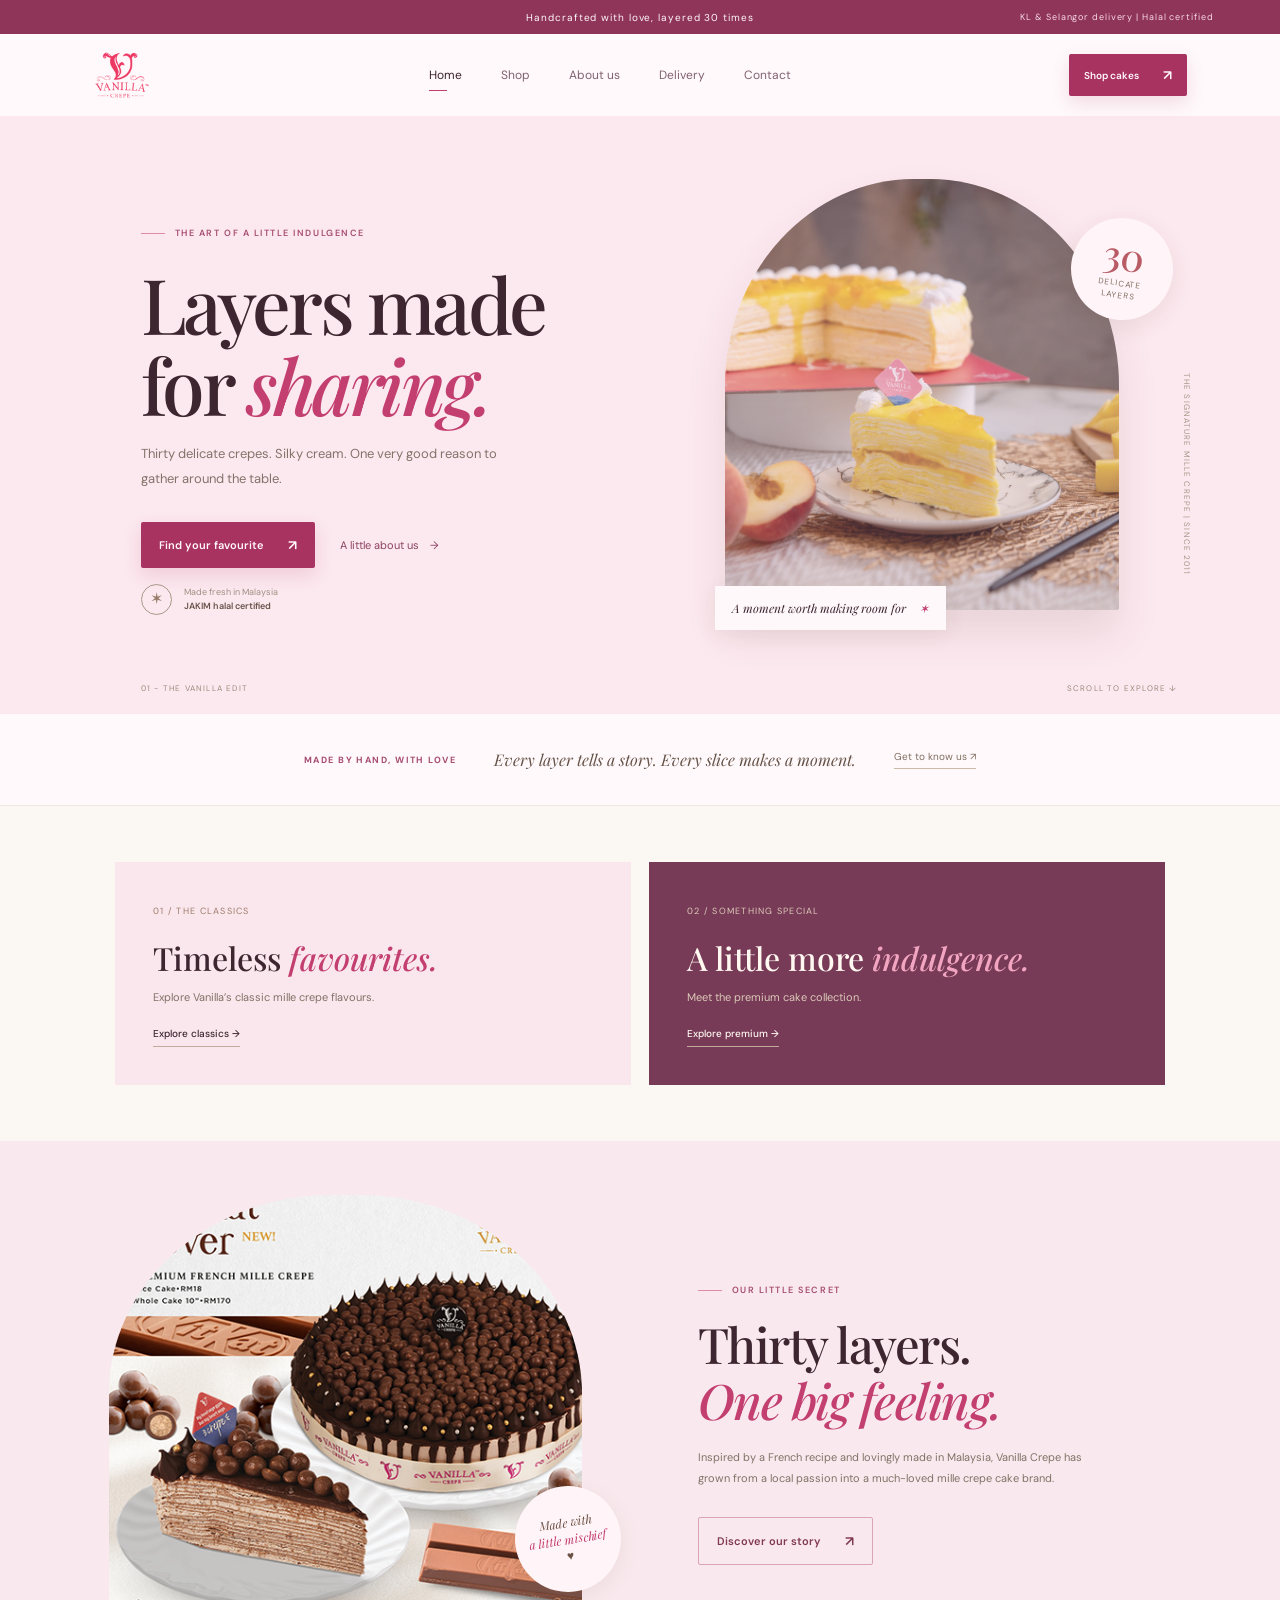
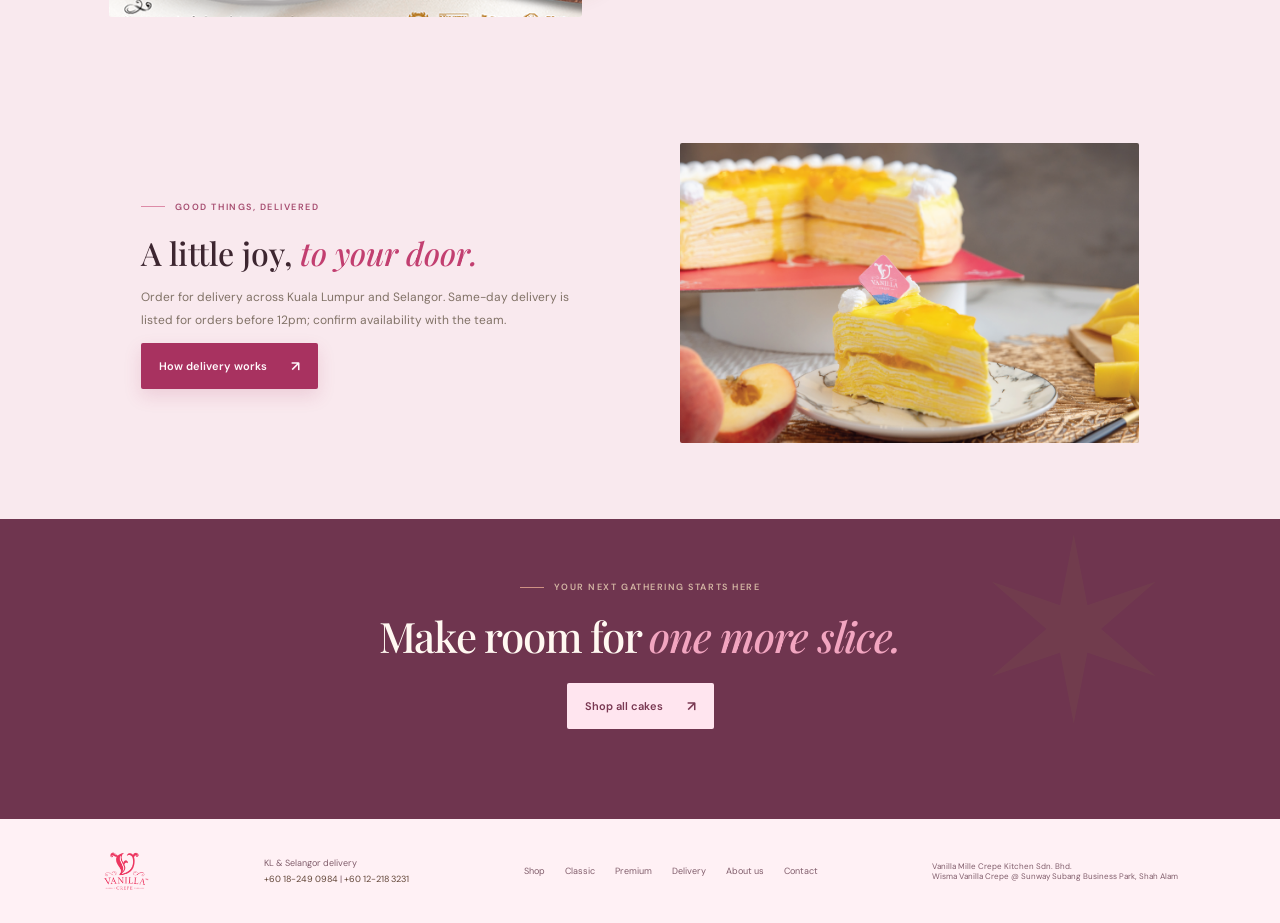
==== commit 1de646d9: "Keep mobile halal badge below hero buttons" ====
--- a/index.html
+++ b/index.html
@@ -1 +1 @@
-<!doctype html><html lang="en"><head><meta charset="utf-8"><meta name="viewport" content="width=device-width,initial-scale=1"><meta name="theme-color" content="#faf7f2"><meta name="description" content="Vanilla Crepe handcrafted mille crepe cakes, delivery and company story."><title>Vanilla Crepe | Layers made for sharing</title><link rel="preconnect" href="https://fonts.googleapis.com"><link rel="preconnect" href="https://fonts.gstatic.com" crossorigin><link href="https://fonts.googleapis.com/css2?family=DM+Sans:wght@400;500;600;700&family=Playfair+Display:ital,wght@0,500;0,600;0,700;1,500;1,600&display=swap" rel="stylesheet"><link rel="stylesheet" href="styles.css"><link rel="stylesheet" href="commerce.css"></head><body><div class="announcement"><span>Handcrafted with love, layered 30 times</span><span class="announce-right">KL &amp; Selangor delivery | Halal certified</span></div><header class="header"><a class="brand" href="index.html" aria-label="Vanilla Crepe home"><img class="brand-logo" src="assets/vanilla-crepe-logo.png" alt="Vanilla Crepe"></a><button class="menu-toggle" aria-label="Open menu" aria-expanded="false">&#9776;</button><nav class="nav"><a class="active" href="index.html">Home</a><a href="shop.html">Shop</a><a href="about.html">About us</a><a href="delivery.html">Delivery</a><a href="contact.html">Contact</a></nav><div class="head-actions"><a class="button button-dark header-shop" href="shop.html">Shop cakes <span>&#8599;</span></a></div></header><main id="home"><section class="hero"><div class="hero-copy"><div class="kicker"><span class="kicker-line"></span> THE ART OF A LITTLE INDULGENCE</div><h1>Layers made<br>for <em>sharing.</em></h1><p>Thirty delicate crepes. Silky cream. One very good reason to gather around the table.</p><div class="hero-buttons"><a class="button button-dark" href="shop.html">Find your favourite <span>&#8599;</span></a><a class="text-link" href="about.html">A little about us <span>&rarr;</span></a></div><div class="hero-note"><span class="halal-stamp">&#10038;</span><span>Made fresh in Malaysia<br><b>JAKIM halal certified</b></span></div></div><div class="hero-visual"><div class="hero-photo"></div><div class="hero-badge"><span>30</span><small>delicate<br>layers</small></div><div class="hero-caption">A moment worth making room for <span>&#10038;</span></div><div class="hero-side-note">THE SIGNATURE MILLE CREPE | SINCE 2011</div></div><div class="hero-bottom"><span>01 - THE VANILLA EDIT</span><span>SCROLL TO EXPLORE &#8595;</span></div></section><section class="intro-strip"><p>MADE BY HAND, WITH LOVE</p><span>Every layer tells a story. Every slice makes a moment.</span><a href="about.html">Get to know us &#8599;</a></section><section class="home-links"><a class="home-link-card" href="classic-cakes.html"><span>01 / THE CLASSICS</span><h2>Timeless <em>favourites.</em></h2><p>Explore Vanilla’s classic mille crepe flavours.</p><b>Explore classics &rarr;</b></a><a class="home-link-card home-link-dark" href="premium-cakes.html"><span>02 / SOMETHING SPECIAL</span><h2>A little more <em>indulgence.</em></h2><p>Meet the premium cake collection.</p><b>Explore premium &rarr;</b></a></section><section class="story-section"><div class="story-image"><div class="story-image-inner"></div><span class="story-sticker">Made with<br><em>a little mischief</em> &#9829;</span></div><div class="story-copy"><div class="kicker"><span class="kicker-line"></span> OUR LITTLE SECRET</div><h2>Thirty layers.<br><em>One big feeling.</em></h2><p>Inspired by a French recipe and lovingly made in Malaysia, Vanilla Crepe has grown from a local passion into a much-loved mille crepe cake brand.</p><a class="button button-outline" href="about.html">Discover our story <span>&#8599;</span></a></div></section><section class="home-delivery"><div><div class="kicker"><span class="kicker-line"></span> GOOD THINGS, DELIVERED</div><h2>A little joy, <em>to your door.</em></h2><p>Order for delivery across Kuala Lumpur and Selangor. Same-day delivery is listed for orders before 12pm; confirm availability with the team.</p><a class="button button-dark" href="delivery.html">How delivery works <span>&#8599;</span></a></div><div class="delivery-art"><img src="assets/website-feature.png" alt="Vanilla Crepe cake ready to share"></div></section><section class="closing"><div class="kicker"><span class="kicker-line"></span> YOUR NEXT GATHERING STARTS HERE</div><h2>Make room for <em>one more slice.</em></h2><a class="button button-light" href="shop.html">Shop all cakes <span>&#8599;</span></a><span class="closing-flower">&#10038;</span></section></main><footer><a class="brand footer-brand" href="index.html"><img class="brand-logo" src="assets/vanilla-crepe-logo.png" alt="Vanilla Crepe"></a><span>KL &amp; Selangor delivery<br><a href="tel:+60182490984">+60 18-249 0984</a> | <a href="tel:+60122183231">+60 12-218 3231</a></span><nav><a href="shop.html">Shop</a><a href="classic-cakes.html">Classic</a><a href="premium-cakes.html">Premium</a><a href="delivery.html">Delivery</a><a href="about.html">About us</a><a href="contact.html">Contact</a></nav><small>Vanilla Mille Crepe Kitchen Sdn. Bhd.<br>Wisma Vanilla Crepe @ Sunway Subang Business Park, Shah Alam</small></footer><script src="site.js"></script></body></html>+<!doctype html><html lang="en"><head><meta charset="utf-8"><meta name="viewport" content="width=device-width,initial-scale=1"><meta name="theme-color" content="#faf7f2"><meta name="description" content="Vanilla Crepe handcrafted mille crepe cakes, delivery and company story."><title>Vanilla Crepe | Layers made for sharing</title><link rel="preconnect" href="https://fonts.googleapis.com"><link rel="preconnect" href="https://fonts.gstatic.com" crossorigin><link href="https://fonts.googleapis.com/css2?family=DM+Sans:wght@400;500;600;700&family=Playfair+Display:ital,wght@0,500;0,600;0,700;1,500;1,600&display=swap" rel="stylesheet"><link rel="stylesheet" href="styles.css"><link rel="stylesheet" href="commerce.css?v=mobile-hero-fix"></head><body><div class="announcement"><span>Handcrafted with love, layered 30 times</span><span class="announce-right">KL &amp; Selangor delivery | Halal certified</span></div><header class="header"><a class="brand" href="index.html" aria-label="Vanilla Crepe home"><img class="brand-logo" src="assets/vanilla-crepe-logo.png" alt="Vanilla Crepe"></a><button class="menu-toggle" aria-label="Open menu" aria-expanded="false">&#9776;</button><nav class="nav"><a class="active" href="index.html">Home</a><a href="shop.html">Shop</a><a href="about.html">About us</a><a href="delivery.html">Delivery</a><a href="contact.html">Contact</a></nav><div class="head-actions"><a class="button button-dark header-shop" href="shop.html">Shop cakes <span>&#8599;</span></a></div></header><main id="home"><section class="hero"><div class="hero-copy"><div class="kicker"><span class="kicker-line"></span> THE ART OF A LITTLE INDULGENCE</div><h1>Layers made<br>for <em>sharing.</em></h1><p>Thirty delicate crepes. Silky cream. One very good reason to gather around the table.</p><div class="hero-buttons"><a class="button button-dark" href="shop.html">Find your favourite <span>&#8599;</span></a><a class="text-link" href="about.html">A little about us <span>&rarr;</span></a></div><div class="hero-note" style="position:static;top:auto;left:auto;margin:16px 0 0"><span class="halal-stamp">&#10038;</span><span>Made fresh in Malaysia<br><b>JAKIM halal certified</b></span></div></div><div class="hero-visual"><div class="hero-photo"></div><div class="hero-badge"><span>30</span><small>delicate<br>layers</small></div><div class="hero-caption">A moment worth making room for <span>&#10038;</span></div><div class="hero-side-note">THE SIGNATURE MILLE CREPE | SINCE 2011</div></div><div class="hero-bottom"><span>01 - THE VANILLA EDIT</span><span>SCROLL TO EXPLORE &#8595;</span></div></section><section class="intro-strip"><p>MADE BY HAND, WITH LOVE</p><span>Every layer tells a story. Every slice makes a moment.</span><a href="about.html">Get to know us &#8599;</a></section><section class="home-links"><a class="home-link-card" href="classic-cakes.html"><span>01 / THE CLASSICS</span><h2>Timeless <em>favourites.</em></h2><p>Explore Vanilla’s classic mille crepe flavours.</p><b>Explore classics &rarr;</b></a><a class="home-link-card home-link-dark" href="premium-cakes.html"><span>02 / SOMETHING SPECIAL</span><h2>A little more <em>indulgence.</em></h2><p>Meet the premium cake collection.</p><b>Explore premium &rarr;</b></a></section><section class="story-section"><div class="story-image"><div class="story-image-inner"></div><span class="story-sticker">Made with<br><em>a little mischief</em> &#9829;</span></div><div class="story-copy"><div class="kicker"><span class="kicker-line"></span> OUR LITTLE SECRET</div><h2>Thirty layers.<br><em>One big feeling.</em></h2><p>Inspired by a French recipe and lovingly made in Malaysia, Vanilla Crepe has grown from a local passion into a much-loved mille crepe cake brand.</p><a class="button button-outline" href="about.html">Discover our story <span>&#8599;</span></a></div></section><section class="home-delivery"><div><div class="kicker"><span class="kicker-line"></span> GOOD THINGS, DELIVERED</div><h2>A little joy, <em>to your door.</em></h2><p>Order for delivery across Kuala Lumpur and Selangor. Same-day delivery is listed for orders before 12pm; confirm availability with the team.</p><a class="button button-dark" href="delivery.html">How delivery works <span>&#8599;</span></a></div><div class="delivery-art"><img src="assets/website-feature.png" alt="Vanilla Crepe cake ready to share"></div></section><section class="closing"><div class="kicker"><span class="kicker-line"></span> YOUR NEXT GATHERING STARTS HERE</div><h2>Make room for <em>one more slice.</em></h2><a class="button button-light" href="shop.html">Shop all cakes <span>&#8599;</span></a><span class="closing-flower">&#10038;</span></section></main><footer><a class="brand footer-brand" href="index.html"><img class="brand-logo" src="assets/vanilla-crepe-logo.png" alt="Vanilla Crepe"></a><span>KL &amp; Selangor delivery<br><a href="tel:+60182490984">+60 18-249 0984</a> | <a href="tel:+60122183231">+60 12-218 3231</a></span><nav><a href="shop.html">Shop</a><a href="classic-cakes.html">Classic</a><a href="premium-cakes.html">Premium</a><a href="delivery.html">Delivery</a><a href="about.html">About us</a><a href="contact.html">Contact</a></nav><small>Vanilla Mille Crepe Kitchen Sdn. Bhd.<br>Wisma Vanilla Crepe @ Sunway Subang Business Park, Shah Alam</small></footer><script src="site.js"></script></body></html>
--- a/commerce.css
+++ b/commerce.css
@@ -34,3 +34,48 @@
 footer>span a{color:#624638;white-space:nowrap}
 @media(max-width:900px){.catalog-tools{gap:11px}.search-box{min-width:170px}.size-choice{max-width:100px}}
 @media(max-width:640px){.catalog-tools{display:grid;grid-template-columns:1fr auto;gap:12px;margin:-6px 0 18px}.search-box{grid-column:1/-1;width:100%}.catalog-count{grid-column:1;grid-row:2}.sort-box{grid-column:2;grid-row:2}.section-description{font-size:10px;max-width:320px}.size-choice{max-width:86px;font-size:7px}.product-price small{max-width:100px}.demo-note{font-size:8px}}
+/* Pink-led Vanilla Crepe colour pass */
+:root{--ink:#3d2630;--brown:#754755;--rose:#c23f70;--pale:#fff1f5;--cream:#fff9fb;--muted:#927681;--line:#f0dce4}
+body{background:#fff9fb}.announcement{background:#8f3559;color:#fff8fb}.announce-right{color:#f8d9e5}.header{background:#fff9fb}.nav{color:#80616f}.nav a.active:after{background:#c23f70}.bag-button b{background:#f8dce7;color:#8f3559}.hero{background:#fce8ef}.hero-photo:after{background:#f3a8c733}.hero-badge{background:#fff4f8}.hero-caption{background:#fff8fb}.intro-strip,.shop-section{background:#fff9fb}.intro-strip p,.kicker{color:#a64d70}.kicker-line{background:#dd8ba7}.button-dark{background:#a83260;color:#fff8fb;box-shadow:0 7px 18px #a8326026}.button-dark:hover{background:#85294f}.button-outline{border-color:#dba3b6;color:#813953}.button-outline:hover{background:#fff1f5}.text-link{color:#8b4361}.filter.active{color:#78364e}.filter.active:after{background:#c23f70}.product-image{background-color:#fbe8ef}.product-badge{background:#fff4f8;color:#a23f65}.quick-add{background:#fff4f8;color:#963657}.quick-add:hover{background:#a83260;color:white}.product-price{color:#78364e}.story-section,.page-hero,.delivery-note,.home-delivery{background-color:#f9e9ee}.story-sticker{background:#fff4f7}.closing{background:#6f354f}.closing h2 em{color:#f2a5c0}.button-light{background:#ffe5ef;color:#793852}.footer,footer{background:#fff1f5;color:#805d6b}.footer .brand-name{color:#754755}.cart-drawer,.checkout-panel{background:#fff9fb}.drawer-head,.cart-footer{border-color:#efd9e2}.checkout-close,.close-drawer{color:#a24c6f}.step.active span{background:#a83260;border-color:#a83260}.payment-option input{accent-color:#b53f6a}.field input:focus,.field select:focus,.field textarea:focus{border-color:#d86e95}.order-summary{background:#fbe9ef}.summary-products,.summary-line.total{border-color:#ebccd8}.toast{background:#8f3559}.success-mark{background:#ffe4ee;color:#a83260}.home-link-card{background:#fae6ed}.home-link-dark{background:#783b57}.home-link-dark h2 em{color:#f2a5c0}.delivery-steps article{background:#fff0f5}.contact-visual{background:#fae8ef}.page-hero-delivery,.page-hero-premium{background-color:#f8e6ed}
+/* Product detail and structured checkout fields */
+.product-photo{display:block;z-index:0}.product-photo img{transition:transform .45s}.product-detail-link:hover img,.product-card:hover .product-photo img{transform:scale(1.035)}.product-name-link:hover{color:#a83260}.product-details-link{display:inline-block;margin-top:9px;font-size:9px;color:#a14c6a;border-bottom:1px solid #e7bbca;padding-bottom:3px}.product-details-link span{margin-left:5px}.detail-page{padding:28px 9% 90px;background:#fff9fb;min-height:62vh}.detail-breadcrumb{display:flex;gap:10px;font-size:10px;color:#987d88;margin:0 0 24px}.detail-breadcrumb a{text-decoration:underline;text-underline-offset:3px}.product-detail{display:grid;grid-template-columns:1fr 1fr;gap:8%;align-items:center;max-width:1120px;margin:0 auto}.detail-image-wrap{position:relative;background:#fbe8ef;min-height:520px;display:grid;place-items:center;overflow:hidden}.detail-image{display:block;width:100%;height:520px;object-fit:cover}.detail-image-note{position:absolute;left:17px;bottom:17px;background:#fff5f8;color:#91405f;padding:10px 13px;font-size:8px;letter-spacing:.13em}.detail-copy{padding:20px 5% 20px 0}.detail-copy h1{font:500 clamp(38px,4vw,56px)/1.08 var(--serif);letter-spacing:-.035em;margin:18px 0 12px}.detail-desc{font-size:12px;line-height:1.9;color:#817267;max-width:480px}.detail-price{font:500 22px var(--serif);color:#843b59;margin:22px 0}.detail-label{display:block;font-size:10px;color:#725561;font-weight:600;margin:20px 0 8px}.detail-select{width:100%;max-width:430px;padding:13px 12px;background:#fff;border:1px solid #ead2dc;color:#543845;font:11px var(--sans)}.portion-hint{font-size:9px;line-height:1.6;color:#99848d;margin:8px 0 20px}.detail-quantity{display:flex;align-items:center;width:max-content;border:1px solid #ead2dc;background:white}.detail-quantity button{border:0;background:#fff1f5;color:#873a59;width:40px;height:40px;font-size:19px}.detail-quantity input{width:55px;text-align:center;border:0;appearance:textfield;font:12px var(--sans);color:#543845}.detail-quantity input::-webkit-inner-spin-button,.detail-quantity input::-webkit-outer-spin-button{-webkit-appearance:none;margin:0}.detail-add{margin-top:20px;width:100%;max-width:430px;justify-content:center}.detail-add:disabled{opacity:.5;cursor:not-allowed}.detail-benefits{display:flex;flex-wrap:wrap;gap:16px;margin:22px 0 12px;font-size:9px;color:#987d88}.detail-delivery-link{font-size:10px;color:#9a4666;text-decoration:underline;text-underline-offset:3px}.detail-loading{padding:80px 10px;text-align:center;grid-column:1/-1;color:#8b7480}.detail-loading h1{font:500 38px var(--serif)}.detail-toast{position:fixed;left:50%;bottom:24px;z-index:32;transform:translate(-50%,14px);opacity:0;pointer-events:none;background:#8f3559;color:#fff7fb;padding:14px 19px;font-size:10px;box-shadow:0 8px 25px #44273825;transition:.2s}.detail-toast.show{opacity:1;transform:translate(-50%,0)}.address-inputs{display:grid;grid-template-columns:1fr 1fr;gap:9px}.address-inputs input:first-child{grid-column:1/-1}.address-inputs input{width:100%;border:1px solid #ead2dc;background:#fff;padding:11px 10px;font:10px var(--sans);color:#49372f}.address-inputs input:focus{outline:none;border-color:#d86e95}.bag-link{padding:0;text-decoration:none}.bag-link:hover{color:#a83260}
+@media(max-width:760px){.detail-page{padding:22px 6% 62px}.product-detail{grid-template-columns:1fr;gap:22px}.detail-image-wrap{min-height:0;aspect-ratio:1/1}.detail-image{height:100%;position:absolute;inset:0}.detail-copy{padding:12px 1% 24px}.detail-copy h1{font-size:39px}.detail-select,.detail-add{max-width:none}.detail-image-note{left:11px;bottom:11px}.address-inputs{grid-template-columns:1fr}.address-inputs input:first-child{grid-column:auto}.product-details-link{font-size:8px}}
+/* Make the entire product tile an obvious path to the product page */
+.product-card{cursor:pointer}.product-photo{z-index:1}.product-photo:after{pointer-events:none}.product-badge{pointer-events:none}.product-view-cta{position:absolute;left:13px;bottom:13px;z-index:2;display:inline-flex;align-items:center;gap:11px;padding:11px 13px;background:#fff7fa;color:#8e3457;font-size:9px;font-weight:600;box-shadow:0 3px 14px #4524351c;transition:background .2s,color .2s}.product-view-cta span{font-size:12px}.product-card:hover .product-view-cta{background:#a83260;color:#fff8fb}.quick-add{z-index:3}.product-details-link{font-size:9px;font-weight:600;text-transform:uppercase;letter-spacing:.035em}.product-name-link{cursor:pointer}
+/* Keep batik cup product shots comfortably framed inside catalogue cards */
+.batik-product-card .product-photo img{object-fit:contain;transform:scale(.78);transition:transform .35s ease}.batik-product-card:hover .product-photo img{transform:scale(.82)}
+.bag-button{display:inline-flex;align-items:center;gap:10px;padding:10px 14px;border:1px solid #ebc5d4;border-radius:999px;background:#fff1f6;color:#813550;font-size:14px;font-weight:700;box-shadow:0 3px 12px #69354a12;transition:background .2s,transform .2s,box-shadow .2s}.bag-button:hover{background:#ffe2ed;transform:translateY(-1px);box-shadow:0 5px 16px #69354a20}.bag-icon{width:23px;height:23px;fill:none;stroke:currentColor;stroke-width:1.7;stroke-linecap:round;stroke-linejoin:round}.bag-button b{width:27px;height:27px;font-size:11px;background:#a83260;color:white}.bag-link{line-height:1}
+/* Give batik cups a little more breathing room in their large product photos */
+.batik-detail-image-wrap{background:#fff}.batik-detail-image-wrap .detail-image{object-fit:contain;transform:scale(.88)}
+/* Phone-first spacing, readable hero, and comfortable touch targets */
+@media(max-width:640px){
+  .menu-toggle{width:44px;height:44px;display:grid;place-items:center;font-size:23px;margin-left:2px}
+  .hero{min-height:0;padding:30px 6% 34px;grid-template-columns:minmax(0,1fr)}
+  .hero-copy{padding:0}
+  .hero h1{font-size:clamp(39px,11.5vw,48px);line-height:1.04;letter-spacing:-.05em;margin:17px 0 13px}
+  .hero-copy>p{font-size:13px;line-height:1.75;max-width:34ch}
+  .hero-buttons{flex-wrap:wrap;align-items:center;gap:12px;margin-top:19px}
+  .hero-buttons .button{min-height:46px;padding:13px 15px}
+  .hero-note{position:static;top:auto;left:auto;margin:16px 0 0;font-size:10px}
+  .hero-visual{min-height:285px;margin:28px 0 0}
+  .hero-photo{left:8%;top:0;width:78%;height:96%}
+  .hero-badge{right:4%;top:8%}
+  .hero-caption{bottom:2%;left:2%}
+  .hero-bottom{font-size:7px;bottom:11px}
+  .filters{gap:17px;padding-bottom:0;scrollbar-width:thin}
+  .filter{min-height:42px;padding:10px 0;font-size:10px}
+  .catalog-tools{margin-top:4px}
+  .search-box{min-height:44px}
+  .sort-box select{min-height:40px}
+  .product-view-cta{min-height:40px;left:8px;bottom:8px;padding:10px;font-size:8px}
+  .detail-select{min-height:48px;font-size:12px}
+  .detail-add{min-height:48px}
+  .checkout-panel{max-height:94dvh;padding:38px 16px 22px}
+  .checkout-close{width:40px;height:40px;top:7px;right:8px}
+  .field input,.field select,.field textarea{min-height:44px;font-size:12px}
+  .field textarea{min-height:72px}
+  .pay-button{min-height:48px}
+  .cart-drawer{width:100%;padding:24px 18px max(20px,env(safe-area-inset-bottom))}
+}
+@media(max-width:380px){.hero h1{font-size:39px}.hero-buttons{align-items:flex-start}.hero-buttons .button{gap:9px}.head-actions{margin-right:8px}.bag-button{gap:6px;padding:8px 10px;font-size:12px}.bag-icon{width:20px;height:20px}}
+@media(max-width:640px){.hero .hero-copy .hero-note{position:static!important;top:auto!important;left:auto!important;margin:16px 0 0!important;clear:both}}
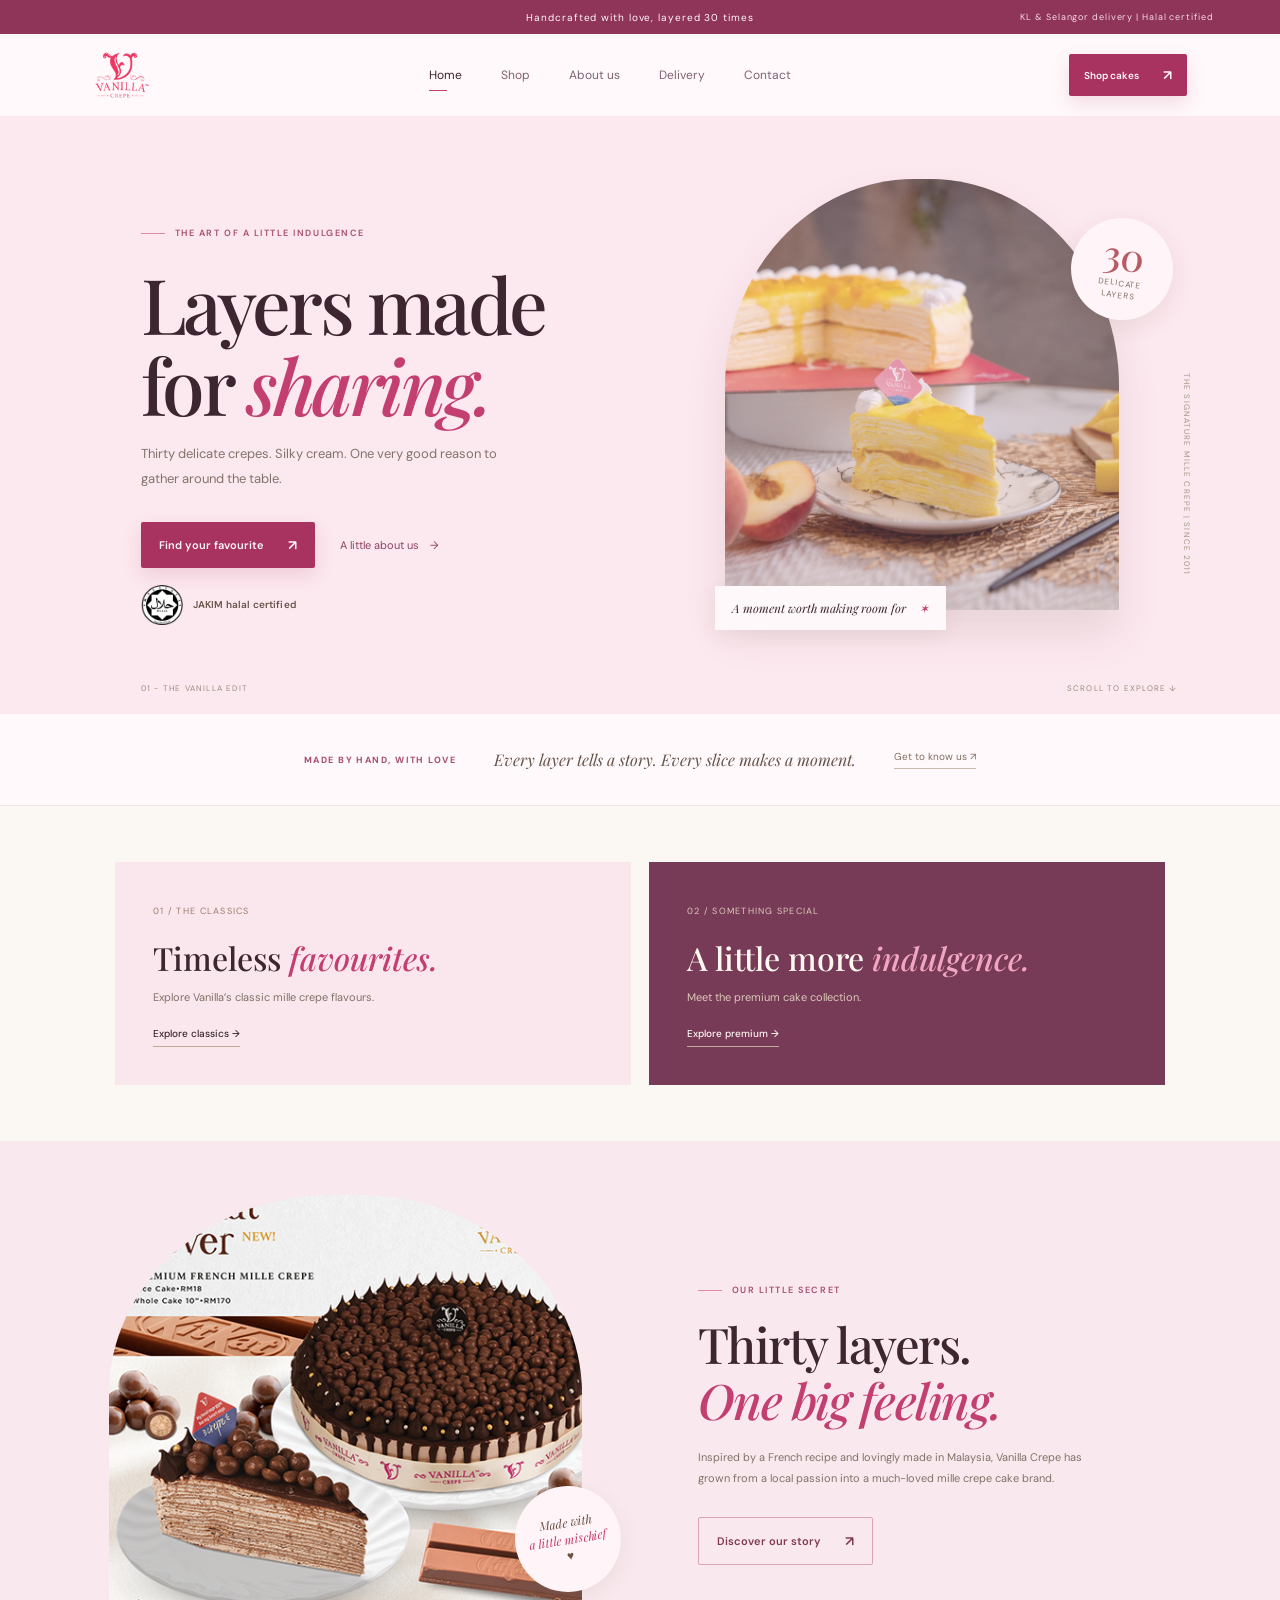
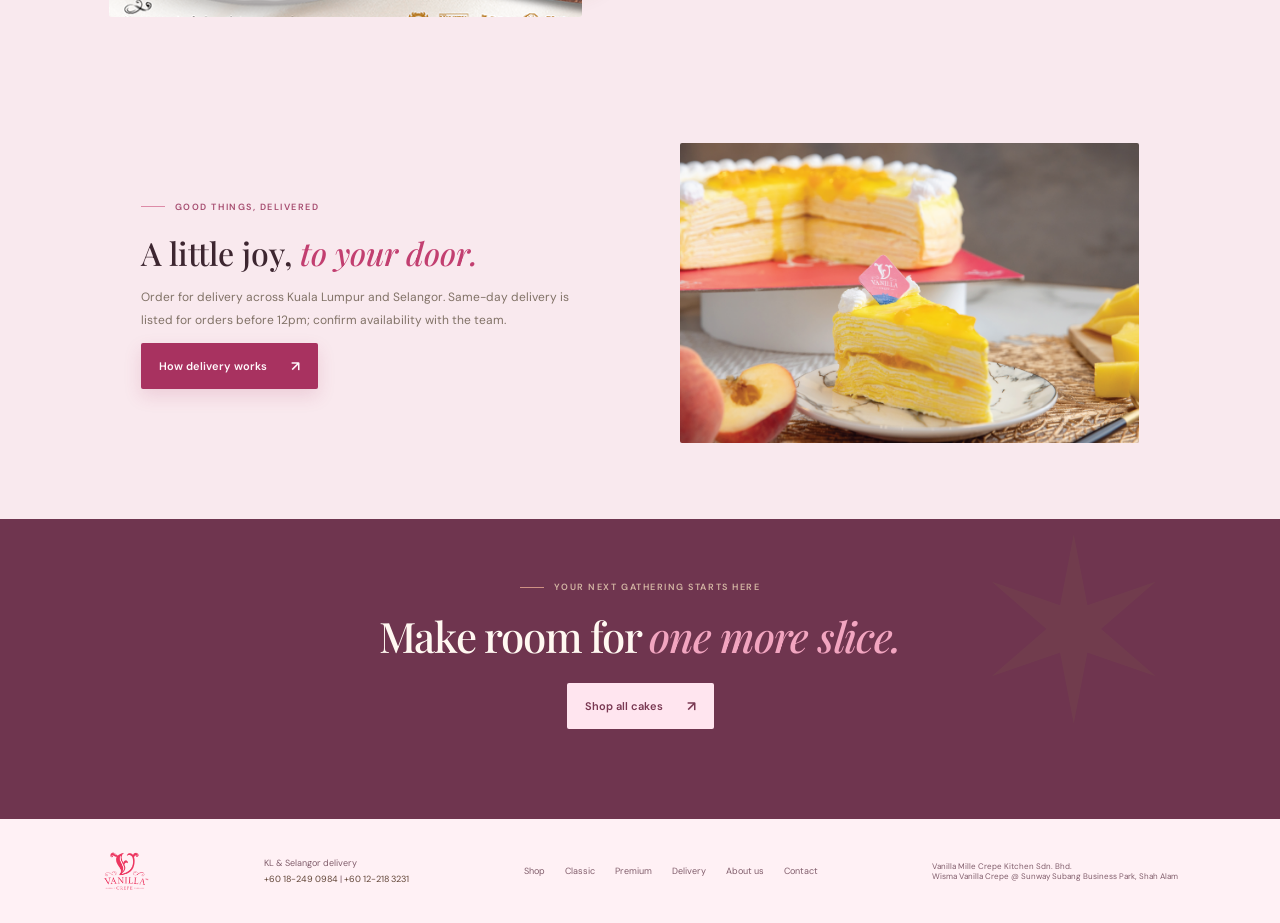
==== commit d40ccd06: "Use Malaysia Halal certification logo in hero" ====
--- a/index.html
+++ b/index.html
@@ -1 +1 @@
-<!doctype html><html lang="en"><head><meta charset="utf-8"><meta name="viewport" content="width=device-width,initial-scale=1"><meta name="theme-color" content="#faf7f2"><meta name="description" content="Vanilla Crepe handcrafted mille crepe cakes, delivery and company story."><title>Vanilla Crepe | Layers made for sharing</title><link rel="preconnect" href="https://fonts.googleapis.com"><link rel="preconnect" href="https://fonts.gstatic.com" crossorigin><link href="https://fonts.googleapis.com/css2?family=DM+Sans:wght@400;500;600;700&family=Playfair+Display:ital,wght@0,500;0,600;0,700;1,500;1,600&display=swap" rel="stylesheet"><link rel="stylesheet" href="styles.css"><link rel="stylesheet" href="commerce.css?v=mobile-hero-fix"></head><body><div class="announcement"><span>Handcrafted with love, layered 30 times</span><span class="announce-right">KL &amp; Selangor delivery | Halal certified</span></div><header class="header"><a class="brand" href="index.html" aria-label="Vanilla Crepe home"><img class="brand-logo" src="assets/vanilla-crepe-logo.png" alt="Vanilla Crepe"></a><button class="menu-toggle" aria-label="Open menu" aria-expanded="false">&#9776;</button><nav class="nav"><a class="active" href="index.html">Home</a><a href="shop.html">Shop</a><a href="about.html">About us</a><a href="delivery.html">Delivery</a><a href="contact.html">Contact</a></nav><div class="head-actions"><a class="button button-dark header-shop" href="shop.html">Shop cakes <span>&#8599;</span></a></div></header><main id="home"><section class="hero"><div class="hero-copy"><div class="kicker"><span class="kicker-line"></span> THE ART OF A LITTLE INDULGENCE</div><h1>Layers made<br>for <em>sharing.</em></h1><p>Thirty delicate crepes. Silky cream. One very good reason to gather around the table.</p><div class="hero-buttons"><a class="button button-dark" href="shop.html">Find your favourite <span>&#8599;</span></a><a class="text-link" href="about.html">A little about us <span>&rarr;</span></a></div><div class="hero-note" style="position:static;top:auto;left:auto;margin:16px 0 0"><span class="halal-stamp">&#10038;</span><span>Made fresh in Malaysia<br><b>JAKIM halal certified</b></span></div></div><div class="hero-visual"><div class="hero-photo"></div><div class="hero-badge"><span>30</span><small>delicate<br>layers</small></div><div class="hero-caption">A moment worth making room for <span>&#10038;</span></div><div class="hero-side-note">THE SIGNATURE MILLE CREPE | SINCE 2011</div></div><div class="hero-bottom"><span>01 - THE VANILLA EDIT</span><span>SCROLL TO EXPLORE &#8595;</span></div></section><section class="intro-strip"><p>MADE BY HAND, WITH LOVE</p><span>Every layer tells a story. Every slice makes a moment.</span><a href="about.html">Get to know us &#8599;</a></section><section class="home-links"><a class="home-link-card" href="classic-cakes.html"><span>01 / THE CLASSICS</span><h2>Timeless <em>favourites.</em></h2><p>Explore Vanilla’s classic mille crepe flavours.</p><b>Explore classics &rarr;</b></a><a class="home-link-card home-link-dark" href="premium-cakes.html"><span>02 / SOMETHING SPECIAL</span><h2>A little more <em>indulgence.</em></h2><p>Meet the premium cake collection.</p><b>Explore premium &rarr;</b></a></section><section class="story-section"><div class="story-image"><div class="story-image-inner"></div><span class="story-sticker">Made with<br><em>a little mischief</em> &#9829;</span></div><div class="story-copy"><div class="kicker"><span class="kicker-line"></span> OUR LITTLE SECRET</div><h2>Thirty layers.<br><em>One big feeling.</em></h2><p>Inspired by a French recipe and lovingly made in Malaysia, Vanilla Crepe has grown from a local passion into a much-loved mille crepe cake brand.</p><a class="button button-outline" href="about.html">Discover our story <span>&#8599;</span></a></div></section><section class="home-delivery"><div><div class="kicker"><span class="kicker-line"></span> GOOD THINGS, DELIVERED</div><h2>A little joy, <em>to your door.</em></h2><p>Order for delivery across Kuala Lumpur and Selangor. Same-day delivery is listed for orders before 12pm; confirm availability with the team.</p><a class="button button-dark" href="delivery.html">How delivery works <span>&#8599;</span></a></div><div class="delivery-art"><img src="assets/website-feature.png" alt="Vanilla Crepe cake ready to share"></div></section><section class="closing"><div class="kicker"><span class="kicker-line"></span> YOUR NEXT GATHERING STARTS HERE</div><h2>Make room for <em>one more slice.</em></h2><a class="button button-light" href="shop.html">Shop all cakes <span>&#8599;</span></a><span class="closing-flower">&#10038;</span></section></main><footer><a class="brand footer-brand" href="index.html"><img class="brand-logo" src="assets/vanilla-crepe-logo.png" alt="Vanilla Crepe"></a><span>KL &amp; Selangor delivery<br><a href="tel:+60182490984">+60 18-249 0984</a> | <a href="tel:+60122183231">+60 12-218 3231</a></span><nav><a href="shop.html">Shop</a><a href="classic-cakes.html">Classic</a><a href="premium-cakes.html">Premium</a><a href="delivery.html">Delivery</a><a href="about.html">About us</a><a href="contact.html">Contact</a></nav><small>Vanilla Mille Crepe Kitchen Sdn. Bhd.<br>Wisma Vanilla Crepe @ Sunway Subang Business Park, Shah Alam</small></footer><script src="site.js"></script></body></html>+<!doctype html><html lang="en"><head><meta charset="utf-8"><meta name="viewport" content="width=device-width,initial-scale=1"><meta name="theme-color" content="#faf7f2"><meta name="description" content="Vanilla Crepe handcrafted mille crepe cakes, delivery and company story."><title>Vanilla Crepe | Layers made for sharing</title><link rel="preconnect" href="https://fonts.googleapis.com"><link rel="preconnect" href="https://fonts.gstatic.com" crossorigin><link href="https://fonts.googleapis.com/css2?family=DM+Sans:wght@400;500;600;700&family=Playfair+Display:ital,wght@0,500;0,600;0,700;1,500;1,600&display=swap" rel="stylesheet"><link rel="stylesheet" href="styles.css"><link rel="stylesheet" href="commerce.css?v=halal-mark"></head><body><div class="announcement"><span>Handcrafted with love, layered 30 times</span><span class="announce-right">KL &amp; Selangor delivery | Halal certified</span></div><header class="header"><a class="brand" href="index.html" aria-label="Vanilla Crepe home"><img class="brand-logo" src="assets/vanilla-crepe-logo.png" alt="Vanilla Crepe"></a><button class="menu-toggle" aria-label="Open menu" aria-expanded="false">&#9776;</button><nav class="nav"><a class="active" href="index.html">Home</a><a href="shop.html">Shop</a><a href="about.html">About us</a><a href="delivery.html">Delivery</a><a href="contact.html">Contact</a></nav><div class="head-actions"><a class="button button-dark header-shop" href="shop.html">Shop cakes <span>&#8599;</span></a></div></header><main id="home"><section class="hero"><div class="hero-copy"><div class="kicker"><span class="kicker-line"></span> THE ART OF A LITTLE INDULGENCE</div><h1>Layers made<br>for <em>sharing.</em></h1><p>Thirty delicate crepes. Silky cream. One very good reason to gather around the table.</p><div class="hero-buttons"><a class="button button-dark" href="shop.html">Find your favourite <span>&#8599;</span></a><a class="text-link" href="about.html">A little about us <span>&rarr;</span></a></div><div class="hero-note" style="position:static;top:auto;left:auto;margin:16px 0 0"><span class="halal-stamp"><img src="assets/malaysia-halal-logo.png" alt="Malaysia Halal certification logo"></span><span><b>JAKIM halal certified</b></span></div></div><div class="hero-visual"><div class="hero-photo"></div><div class="hero-badge"><span>30</span><small>delicate<br>layers</small></div><div class="hero-caption">A moment worth making room for <span>&#10038;</span></div><div class="hero-side-note">THE SIGNATURE MILLE CREPE | SINCE 2011</div></div><div class="hero-bottom"><span>01 - THE VANILLA EDIT</span><span>SCROLL TO EXPLORE &#8595;</span></div></section><section class="intro-strip"><p>MADE BY HAND, WITH LOVE</p><span>Every layer tells a story. Every slice makes a moment.</span><a href="about.html">Get to know us &#8599;</a></section><section class="home-links"><a class="home-link-card" href="classic-cakes.html"><span>01 / THE CLASSICS</span><h2>Timeless <em>favourites.</em></h2><p>Explore Vanilla’s classic mille crepe flavours.</p><b>Explore classics &rarr;</b></a><a class="home-link-card home-link-dark" href="premium-cakes.html"><span>02 / SOMETHING SPECIAL</span><h2>A little more <em>indulgence.</em></h2><p>Meet the premium cake collection.</p><b>Explore premium &rarr;</b></a></section><section class="story-section"><div class="story-image"><div class="story-image-inner"></div><span class="story-sticker">Made with<br><em>a little mischief</em> &#9829;</span></div><div class="story-copy"><div class="kicker"><span class="kicker-line"></span> OUR LITTLE SECRET</div><h2>Thirty layers.<br><em>One big feeling.</em></h2><p>Inspired by a French recipe and lovingly made in Malaysia, Vanilla Crepe has grown from a local passion into a much-loved mille crepe cake brand.</p><a class="button button-outline" href="about.html">Discover our story <span>&#8599;</span></a></div></section><section class="home-delivery"><div><div class="kicker"><span class="kicker-line"></span> GOOD THINGS, DELIVERED</div><h2>A little joy, <em>to your door.</em></h2><p>Order for delivery across Kuala Lumpur and Selangor. Same-day delivery is listed for orders before 12pm; confirm availability with the team.</p><a class="button button-dark" href="delivery.html">How delivery works <span>&#8599;</span></a></div><div class="delivery-art"><img src="assets/website-feature.png" alt="Vanilla Crepe cake ready to share"></div></section><section class="closing"><div class="kicker"><span class="kicker-line"></span> YOUR NEXT GATHERING STARTS HERE</div><h2>Make room for <em>one more slice.</em></h2><a class="button button-light" href="shop.html">Shop all cakes <span>&#8599;</span></a><span class="closing-flower">&#10038;</span></section></main><footer><a class="brand footer-brand" href="index.html"><img class="brand-logo" src="assets/vanilla-crepe-logo.png" alt="Vanilla Crepe"></a><span>KL &amp; Selangor delivery<br><a href="tel:+60182490984">+60 18-249 0984</a> | <a href="tel:+60122183231">+60 12-218 3231</a></span><nav><a href="shop.html">Shop</a><a href="classic-cakes.html">Classic</a><a href="premium-cakes.html">Premium</a><a href="delivery.html">Delivery</a><a href="about.html">About us</a><a href="contact.html">Contact</a></nav><small>Vanilla Mille Crepe Kitchen Sdn. Bhd.<br>Wisma Vanilla Crepe @ Sunway Subang Business Park, Shah Alam</small></footer><script src="site.js"></script></body></html>
--- a/commerce.css
+++ b/commerce.css
@@ -79,3 +79,5 @@
 }
 @media(max-width:380px){.hero h1{font-size:39px}.hero-buttons{align-items:flex-start}.hero-buttons .button{gap:9px}.head-actions{margin-right:8px}.bag-button{gap:6px;padding:8px 10px;font-size:12px}.bag-icon{width:20px;height:20px}}
 @media(max-width:640px){.hero .hero-copy .hero-note{position:static!important;top:auto!important;left:auto!important;margin:16px 0 0!important;clear:both}}
+.hero-note{gap:10px}.halal-stamp{width:42px;height:42px;border:0;border-radius:0;color:inherit}.halal-stamp img{display:block;width:100%;height:100%;object-fit:contain}.hero-note b{font-size:10px;letter-spacing:.015em}
+@media(max-width:640px){.hero-note{gap:10px}.halal-stamp{width:38px;height:38px}.hero-note b{font-size:10px}}
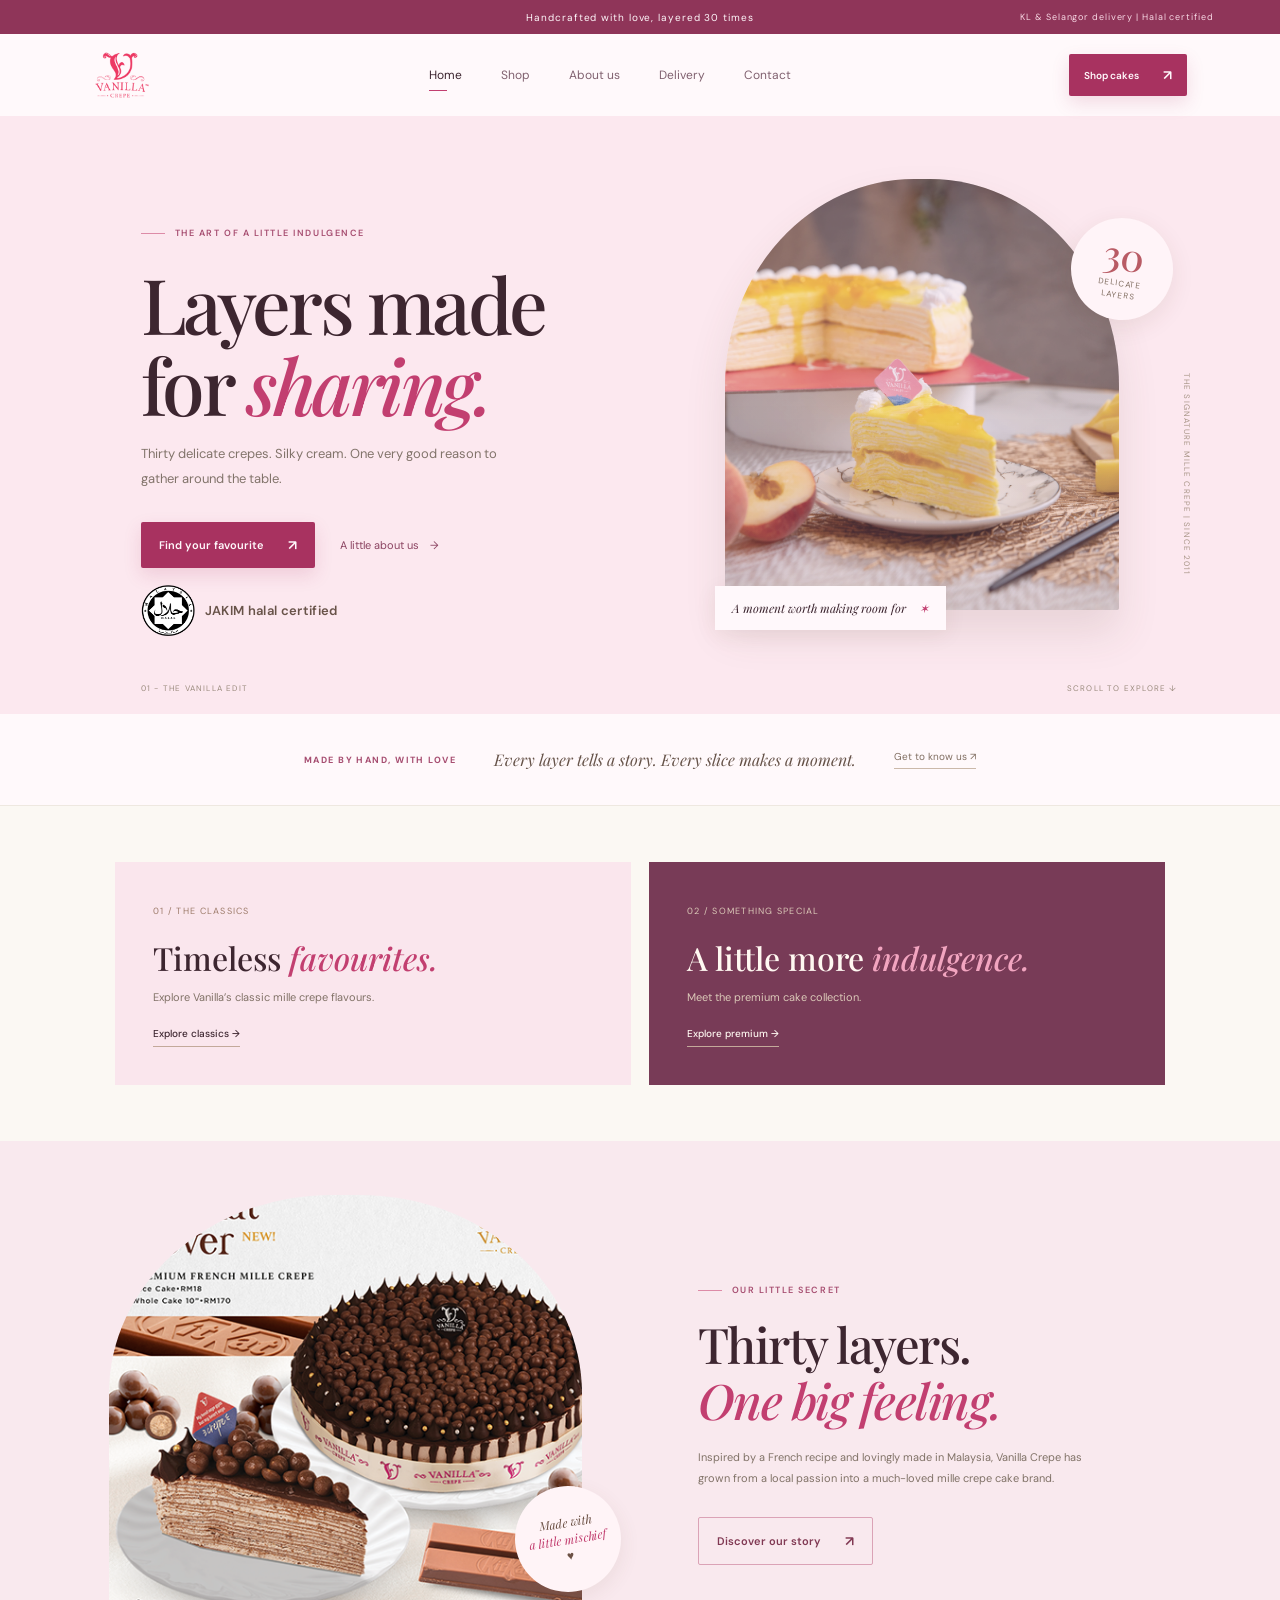
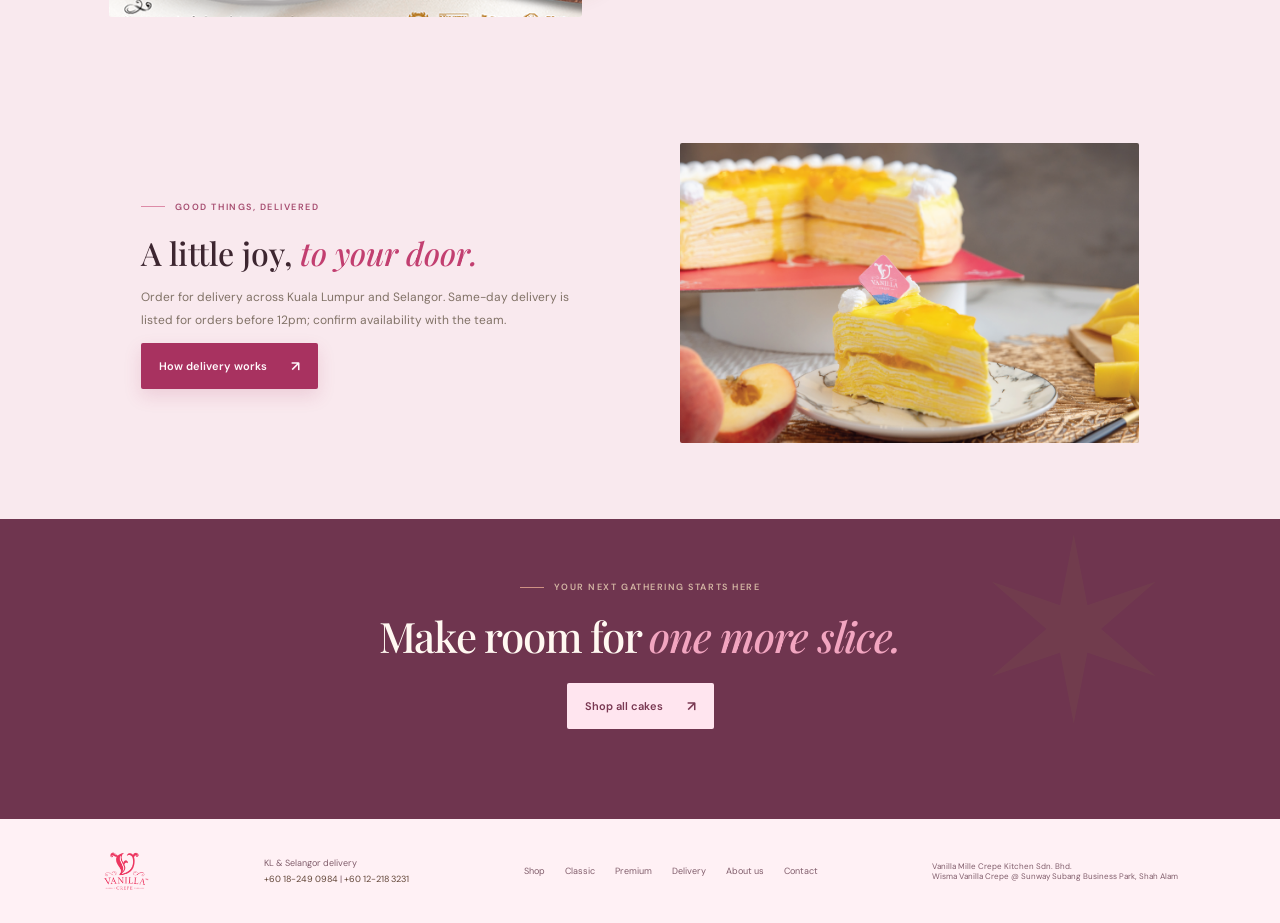
==== commit 03198e4c: "Enlarge halal certification mark and label" ====
--- a/index.html
+++ b/index.html
@@ -1 +1 @@
-<!doctype html><html lang="en"><head><meta charset="utf-8"><meta name="viewport" content="width=device-width,initial-scale=1"><meta name="theme-color" content="#faf7f2"><meta name="description" content="Vanilla Crepe handcrafted mille crepe cakes, delivery and company story."><title>Vanilla Crepe | Layers made for sharing</title><link rel="preconnect" href="https://fonts.googleapis.com"><link rel="preconnect" href="https://fonts.gstatic.com" crossorigin><link href="https://fonts.googleapis.com/css2?family=DM+Sans:wght@400;500;600;700&family=Playfair+Display:ital,wght@0,500;0,600;0,700;1,500;1,600&display=swap" rel="stylesheet"><link rel="stylesheet" href="styles.css"><link rel="stylesheet" href="commerce.css?v=halal-mark"></head><body><div class="announcement"><span>Handcrafted with love, layered 30 times</span><span class="announce-right">KL &amp; Selangor delivery | Halal certified</span></div><header class="header"><a class="brand" href="index.html" aria-label="Vanilla Crepe home"><img class="brand-logo" src="assets/vanilla-crepe-logo.png" alt="Vanilla Crepe"></a><button class="menu-toggle" aria-label="Open menu" aria-expanded="false">&#9776;</button><nav class="nav"><a class="active" href="index.html">Home</a><a href="shop.html">Shop</a><a href="about.html">About us</a><a href="delivery.html">Delivery</a><a href="contact.html">Contact</a></nav><div class="head-actions"><a class="button button-dark header-shop" href="shop.html">Shop cakes <span>&#8599;</span></a></div></header><main id="home"><section class="hero"><div class="hero-copy"><div class="kicker"><span class="kicker-line"></span> THE ART OF A LITTLE INDULGENCE</div><h1>Layers made<br>for <em>sharing.</em></h1><p>Thirty delicate crepes. Silky cream. One very good reason to gather around the table.</p><div class="hero-buttons"><a class="button button-dark" href="shop.html">Find your favourite <span>&#8599;</span></a><a class="text-link" href="about.html">A little about us <span>&rarr;</span></a></div><div class="hero-note" style="position:static;top:auto;left:auto;margin:16px 0 0"><span class="halal-stamp"><img src="assets/malaysia-halal-logo.png" alt="Malaysia Halal certification logo"></span><span><b>JAKIM halal certified</b></span></div></div><div class="hero-visual"><div class="hero-photo"></div><div class="hero-badge"><span>30</span><small>delicate<br>layers</small></div><div class="hero-caption">A moment worth making room for <span>&#10038;</span></div><div class="hero-side-note">THE SIGNATURE MILLE CREPE | SINCE 2011</div></div><div class="hero-bottom"><span>01 - THE VANILLA EDIT</span><span>SCROLL TO EXPLORE &#8595;</span></div></section><section class="intro-strip"><p>MADE BY HAND, WITH LOVE</p><span>Every layer tells a story. Every slice makes a moment.</span><a href="about.html">Get to know us &#8599;</a></section><section class="home-links"><a class="home-link-card" href="classic-cakes.html"><span>01 / THE CLASSICS</span><h2>Timeless <em>favourites.</em></h2><p>Explore Vanilla’s classic mille crepe flavours.</p><b>Explore classics &rarr;</b></a><a class="home-link-card home-link-dark" href="premium-cakes.html"><span>02 / SOMETHING SPECIAL</span><h2>A little more <em>indulgence.</em></h2><p>Meet the premium cake collection.</p><b>Explore premium &rarr;</b></a></section><section class="story-section"><div class="story-image"><div class="story-image-inner"></div><span class="story-sticker">Made with<br><em>a little mischief</em> &#9829;</span></div><div class="story-copy"><div class="kicker"><span class="kicker-line"></span> OUR LITTLE SECRET</div><h2>Thirty layers.<br><em>One big feeling.</em></h2><p>Inspired by a French recipe and lovingly made in Malaysia, Vanilla Crepe has grown from a local passion into a much-loved mille crepe cake brand.</p><a class="button button-outline" href="about.html">Discover our story <span>&#8599;</span></a></div></section><section class="home-delivery"><div><div class="kicker"><span class="kicker-line"></span> GOOD THINGS, DELIVERED</div><h2>A little joy, <em>to your door.</em></h2><p>Order for delivery across Kuala Lumpur and Selangor. Same-day delivery is listed for orders before 12pm; confirm availability with the team.</p><a class="button button-dark" href="delivery.html">How delivery works <span>&#8599;</span></a></div><div class="delivery-art"><img src="assets/website-feature.png" alt="Vanilla Crepe cake ready to share"></div></section><section class="closing"><div class="kicker"><span class="kicker-line"></span> YOUR NEXT GATHERING STARTS HERE</div><h2>Make room for <em>one more slice.</em></h2><a class="button button-light" href="shop.html">Shop all cakes <span>&#8599;</span></a><span class="closing-flower">&#10038;</span></section></main><footer><a class="brand footer-brand" href="index.html"><img class="brand-logo" src="assets/vanilla-crepe-logo.png" alt="Vanilla Crepe"></a><span>KL &amp; Selangor delivery<br><a href="tel:+60182490984">+60 18-249 0984</a> | <a href="tel:+60122183231">+60 12-218 3231</a></span><nav><a href="shop.html">Shop</a><a href="classic-cakes.html">Classic</a><a href="premium-cakes.html">Premium</a><a href="delivery.html">Delivery</a><a href="about.html">About us</a><a href="contact.html">Contact</a></nav><small>Vanilla Mille Crepe Kitchen Sdn. Bhd.<br>Wisma Vanilla Crepe @ Sunway Subang Business Park, Shah Alam</small></footer><script src="site.js"></script></body></html>+<!doctype html><html lang="en"><head><meta charset="utf-8"><meta name="viewport" content="width=device-width,initial-scale=1"><meta name="theme-color" content="#faf7f2"><meta name="description" content="Vanilla Crepe handcrafted mille crepe cakes, delivery and company story."><title>Vanilla Crepe | Layers made for sharing</title><link rel="preconnect" href="https://fonts.googleapis.com"><link rel="preconnect" href="https://fonts.gstatic.com" crossorigin><link href="https://fonts.googleapis.com/css2?family=DM+Sans:wght@400;500;600;700&family=Playfair+Display:ital,wght@0,500;0,600;0,700;1,500;1,600&display=swap" rel="stylesheet"><link rel="stylesheet" href="styles.css"><link rel="stylesheet" href="commerce.css?v=halal-mark-large"></head><body><div class="announcement"><span>Handcrafted with love, layered 30 times</span><span class="announce-right">KL &amp; Selangor delivery | Halal certified</span></div><header class="header"><a class="brand" href="index.html" aria-label="Vanilla Crepe home"><img class="brand-logo" src="assets/vanilla-crepe-logo.png" alt="Vanilla Crepe"></a><button class="menu-toggle" aria-label="Open menu" aria-expanded="false">&#9776;</button><nav class="nav"><a class="active" href="index.html">Home</a><a href="shop.html">Shop</a><a href="about.html">About us</a><a href="delivery.html">Delivery</a><a href="contact.html">Contact</a></nav><div class="head-actions"><a class="button button-dark header-shop" href="shop.html">Shop cakes <span>&#8599;</span></a></div></header><main id="home"><section class="hero"><div class="hero-copy"><div class="kicker"><span class="kicker-line"></span> THE ART OF A LITTLE INDULGENCE</div><h1>Layers made<br>for <em>sharing.</em></h1><p>Thirty delicate crepes. Silky cream. One very good reason to gather around the table.</p><div class="hero-buttons"><a class="button button-dark" href="shop.html">Find your favourite <span>&#8599;</span></a><a class="text-link" href="about.html">A little about us <span>&rarr;</span></a></div><div class="hero-note" style="position:static;top:auto;left:auto;margin:16px 0 0"><span class="halal-stamp"><img src="assets/malaysia-halal-logo.png" alt="Malaysia Halal certification logo"></span><span><b>JAKIM halal certified</b></span></div></div><div class="hero-visual"><div class="hero-photo"></div><div class="hero-badge"><span>30</span><small>delicate<br>layers</small></div><div class="hero-caption">A moment worth making room for <span>&#10038;</span></div><div class="hero-side-note">THE SIGNATURE MILLE CREPE | SINCE 2011</div></div><div class="hero-bottom"><span>01 - THE VANILLA EDIT</span><span>SCROLL TO EXPLORE &#8595;</span></div></section><section class="intro-strip"><p>MADE BY HAND, WITH LOVE</p><span>Every layer tells a story. Every slice makes a moment.</span><a href="about.html">Get to know us &#8599;</a></section><section class="home-links"><a class="home-link-card" href="classic-cakes.html"><span>01 / THE CLASSICS</span><h2>Timeless <em>favourites.</em></h2><p>Explore Vanilla’s classic mille crepe flavours.</p><b>Explore classics &rarr;</b></a><a class="home-link-card home-link-dark" href="premium-cakes.html"><span>02 / SOMETHING SPECIAL</span><h2>A little more <em>indulgence.</em></h2><p>Meet the premium cake collection.</p><b>Explore premium &rarr;</b></a></section><section class="story-section"><div class="story-image"><div class="story-image-inner"></div><span class="story-sticker">Made with<br><em>a little mischief</em> &#9829;</span></div><div class="story-copy"><div class="kicker"><span class="kicker-line"></span> OUR LITTLE SECRET</div><h2>Thirty layers.<br><em>One big feeling.</em></h2><p>Inspired by a French recipe and lovingly made in Malaysia, Vanilla Crepe has grown from a local passion into a much-loved mille crepe cake brand.</p><a class="button button-outline" href="about.html">Discover our story <span>&#8599;</span></a></div></section><section class="home-delivery"><div><div class="kicker"><span class="kicker-line"></span> GOOD THINGS, DELIVERED</div><h2>A little joy, <em>to your door.</em></h2><p>Order for delivery across Kuala Lumpur and Selangor. Same-day delivery is listed for orders before 12pm; confirm availability with the team.</p><a class="button button-dark" href="delivery.html">How delivery works <span>&#8599;</span></a></div><div class="delivery-art"><img src="assets/website-feature.png" alt="Vanilla Crepe cake ready to share"></div></section><section class="closing"><div class="kicker"><span class="kicker-line"></span> YOUR NEXT GATHERING STARTS HERE</div><h2>Make room for <em>one more slice.</em></h2><a class="button button-light" href="shop.html">Shop all cakes <span>&#8599;</span></a><span class="closing-flower">&#10038;</span></section></main><footer><a class="brand footer-brand" href="index.html"><img class="brand-logo" src="assets/vanilla-crepe-logo.png" alt="Vanilla Crepe"></a><span>KL &amp; Selangor delivery<br><a href="tel:+60182490984">+60 18-249 0984</a> | <a href="tel:+60122183231">+60 12-218 3231</a></span><nav><a href="shop.html">Shop</a><a href="classic-cakes.html">Classic</a><a href="premium-cakes.html">Premium</a><a href="delivery.html">Delivery</a><a href="about.html">About us</a><a href="contact.html">Contact</a></nav><small>Vanilla Mille Crepe Kitchen Sdn. Bhd.<br>Wisma Vanilla Crepe @ Sunway Subang Business Park, Shah Alam</small></footer><script src="site.js"></script></body></html>
--- a/commerce.css
+++ b/commerce.css
@@ -81,3 +81,6 @@
 @media(max-width:640px){.hero .hero-copy .hero-note{position:static!important;top:auto!important;left:auto!important;margin:16px 0 0!important;clear:both}}
 .hero-note{gap:10px}.halal-stamp{width:42px;height:42px;border:0;border-radius:0;color:inherit}.halal-stamp img{display:block;width:100%;height:100%;object-fit:contain}.hero-note b{font-size:10px;letter-spacing:.015em}
 @media(max-width:640px){.hero-note{gap:10px}.halal-stamp{width:38px;height:38px}.hero-note b{font-size:10px}}
+/* Make the halal certification mark and label easier to see */
+.halal-stamp{width:54px;height:54px;flex:0 0 54px}.hero-note b{font-size:13px;letter-spacing:.025em;line-height:1.4}
+@media(max-width:640px){.halal-stamp{width:48px;height:48px;flex-basis:48px}.hero-note{gap:12px}.hero-note b{font-size:12px}}
